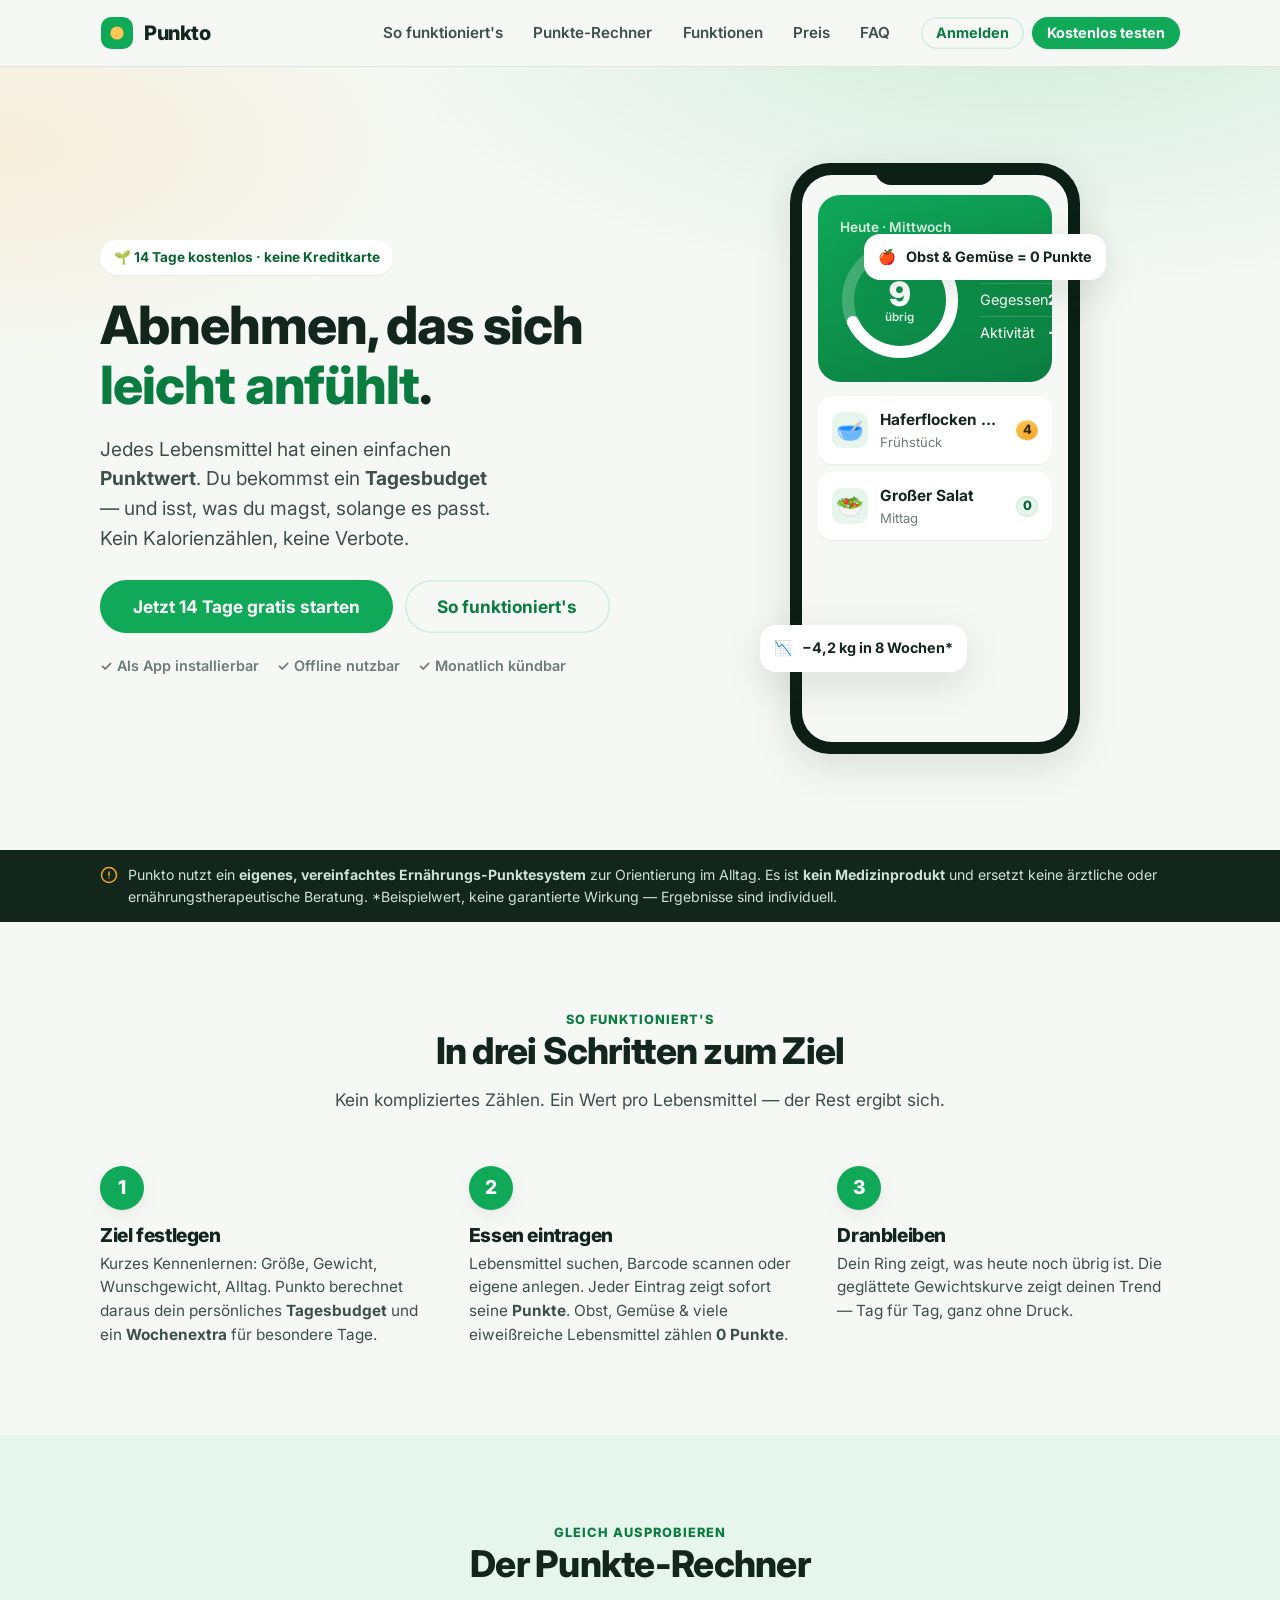
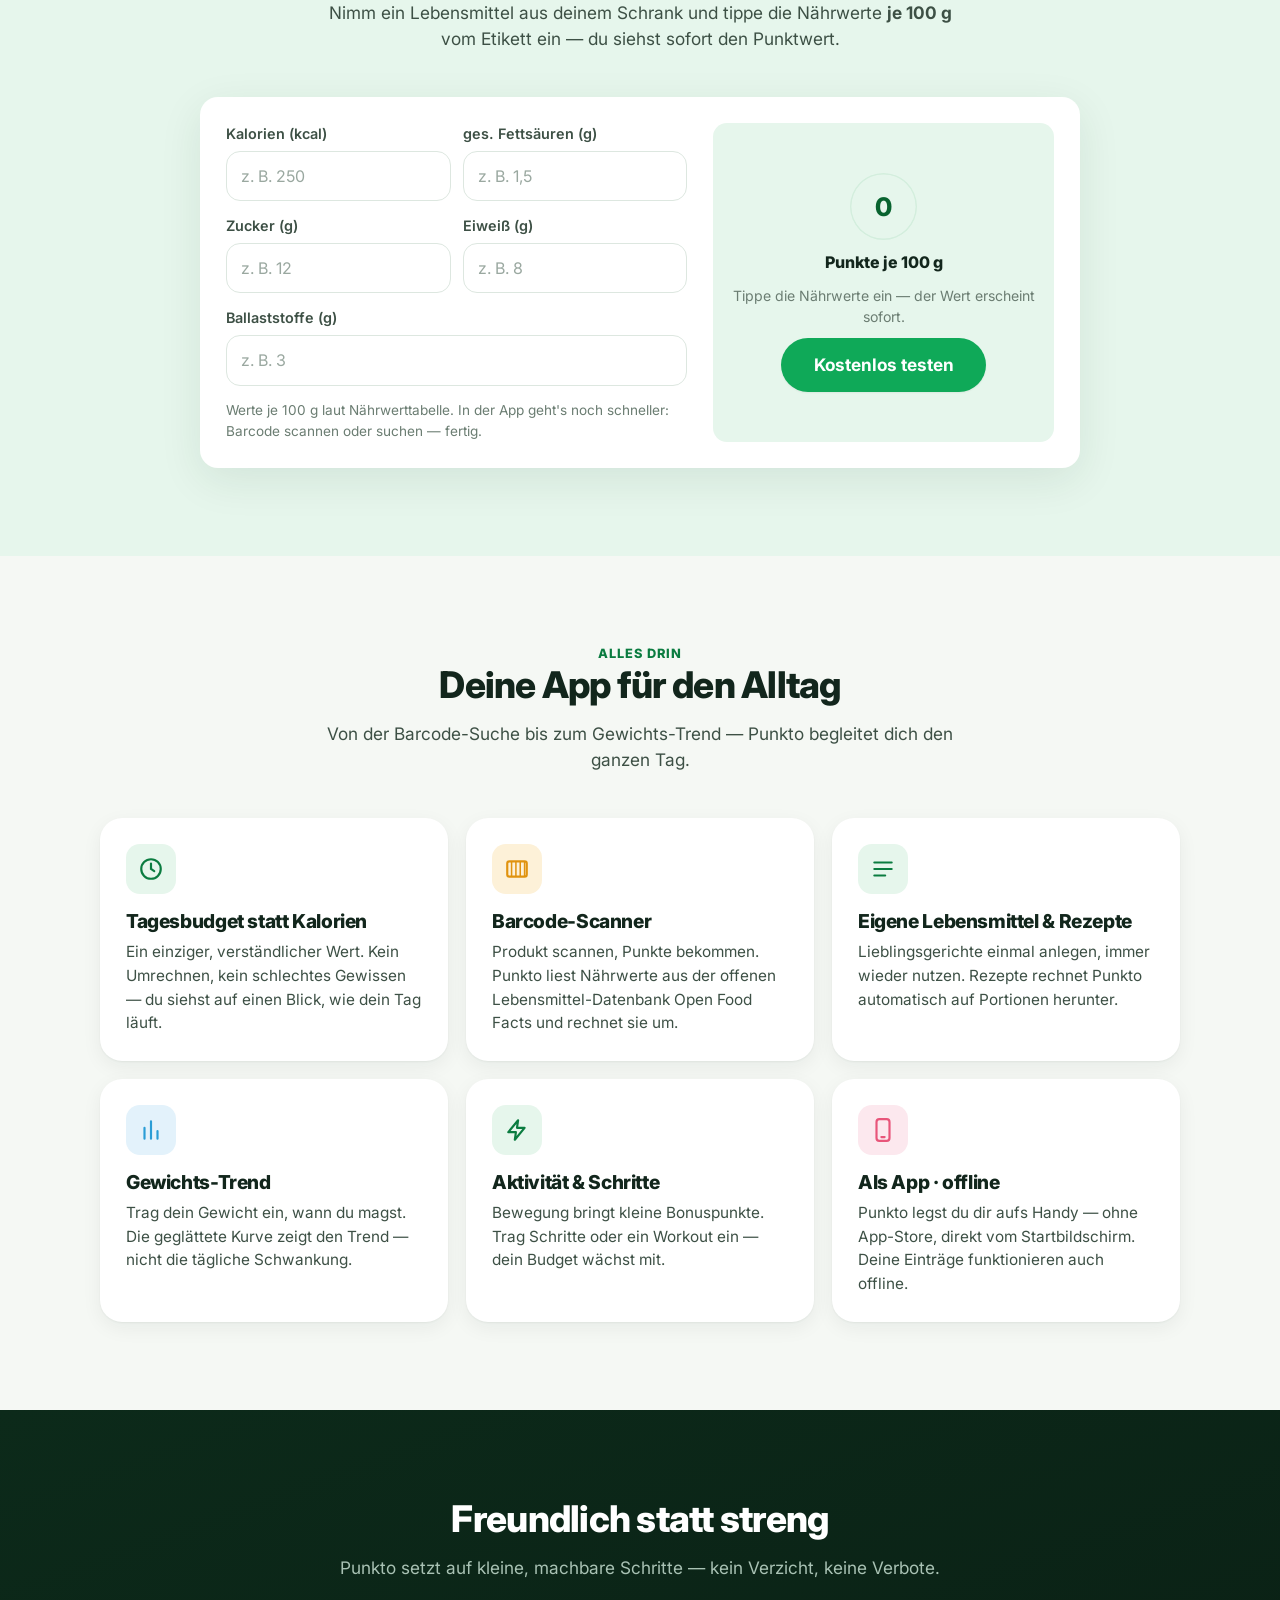
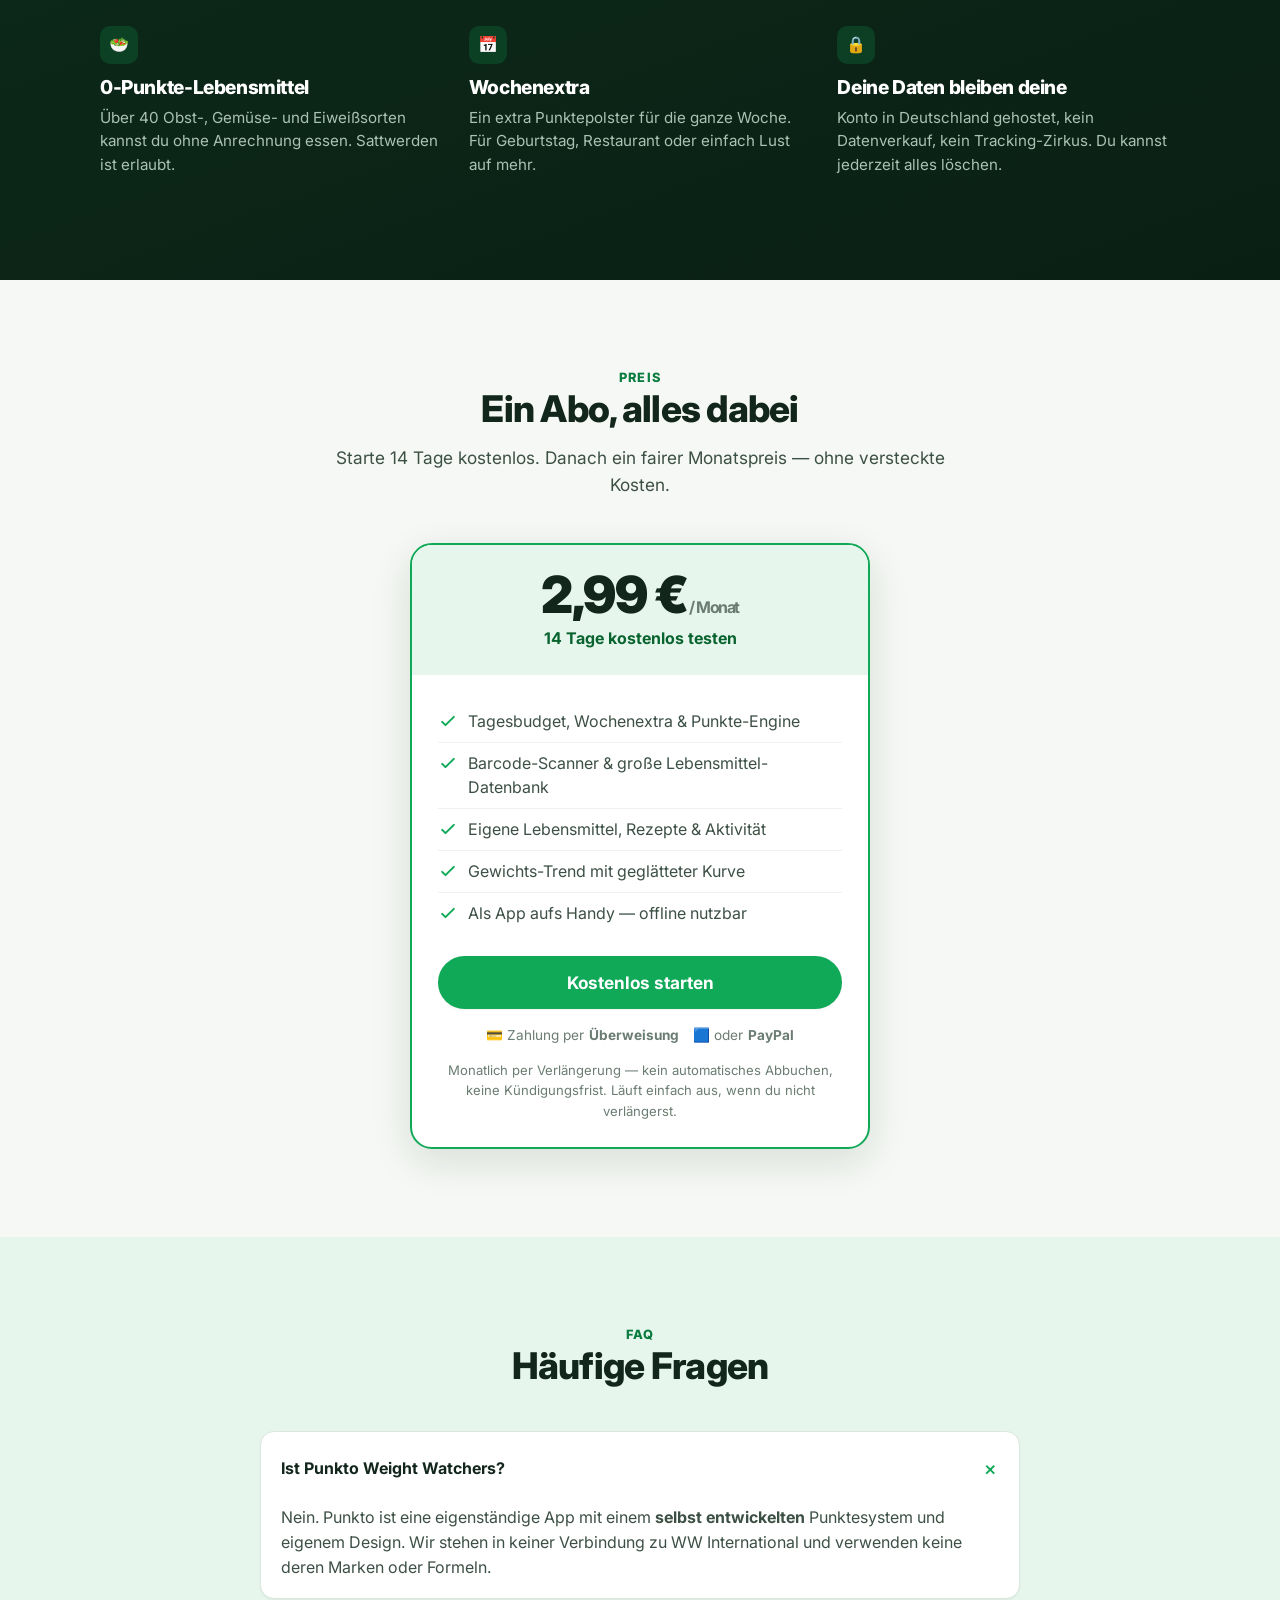
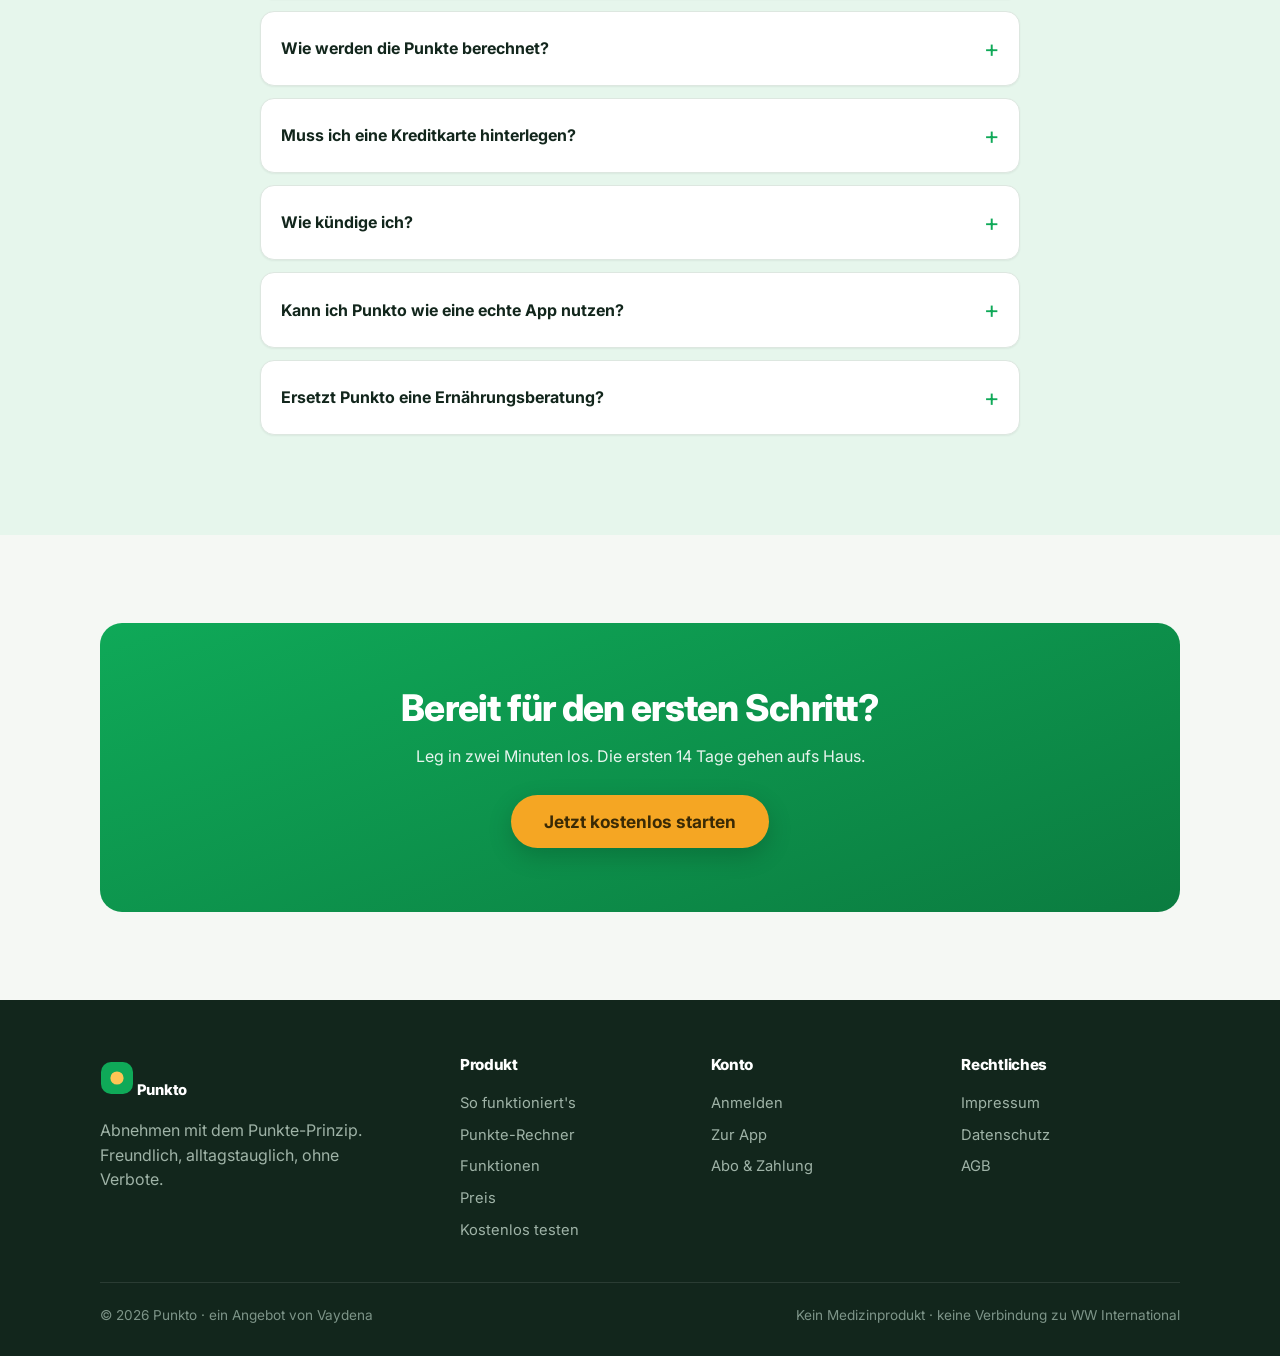
==== index.html @ 13a304ee "Punkte-Rechner (Taschenrechner) in App + Landingpage (v13) - app.html: sechste Schnellaktion "Punkte" ====
<!doctype html>
<html lang="de">
<head>
<meta charset="utf-8">
<meta name="viewport" content="width=device-width, initial-scale=1, viewport-fit=cover">
<title>Punkto — Abnehmen mit dem Punkte-Prinzip</title>
<meta name="description" content="Punkto ist die freundliche App fürs Abnehmen mit einem einfachen Punkte-System. Iss, was du magst — behalte den Überblick mit deinem Tagesbudget. 14 Tage kostenlos testen.">
<meta name="theme-color" content="#0fa958">
<link rel="canonical" href="https://punkto.vaydena.de/">
<meta property="og:type" content="website">
<meta property="og:title" content="Punkto — Abnehmen mit dem Punkte-Prinzip">
<meta property="og:description" content="Ein Punktwert pro Lebensmittel, ein Tagesbudget, dein Fortschritt. Freundlich, alltagstauglich, ohne Verbote.">
<meta property="og:url" content="https://punkto.vaydena.de/">
<meta property="og:image" content="https://punkto.vaydena.de/icon-512.png">
<link rel="icon" href="favicon.svg" type="image/svg+xml">
<link rel="apple-touch-icon" href="apple-touch-icon.png">
<link rel="preconnect" href="https://fonts.googleapis.com">
<link rel="preconnect" href="https://fonts.gstatic.com" crossorigin>
<link href="https://fonts.googleapis.com/css2?family=Inter:wght@400;500;600;700;800;900&display=swap" rel="stylesheet">
<link rel="stylesheet" href="assets/punkto.css">
<style>
  /* Punkte-Rechner (öffentliche Probier-Sektion) */
  .pcalc{display:grid;grid-template-columns:1.15fr .85fr;gap:26px;background:#fff;border-radius:18px;
    box-shadow:0 12px 44px rgba(8,60,30,.09);padding:26px;max-width:880px;margin:0 auto}
  .pcalc .pcalc-note{font-size:.85rem;color:var(--muted,#67746b);margin:6px 0 0}
  .pcalc .res{background:var(--green-tint,#e6f6ec);border-radius:14px;padding:22px 18px;display:flex;flex-direction:column;
    align-items:center;justify-content:center;text-align:center;gap:10px}
  .pcalc .res .coin{font-size:1.6rem;min-width:2.6em;height:2.6em}
  .pcalc .res .rlbl{font-weight:800}
  .pcalc .res p{font-size:.88rem;color:var(--muted,#67746b);margin:0;min-height:2.6em}
  @media (max-width:760px){.pcalc{grid-template-columns:1fr;padding:18px}}
</style>
</head>
<body>

<!-- ============================ HEADER ============================ -->
<header class="site-head">
  <div class="wrap">
    <a class="brand" href="/" aria-label="Punkto Startseite">
      <svg class="logo" viewBox="0 0 34 34" xmlns="http://www.w3.org/2000/svg" aria-hidden="true">
        <rect x="1" y="1" width="32" height="32" rx="10" fill="#0fa958"/>
        <circle cx="17" cy="17" r="6.6" fill="#ffc555"/>
      </svg>
      Punkto
    </a>
    <button class="menu-btn" id="menuBtn" aria-label="Menü" aria-expanded="false">
      <svg viewBox="0 0 24 24" fill="none" stroke="currentColor" stroke-width="2.2" stroke-linecap="round"><path d="M4 7h16M4 12h16M4 17h16"/></svg>
    </button>
    <nav class="nav-links" id="navLinks">
      <a href="#so">So funktioniert's</a>
      <a href="#rechner">Punkte-Rechner</a>
      <a href="#features">Funktionen</a>
      <a href="#preis">Preis</a>
      <a href="#faq">FAQ</a>
    </nav>
    <div class="nav-cta">
      <a class="btn ghost small" href="anmelden.html">Anmelden</a>
      <a class="btn primary small" href="anmelden.html?tab=register">Kostenlos testen</a>
    </div>
  </div>
</header>

<!-- ============================ HERO ============================ -->
<section class="hero">
  <div class="wrap">
    <div class="hero-copy">
      <span class="eyebrow">🌱 14 Tage kostenlos · keine Kreditkarte</span>
      <h1>Abnehmen, das sich <span class="hl">leicht anfühlt</span>.</h1>
      <p class="lead">Jedes Lebensmittel hat einen einfachen <b>Punktwert</b>. Du bekommst ein <b>Tagesbudget</b> — und isst, was du magst, solange es passt. Kein Kalorienzählen, keine Verbote.</p>
      <div class="cta-row">
        <a class="btn primary big" href="anmelden.html?tab=register">Jetzt 14 Tage gratis starten</a>
        <a class="btn ghost big" href="#so">So funktioniert's</a>
      </div>
      <div class="trustline">
        <span>✓ Als App installierbar</span>
        <span>✓ Offline nutzbar</span>
        <span>✓ Monatlich kündbar</span>
      </div>
    </div>

    <div class="hero-visual">
      <div class="phone" aria-hidden="true">
        <div class="notch"></div>
        <div class="screen">
          <div style="padding:20px 16px">
            <div class="budget-hero" style="box-shadow:none">
              <div class="date">Heute · Mittwoch</div>
              <div class="flex">
                <div class="ring">
                  <svg viewBox="0 0 120 120" width="120" height="120">
                    <circle cx="60" cy="60" r="52" fill="none" stroke="rgba(255,255,255,.22)" stroke-width="12"/>
                    <circle cx="60" cy="60" r="52" fill="none" stroke="#fff" stroke-width="12" stroke-linecap="round"
                      stroke-dasharray="327" stroke-dashoffset="105"/>
                  </svg>
                  <div class="center"><div class="big">9</div><div class="lbl">übrig</div></div>
                </div>
                <div class="budget-meta">
                  <div class="krow"><span>Budget</span><b>29</b></div>
                  <div class="krow"><span>Gegessen</span><b>20</b></div>
                  <div class="krow"><span>Aktivität</span><b>+2</b></div>
                </div>
              </div>
            </div>
            <div class="meal-group" style="margin-top:14px">
              <div class="entry" style="margin-bottom:8px">
                <div class="em">🥣</div>
                <div class="info"><div class="nm">Haferflocken mit Beeren</div><div class="qt">Frühstück</div></div>
                <span class="coin sm">4</span>
              </div>
              <div class="entry" style="margin-bottom:0">
                <div class="em">🥗</div>
                <div class="info"><div class="nm">Großer Salat</div><div class="qt">Mittag</div></div>
                <span class="coin sm zero">0</span>
              </div>
            </div>
          </div>
        </div>
      </div>
      <div class="float-badge a">🍎 <span>Obst &amp; Gemüse = 0 Punkte</span></div>
      <div class="float-badge b">📉 <span>−4,2 kg in 8 Wochen*</span></div>
    </div>
  </div>
</section>

<!-- Disclaimer-Band -->
<div class="disband">
  <div class="wrap">
    <svg viewBox="0 0 24 24" fill="none" stroke="currentColor" stroke-width="2"><circle cx="12" cy="12" r="10"/><path d="M12 8v5M12 16h.01" stroke-linecap="round"/></svg>
    <span>Punkto nutzt ein <b>eigenes, vereinfachtes Ernährungs-Punktesystem</b> zur Orientierung im Alltag. Es ist <b>kein Medizinprodukt</b> und ersetzt keine ärztliche oder ernährungstherapeutische Beratung. *Beispielwert, keine garantierte Wirkung — Ergebnisse sind individuell.</span>
  </div>
</div>

<!-- ============================ SO FUNKTIONIERT'S ============================ -->
<section class="section" id="so">
  <div class="wrap">
    <div class="section-head">
      <div class="eyebrow">So funktioniert's</div>
      <h2>In drei Schritten zum Ziel</h2>
      <p>Kein kompliziertes Zählen. Ein Wert pro Lebensmittel — der Rest ergibt sich.</p>
    </div>
    <div class="steps">
      <div class="step">
        <div class="num">1</div>
        <h3>Ziel festlegen</h3>
        <p>Kurzes Kennenlernen: Größe, Gewicht, Wunschgewicht, Alltag. Punkto berechnet daraus dein persönliches <b>Tagesbudget</b> und ein <b>Wochenextra</b> für besondere Tage.</p>
      </div>
      <div class="step">
        <div class="num">2</div>
        <h3>Essen eintragen</h3>
        <p>Lebensmittel suchen, Barcode scannen oder eigene anlegen. Jeder Eintrag zeigt sofort seine <b>Punkte</b>. Obst, Gemüse &amp; viele eiweißreiche Lebensmittel zählen <b>0 Punkte</b>.</p>
      </div>
      <div class="step">
        <div class="num">3</div>
        <h3>Dranbleiben</h3>
        <p>Dein Ring zeigt, was heute noch übrig ist. Die geglättete Gewichtskurve zeigt deinen Trend — Tag für Tag, ganz ohne Druck.</p>
      </div>
    </div>
  </div>
</section>

<!-- ============================ PUNKTE-RECHNER (öffentlich) ============================ -->
<section class="section tint" id="rechner">
  <div class="wrap">
    <div class="section-head">
      <div class="eyebrow">Gleich ausprobieren</div>
      <h2>Der Punkte-Rechner</h2>
      <p>Nimm ein Lebensmittel aus deinem Schrank und tippe die Nährwerte <b>je 100&nbsp;g</b> vom Etikett ein — du siehst sofort den Punktwert.</p>
    </div>
    <div class="pcalc">
      <div class="ins">
        <div class="row">
          <div class="field"><label for="lcKcal">Kalorien (kcal)</label><input type="text" id="lcKcal" inputmode="decimal" autocomplete="off" placeholder="z. B. 250"></div>
          <div class="field"><label for="lcSat">ges. Fettsäuren (g)</label><input type="text" id="lcSat" inputmode="decimal" autocomplete="off" placeholder="z. B. 1,5"></div>
        </div>
        <div class="row">
          <div class="field"><label for="lcSugar">Zucker (g)</label><input type="text" id="lcSugar" inputmode="decimal" autocomplete="off" placeholder="z. B. 12"></div>
          <div class="field"><label for="lcProt">Eiweiß (g)</label><input type="text" id="lcProt" inputmode="decimal" autocomplete="off" placeholder="z. B. 8"></div>
        </div>
        <div class="field"><label for="lcFiber">Ballaststoffe (g)</label><input type="text" id="lcFiber" inputmode="decimal" autocomplete="off" placeholder="z. B. 3"></div>
        <p class="pcalc-note">Werte je 100&nbsp;g laut Nährwerttabelle. In der App geht's noch schneller: Barcode scannen oder suchen — fertig.</p>
      </div>
      <div class="res">
        <span class="coin zero" id="lcPts">0</span>
        <div class="rlbl">Punkte je 100&nbsp;g</div>
        <p id="lcHint">Tippe die Nährwerte ein — der Wert erscheint sofort.</p>
        <a class="btn primary big" href="anmelden.html?tab=register">Kostenlos testen</a>
      </div>
    </div>
  </div>
</section>

<!-- ============================ FEATURES ============================ -->
<section class="section" id="features">
  <div class="wrap">
    <div class="section-head">
      <div class="eyebrow">Alles drin</div>
      <h2>Deine App für den Alltag</h2>
      <p>Von der Barcode-Suche bis zum Gewichts-Trend — Punkto begleitet dich den ganzen Tag.</p>
    </div>
    <div class="grid g3">
      <div class="feature">
        <div class="ic"><svg viewBox="0 0 24 24" fill="none" stroke="currentColor" stroke-width="2"><circle cx="12" cy="12" r="9"/><path d="M12 7v5l3 2" stroke-linecap="round"/></svg></div>
        <h3>Tagesbudget statt Kalorien</h3>
        <p>Ein einziger, verständlicher Wert. Kein Umrechnen, kein schlechtes Gewissen — du siehst auf einen Blick, wie dein Tag läuft.</p>
      </div>
      <div class="feature amber">
        <div class="ic"><svg viewBox="0 0 24 24" fill="none" stroke="currentColor" stroke-width="2"><rect x="3" y="5" width="18" height="14" rx="2"/><path d="M7 5v14M11 5v14M15 5v14M19 5v14" stroke-width="1.4"/></svg></div>
        <h3>Barcode-Scanner</h3>
        <p>Produkt scannen, Punkte bekommen. Punkto liest Nährwerte aus der offenen Lebensmittel-Datenbank Open Food Facts und rechnet sie um.</p>
      </div>
      <div class="feature">
        <div class="ic"><svg viewBox="0 0 24 24" fill="none" stroke="currentColor" stroke-width="2"><path d="M4 6h16M4 12h16M4 18h10" stroke-linecap="round"/></svg></div>
        <h3>Eigene Lebensmittel &amp; Rezepte</h3>
        <p>Lieblingsgerichte einmal anlegen, immer wieder nutzen. Rezepte rechnet Punkto automatisch auf Portionen herunter.</p>
      </div>
      <div class="feature sky">
        <div class="ic"><svg viewBox="0 0 24 24" fill="none" stroke="currentColor" stroke-width="2"><path d="M6 20V10M12 20V4M18 20v-7" stroke-linecap="round"/></svg></div>
        <h3>Gewichts-Trend</h3>
        <p>Trag dein Gewicht ein, wann du magst. Die geglättete Kurve zeigt den Trend — nicht die tägliche Schwankung.</p>
      </div>
      <div class="feature">
        <div class="ic"><svg viewBox="0 0 24 24" fill="none" stroke="currentColor" stroke-width="2"><path d="M13 3 4 14h7l-1 7 9-11h-7l1-7Z" stroke-linejoin="round"/></svg></div>
        <h3>Aktivität &amp; Schritte</h3>
        <p>Bewegung bringt kleine Bonuspunkte. Trag Schritte oder ein Workout ein — dein Budget wächst mit.</p>
      </div>
      <div class="feature berry">
        <div class="ic"><svg viewBox="0 0 24 24" fill="none" stroke="currentColor" stroke-width="2"><rect x="6" y="2" width="12" height="20" rx="2.6"/><path d="M10.5 18.5h3" stroke-linecap="round"/></svg></div>
        <h3>Als App · offline</h3>
        <p>Punkto legst du dir aufs Handy — ohne App-Store, direkt vom Startbildschirm. Deine Einträge funktionieren auch offline.</p>
      </div>
    </div>
  </div>
</section>

<!-- ============================ VERTRAUEN / DARK ============================ -->
<section class="section dark-sec">
  <div class="wrap">
    <div class="section-head">
      <h2>Freundlich statt streng</h2>
      <p>Punkto setzt auf kleine, machbare Schritte — kein Verzicht, keine Verbote.</p>
    </div>
    <div class="ofx">
      <div class="col">
        <div class="n">🥗</div>
        <h3>0-Punkte-Lebensmittel</h3>
        <p>Über 40 Obst-, Gemüse- und Eiweißsorten kannst du ohne Anrechnung essen. Sattwerden ist erlaubt.</p>
      </div>
      <div class="col">
        <div class="n">📅</div>
        <h3>Wochenextra</h3>
        <p>Ein extra Punktepolster für die ganze Woche. Für Geburtstag, Restaurant oder einfach Lust auf mehr.</p>
      </div>
      <div class="col">
        <div class="n">🔒</div>
        <h3>Deine Daten bleiben deine</h3>
        <p>Konto in Deutschland gehostet, kein Datenverkauf, kein Tracking-Zirkus. Du kannst jederzeit alles löschen.</p>
      </div>
    </div>
  </div>
</section>

<!-- ============================ PREIS ============================ -->
<section class="section" id="preis">
  <div class="wrap">
    <div class="section-head">
      <div class="eyebrow">Preis</div>
      <h2>Ein Abo, alles dabei</h2>
      <p>Starte 14 Tage kostenlos. Danach ein fairer Monatspreis — ohne versteckte Kosten.</p>
    </div>
    <div class="offer">
      <div class="top">
        <div class="price">2,99&nbsp;€<small> / Monat</small></div>
        <div style="color:var(--green-800);font-weight:700;margin-top:6px">14 Tage kostenlos testen</div>
      </div>
      <div class="body">
        <ul>
          <li><svg viewBox="0 0 24 24" fill="none" stroke="currentColor" stroke-width="2.4"><path d="m5 13 4 4L19 7" stroke-linecap="round" stroke-linejoin="round"/></svg> Tagesbudget, Wochenextra &amp; Punkte-Engine</li>
          <li><svg viewBox="0 0 24 24" fill="none" stroke="currentColor" stroke-width="2.4"><path d="m5 13 4 4L19 7" stroke-linecap="round" stroke-linejoin="round"/></svg> Barcode-Scanner &amp; große Lebensmittel-Datenbank</li>
          <li><svg viewBox="0 0 24 24" fill="none" stroke="currentColor" stroke-width="2.4"><path d="m5 13 4 4L19 7" stroke-linecap="round" stroke-linejoin="round"/></svg> Eigene Lebensmittel, Rezepte &amp; Aktivität</li>
          <li><svg viewBox="0 0 24 24" fill="none" stroke="currentColor" stroke-width="2.4"><path d="m5 13 4 4L19 7" stroke-linecap="round" stroke-linejoin="round"/></svg> Gewichts-Trend mit geglätteter Kurve</li>
          <li><svg viewBox="0 0 24 24" fill="none" stroke="currentColor" stroke-width="2.4"><path d="m5 13 4 4L19 7" stroke-linecap="round" stroke-linejoin="round"/></svg> Als App aufs Handy — offline nutzbar</li>
        </ul>
        <a class="btn primary block big" href="anmelden.html?tab=register">Kostenlos starten</a>
        <div class="pay-note">
          <span>💳 Zahlung per <b>Überweisung</b></span>
          <span>🟦 oder <b>PayPal</b></span>
        </div>
        <p style="font-size:.82rem;color:var(--muted);margin:14px 0 0">Monatlich per Verlängerung — kein automatisches Abbuchen, keine Kündigungsfrist. Läuft einfach aus, wenn du nicht verlängerst.</p>
      </div>
    </div>
  </div>
</section>

<!-- ============================ FAQ ============================ -->
<section class="section tint" id="faq">
  <div class="wrap">
    <div class="section-head">
      <div class="eyebrow">FAQ</div>
      <h2>Häufige Fragen</h2>
    </div>
    <div class="faq">
      <details open>
        <summary>Ist Punkto Weight Watchers?</summary>
        <p>Nein. Punkto ist eine eigenständige App mit einem <b>selbst entwickelten</b> Punktesystem und eigenem Design. Wir stehen in keiner Verbindung zu WW International und verwenden keine deren Marken oder Formeln.</p>
      </details>
      <details>
        <summary>Wie werden die Punkte berechnet?</summary>
        <p>Punkto errechnet aus den Nährwerten einer Portion einen ganzzahligen Wert: Kalorien bilden die Grundlast, gesättigte Fette und Zucker erhöhen den Wert, Eiweiß und Ballaststoffe senken ihn. Das belohnt sättigende, nährstoffreiche Lebensmittel — ganz ohne dass du selbst rechnen musst.</p>
      </details>
      <details>
        <summary>Muss ich eine Kreditkarte hinterlegen?</summary>
        <p>Nein. Die 14 Tage sind ohne Zahlungsdaten. Möchtest du danach weitermachen, zahlst du per Überweisung (mit QR-Code) oder PayPal, und wir schalten deinen Zugang frei. Es wird nie automatisch etwas abgebucht.</p>
      </details>
      <details>
        <summary>Wie kündige ich?</summary>
        <p>Gar nicht nötig — dein Zugang ist zeitlich begrenzt und läuft automatisch aus, wenn du nicht verlängerst. Du gehst also kein laufendes Abo ein.</p>
      </details>
      <details>
        <summary>Kann ich Punkto wie eine echte App nutzen?</summary>
        <p>Ja. Punkto ist eine installierbare Web-App (PWA). Du kannst sie auf dem Startbildschirm ablegen und offline nutzen — ohne App-Store.</p>
      </details>
      <details>
        <summary>Ersetzt Punkto eine Ernährungsberatung?</summary>
        <p>Nein. Punkto ist ein Alltags-Werkzeug zur Orientierung und <b>kein Medizinprodukt</b>. Bei Erkrankungen, in Schwangerschaft/Stillzeit oder bei Essstörungen sprich bitte mit Ärztin, Arzt oder einer Ernährungsfachkraft.</p>
      </details>
    </div>
  </div>
</section>

<!-- ============================ CTA-BAND ============================ -->
<section class="section">
  <div class="wrap">
    <div class="ctaband">
      <h2>Bereit für den ersten Schritt?</h2>
      <p>Leg in zwei Minuten los. Die ersten 14 Tage gehen aufs Haus.</p>
      <a class="btn amber big" href="anmelden.html?tab=register">Jetzt kostenlos starten</a>
    </div>
  </div>
</section>

<!-- ============================ FOOTER ============================ -->
<footer class="site-foot">
  <div class="wrap">
    <div class="cols">
      <div>
        <a class="brand" href="/">
          <svg class="logo" viewBox="0 0 34 34" xmlns="http://www.w3.org/2000/svg" aria-hidden="true">
            <rect x="1" y="1" width="32" height="32" rx="10" fill="#0fa958"/>
            <circle cx="17" cy="17" r="6.6" fill="#ffc555"/>
          </svg>
          Punkto
        </a>
        <p style="max-width:30ch">Abnehmen mit dem Punkte-Prinzip. Freundlich, alltagstauglich, ohne Verbote.</p>
      </div>
      <div>
        <h4>Produkt</h4>
        <a href="#so">So funktioniert's</a>
        <a href="#rechner">Punkte-Rechner</a>
        <a href="#features">Funktionen</a>
        <a href="#preis">Preis</a>
        <a href="anmelden.html?tab=register">Kostenlos testen</a>
      </div>
      <div>
        <h4>Konto</h4>
        <a href="anmelden.html">Anmelden</a>
        <a href="app.html">Zur App</a>
        <a href="konto.html">Abo &amp; Zahlung</a>
      </div>
      <div>
        <h4>Rechtliches</h4>
        <a href="impressum.html">Impressum</a>
        <a href="datenschutz.html">Datenschutz</a>
        <a href="agb.html">AGB</a>
      </div>
    </div>
    <div class="fbot">
      <span>© 2026 Punkto · ein Angebot von Vaydena</span>
      <span>Kein Medizinprodukt · keine Verbindung zu WW International</span>
    </div>
  </div>
</footer>

<script src="assets/pk-engine.js"></script>
<script>
  (function(){
    var mb = document.getElementById('menuBtn'), nl = document.getElementById('navLinks');
    if (mb && nl) {
      mb.addEventListener('click', function(){
        var open = nl.classList.toggle('open');
        mb.setAttribute('aria-expanded', open ? 'true' : 'false');
      });
      nl.addEventListener('click', function(e){ if (e.target.tagName === 'A') nl.classList.remove('open'); });
    }
    // Smooth-Scroll für Anker
    document.querySelectorAll('a[href^="#"]').forEach(function(a){
      a.addEventListener('click', function(e){
        var el = document.querySelector(a.getAttribute('href'));
        if (el){ e.preventDefault(); el.scrollIntoView({behavior:'smooth', block:'start'}); }
      });
    });

    // Öffentlicher Punkte-Rechner — nutzt dieselbe Engine wie die App (PK).
    var ids = ['lcKcal','lcSat','lcSugar','lcProt','lcFiber'];
    var out = document.getElementById('lcPts'), hint = document.getElementById('lcHint');
    if (out && window.PK) {
      var num = function(id){
        var n = parseFloat(String(document.getElementById(id).value).replace(',', '.'));
        return isFinite(n) && n >= 0 ? n : 0;
      };
      var recalc = function(){
        var p = PK.pointsFor({ kcal:num('lcKcal'), sat_fat_g:num('lcSat'), sugar_g:num('lcSugar'), protein_g:num('lcProt'), fiber_g:num('lcFiber') });
        var filled = ids.some(function(id){ return String(document.getElementById(id).value).trim() !== ''; });
        out.textContent = p;
        out.className = p === 0 ? 'coin zero' : 'coin';
        hint.textContent = !filled ? 'Tippe die Nährwerte ein — der Wert erscheint sofort.'
          : p === 0 ? '0 Punkte — davon kannst du satt werden.'
          : p <= 4 ? 'Alltagstauglich — passt locker in ein Tagesbudget von z. B. 29 Punkten.'
          : p <= 8 ? 'Bewusst genießen — dein Tagesbudget hilft beim Einordnen.'
          : 'Ein Genuss-Fall — gut, dass es das Wochenextra gibt.';
      };
      ids.forEach(function(id){ document.getElementById(id).addEventListener('input', recalc); });
    }
  })();
</script>
</body>
</html>
---- assets/punkto.css ----
/* ============================================================================
   Punkto — geteiltes Design-System (grün, freundlich, rund).
   Eigenständige Marke: NICHT die Farbwelt von Weight Watchers (navy/lila) und
   NICHT die von MediScan (petrol/gold/navy). Punkto = frisches Grün + warmes Amber.
   Von allen Seiten geladen und vom Service Worker vorab gecacht.
   ============================================================================ */

:root{
  /* Marke */
  --green:#0fa958;        /* Primär — frisches Blattgrün */
  --green-600:#0e9a50;
  --green-700:#0b7c40;    /* dunkler (Hover/Text auf hell) */
  --green-800:#08632f;
  --green-tint:#e6f6ec;   /* zarte Fläche */
  --green-tint-2:#d3eedd;
  --amber:#f5a623;        /* Punkte-„Münze", Akzent */
  --amber-600:#e0930f;
  --amber-tint:#fdf1d8;
  --berry:#e8557a;        /* sparsamer Zweitakzent (Herz/Like/Gewicht) */
  --sky:#2a9dd6;          /* Aktivität */

  /* Neutral */
  --ink:#12261c;          /* Haupttext — sehr dunkles Grün-Schwarz */
  --ink-2:#3d5045;        /* Sekundärtext */
  --muted:#6b7d72;        /* gedämpft */
  --line:#dde7e0;         /* Rahmen/Trenner */
  --line-2:#eef3ef;
  --bg:#f5f8f4;           /* Seitenhintergrund — Hauch Grün */
  --card:#ffffff;
  --card-2:#fbfdfb;
  --shadow:0 1px 2px rgba(18,38,28,.05), 0 6px 20px rgba(18,38,28,.06);
  --shadow-sm:0 1px 2px rgba(18,38,28,.06);
  --shadow-lg:0 12px 40px rgba(18,38,28,.12);

  /* Zustände */
  --ok:#0fa958; --warn:#e0930f; --danger:#d64545; --danger-tint:#fbe9e9;

  /* Form */
  --r:14px;               /* Standard-Radius */
  --r-sm:10px;
  --r-lg:22px;
  --r-pill:999px;
  --maxw:1120px;
  --font:'Inter',-apple-system,BlinkMacSystemFont,'Segoe UI',Roboto,Helvetica,Arial,sans-serif;

  --sat:env(safe-area-inset-top,0px);
  --sab:env(safe-area-inset-bottom,0px);
}

*{box-sizing:border-box}
html{-webkit-text-size-adjust:100%}
body{
  margin:0;font-family:var(--font);color:var(--ink);background:var(--bg);
  line-height:1.55;-webkit-font-smoothing:antialiased;text-rendering:optimizeLegibility;
}
h1,h2,h3,h4{line-height:1.15;margin:0 0 .4em;font-weight:800;letter-spacing:-.02em}
h1{font-size:clamp(2rem,5vw,3.3rem)}
h2{font-size:clamp(1.5rem,3.4vw,2.3rem)}
h3{font-size:1.2rem}
p{margin:0 0 1rem}
a{color:var(--green-700);text-decoration:none}
a:hover{text-decoration:underline}
img{max-width:100%;display:block}
small{font-size:.85rem}
b,strong{font-weight:700}
:focus-visible{outline:3px solid rgba(15,169,88,.4);outline-offset:2px;border-radius:6px}
.wrap{max-width:var(--maxw);margin:0 auto;padding:0 20px}
.hide{display:none!important}
.center{text-align:center}
.nowrap{white-space:nowrap}

/* ---------- Buttons ---------- */
.btn{
  --bg:var(--green);--fg:#fff;
  display:inline-flex;align-items:center;justify-content:center;gap:.5em;
  background:var(--bg);color:var(--fg);border:0;border-radius:var(--r-pill);
  font:inherit;font-weight:700;font-size:1rem;line-height:1;
  padding:.85em 1.5em;cursor:pointer;transition:transform .08s ease, filter .15s ease, background .15s ease;
  text-decoration:none;white-space:nowrap;box-shadow:var(--shadow-sm);
}
.btn:hover{filter:brightness(1.04);text-decoration:none}
.btn:active{transform:translateY(1px)}
.btn:disabled{opacity:.55;cursor:not-allowed;filter:none}
.btn.primary{--bg:var(--green);--fg:#fff}
.btn.amber{--bg:var(--amber);--fg:#3a2a05}
.btn.dark{--bg:var(--ink);--fg:#fff}
.btn.ghost{--bg:transparent;--fg:var(--green-700);box-shadow:inset 0 0 0 1.6px var(--green-tint-2)}
.btn.ghost:hover{--bg:var(--green-tint)}
.btn.outline{--bg:#fff;--fg:var(--ink);box-shadow:inset 0 0 0 1.6px var(--line)}
.btn.outline:hover{--bg:var(--card-2)}
.btn.danger{--bg:var(--danger);--fg:#fff}
.btn.block{display:flex;width:100%}
.btn.small{padding:.6em 1.05em;font-size:.9rem}
.btn.big{padding:1.05em 1.9em;font-size:1.08rem}
.btn svg{width:1.1em;height:1.1em}

/* ---------- Pills / Chips / Badges ---------- */
.pill{display:inline-flex;align-items:center;gap:.45em;background:var(--green-tint);color:var(--green-800);
  border-radius:var(--r-pill);padding:.4em .85em;font-size:.82rem;font-weight:700}
.pill.amber{background:var(--amber-tint);color:#8a5c05}
.pill.line{background:#fff;box-shadow:inset 0 0 0 1.4px var(--line);color:var(--ink-2)}
.chip{display:inline-flex;align-items:center;gap:.4em;background:#fff;box-shadow:inset 0 0 0 1.4px var(--line);
  border-radius:var(--r-pill);padding:.5em 1em;font-size:.9rem;font-weight:600;color:var(--ink-2);cursor:pointer;
  transition:all .12s ease}
.chip:hover{box-shadow:inset 0 0 0 1.4px var(--green-tint-2);background:var(--green-tint)}
.chip.on{background:var(--green);color:#fff;box-shadow:none}
.tag{display:inline-block;font-size:.72rem;font-weight:800;text-transform:uppercase;letter-spacing:.04em;
  padding:.28em .6em;border-radius:6px;background:var(--green-tint);color:var(--green-800)}
.tag.amber{background:var(--amber-tint);color:#8a5c05}
.tag.gray{background:var(--line-2);color:var(--muted)}
.tag.red{background:var(--danger-tint);color:var(--danger)}
.tag.sky{background:#e3f2fb;color:#1c6f9c}

/* Punkte-„Münze": das Erkennungszeichen der Marke */
.coin{display:inline-flex;align-items:center;justify-content:center;gap:.12em;
  min-width:1.9em;height:1.9em;padding:0 .5em;border-radius:var(--r-pill);
  background:linear-gradient(160deg,#ffc555,#f5a623);color:#3a2a05;
  font-weight:800;font-size:.95rem;box-shadow:0 1px 0 rgba(0,0,0,.08), inset 0 1px 1px rgba(255,255,255,.5)}
.coin.sm{font-size:.8rem;min-width:1.6em;height:1.6em}
.coin.zero{background:var(--green-tint);color:var(--green-800);box-shadow:inset 0 0 0 1.4px var(--green-tint-2)}

/* ---------- Cards ---------- */
.card{background:var(--card);border-radius:var(--r-lg);box-shadow:var(--shadow);padding:22px}
.card.flat{box-shadow:none;border:1px solid var(--line)}
.card.tint{background:var(--green-tint)}
.card-h{display:flex;align-items:center;justify-content:space-between;gap:12px;margin-bottom:14px}
.card-h h3{margin:0}

/* ---------- Forms ---------- */
label{display:block;font-weight:600;font-size:.9rem;margin:0 0 .35em;color:var(--ink-2)}
input,select,textarea{
  width:100%;font:inherit;color:var(--ink);background:#fff;
  border:1.6px solid var(--line);border-radius:var(--r);padding:.75em .9em;transition:border .12s ease, box-shadow .12s ease;
}
input:focus,select:focus,textarea:focus{outline:none;border-color:var(--green);box-shadow:0 0 0 4px rgba(15,169,88,.12)}
input::placeholder,textarea::placeholder{color:#9aa8a0}
input[type=number]{-moz-appearance:textfield}
.field{margin-bottom:14px}
.field .hint{font-size:.8rem;color:var(--muted);margin-top:.35em}
.row{display:flex;gap:12px}
.row>*{flex:1}
.seg{display:flex;background:var(--line-2);border-radius:var(--r-pill);padding:4px;gap:4px}
.seg button{flex:1;border:0;background:transparent;border-radius:var(--r-pill);padding:.6em;font:inherit;font-weight:700;
  color:var(--ink-2);cursor:pointer;transition:all .12s ease}
.seg button.on{background:#fff;color:var(--green-700);box-shadow:var(--shadow-sm)}

/* ---------- Alerts ---------- */
.alert{border-radius:var(--r);padding:.85em 1em;font-size:.92rem;margin:0 0 14px;display:flex;gap:.6em;align-items:flex-start}
.alert.ok{background:var(--green-tint);color:var(--green-800)}
.alert.warn{background:var(--amber-tint);color:#8a5c05}
.alert.err{background:var(--danger-tint);color:var(--danger)}
.alert.info{background:#eaf4fb;color:#1c6f9c}

/* ---------- Layout helpers ---------- */
.grid{display:grid;gap:18px}
.g2{grid-template-columns:repeat(2,1fr)}
.g3{grid-template-columns:repeat(3,1fr)}
.g4{grid-template-columns:repeat(4,1fr)}
@media(max-width:860px){.g3,.g4{grid-template-columns:repeat(2,1fr)}}
@media(max-width:560px){.g2,.g3,.g4{grid-template-columns:1fr}.row{flex-direction:column}}

/* ============================================================================
   MARKETING (index.html + Rechtsseiten)
   ============================================================================ */
.site-head{position:sticky;top:0;z-index:40;background:rgba(245,248,244,.85);backdrop-filter:saturate(1.2) blur(10px);
  border-bottom:1px solid var(--line);padding-top:var(--sat)}
.site-head .wrap{display:flex;align-items:center;gap:18px;height:66px}
.brand{display:flex;align-items:center;gap:10px;font-weight:800;font-size:1.25rem;letter-spacing:-.02em;color:var(--ink)}
.brand:hover{text-decoration:none}
.brand .logo{width:34px;height:34px;flex:0 0 auto}
.nav-links{display:flex;gap:6px;margin-left:auto}
.nav-links a{color:var(--ink-2);font-weight:600;font-size:.95rem;padding:.5em .8em;border-radius:var(--r-pill)}
.nav-links a:hover{background:var(--green-tint);color:var(--green-800);text-decoration:none}
.nav-cta{display:flex;gap:8px;align-items:center}
.menu-btn{display:none;margin-left:auto;background:none;border:0;padding:8px;cursor:pointer;color:var(--ink)}
.menu-btn svg{width:26px;height:26px}
@media(max-width:820px){
  .nav-links{display:none;position:absolute;top:100%;left:0;right:0;flex-direction:column;background:var(--card);
    border-bottom:1px solid var(--line);padding:10px;gap:2px;box-shadow:var(--shadow)}
  .nav-links.open{display:flex}
  .nav-links a{padding:.8em 1em}
  .menu-btn{display:block}
  .nav-cta .btn:not(.primary){display:none}
}

.hero{position:relative;overflow:hidden;background:
  radial-gradient(1100px 500px at 80% -10%, rgba(15,169,88,.16), transparent 60%),
  radial-gradient(800px 400px at 0% 10%, rgba(245,166,35,.12), transparent 55%);
  padding:clamp(48px,8vw,96px) 0}
.hero .wrap{display:grid;grid-template-columns:1.05fr .95fr;gap:48px;align-items:center}
.hero .eyebrow{display:inline-flex;align-items:center;gap:.5em;background:#fff;box-shadow:var(--shadow-sm);
  border-radius:var(--r-pill);padding:.5em 1em;font-size:.85rem;font-weight:700;color:var(--green-800);margin-bottom:20px}
.hero h1{margin-bottom:.35em}
.hero h1 .hl{color:var(--green-700);position:relative;white-space:nowrap}
.hero .lead{font-size:1.2rem;color:var(--ink-2);max-width:34ch;margin-bottom:26px}
.cta-row{display:flex;gap:12px;flex-wrap:wrap;align-items:center}
.trustline{display:flex;gap:18px;flex-wrap:wrap;margin-top:22px;color:var(--muted);font-size:.9rem;font-weight:600}
.trustline span{display:inline-flex;align-items:center;gap:.4em}
@media(max-width:820px){.hero .wrap{grid-template-columns:1fr;gap:34px}.hero .lead{max-width:none}}

/* Telefon-Mockup */
.hero-visual{justify-self:center;position:relative}
.phone{width:290px;max-width:78vw;background:#0c1f16;border-radius:40px;padding:12px;box-shadow:var(--shadow-lg);position:relative}
.phone .screen{background:var(--bg);border-radius:30px;overflow:hidden;aspect-ratio:9/19.2;position:relative}
.phone .notch{position:absolute;top:0;left:50%;transform:translateX(-50%);width:120px;height:22px;background:#0c1f16;
  border-radius:0 0 16px 16px;z-index:3}
.float-badge{position:absolute;background:#fff;border-radius:16px;box-shadow:var(--shadow-lg);padding:12px 14px;
  display:flex;align-items:center;gap:10px;font-weight:700;font-size:.9rem}
.float-badge.a{top:12%;right:-26px}
.float-badge.b{bottom:14%;left:-30px}
@media(max-width:560px){.float-badge{display:none}}

.disband{background:var(--ink);color:#cfe0d6;font-size:.88rem}
.disband .wrap{padding:14px 20px;display:flex;gap:10px;align-items:flex-start}
.disband svg{flex:0 0 auto;width:18px;height:18px;margin-top:2px;color:var(--amber)}

.section{padding:clamp(48px,7vw,88px) 0}
.section.tint{background:var(--green-tint)}
.section-head{max-width:640px;margin:0 auto 44px;text-align:center}
.section-head .eyebrow{color:var(--green-700);font-weight:800;text-transform:uppercase;letter-spacing:.08em;font-size:.8rem}
.section-head p{color:var(--ink-2);font-size:1.08rem}

.feature{background:var(--card);border-radius:var(--r-lg);padding:26px;box-shadow:var(--shadow);height:100%}
.feature .ic{width:50px;height:50px;border-radius:14px;background:var(--green-tint);color:var(--green-700);
  display:grid;place-items:center;margin-bottom:16px}
.feature .ic svg{width:26px;height:26px}
.feature.amber .ic{background:var(--amber-tint);color:var(--amber-600)}
.feature.berry .ic{background:#fce8ee;color:var(--berry)}
.feature.sky .ic{background:#e3f2fb;color:var(--sky)}
.feature h3{margin-bottom:.4em}
.feature p{color:var(--ink-2);margin:0;font-size:.96rem}

.audience{display:flex;flex-wrap:wrap;gap:10px;justify-content:center}

/* dunkles Vertrauens-Band */
.dark-sec{background:linear-gradient(160deg,#0c2a1a,#0a1f14);color:#dbe9e0}
.dark-sec h2{color:#fff}
.dark-sec .section-head p{color:#a9c2b4}
.ofx{display:grid;grid-template-columns:repeat(3,1fr);gap:26px;margin-top:20px}
.ofx .col h3{color:#fff;display:flex;align-items:center;gap:.5em}
.ofx .col p{color:#a9c2b4;font-size:.95rem}
.ofx .col .n{width:38px;height:38px;border-radius:10px;background:rgba(15,169,88,.2);color:#5fd694;
  display:grid;place-items:center;font-weight:800;margin-bottom:12px}
@media(max-width:820px){.ofx{grid-template-columns:1fr}}

/* Schritte */
.steps{display:grid;grid-template-columns:repeat(3,1fr);gap:26px;counter-reset:step}
.steps .step{position:relative;padding-top:8px}
.steps .step .num{width:44px;height:44px;border-radius:var(--r-pill);background:var(--green);color:#fff;
  display:grid;place-items:center;font-weight:800;font-size:1.2rem;margin-bottom:14px;box-shadow:var(--shadow)}
.steps .step h3{margin-bottom:.3em}
.steps .step p{color:var(--ink-2);font-size:.96rem;margin:0}
@media(max-width:820px){.steps{grid-template-columns:1fr}}

/* Preis */
.offer{max-width:460px;margin:0 auto;background:var(--card);border-radius:var(--r-lg);box-shadow:var(--shadow-lg);
  overflow:hidden;text-align:center;border:2px solid var(--green)}
.offer .top{background:var(--green-tint);padding:24px}
.offer .price{font-size:3.2rem;font-weight:900;color:var(--ink);letter-spacing:-.03em;line-height:1}
.offer .price small{font-size:1rem;font-weight:700;color:var(--muted)}
.offer .body{padding:26px}
.offer ul{list-style:none;padding:0;margin:0 0 22px;text-align:left}
.offer li{display:flex;gap:.6em;align-items:flex-start;padding:.5em 0;border-bottom:1px solid var(--line-2);color:var(--ink-2)}
.offer li:last-child{border-bottom:0}
.offer li svg{flex:0 0 auto;width:20px;height:20px;color:var(--green);margin-top:2px}
.pay-note{font-size:.85rem;color:var(--muted);margin-top:16px;display:flex;gap:14px;justify-content:center;flex-wrap:wrap}
.pay-note span{display:inline-flex;align-items:center;gap:.4em}

/* FAQ */
.faq{max-width:760px;margin:0 auto}
.faq details{background:var(--card);border-radius:var(--r);box-shadow:var(--shadow-sm);margin-bottom:12px;overflow:hidden;border:1px solid var(--line)}
.faq summary{padding:18px 20px;font-weight:700;cursor:pointer;list-style:none;display:flex;justify-content:space-between;align-items:center;gap:12px}
.faq summary::-webkit-details-marker{display:none}
.faq summary::after{content:"+";font-size:1.5rem;color:var(--green);font-weight:400;transition:transform .2s}
.faq details[open] summary::after{transform:rotate(45deg)}
.faq details p{padding:0 20px 18px;margin:0;color:var(--ink-2)}

.ctaband{background:linear-gradient(160deg,var(--green),var(--green-700));color:#fff;text-align:center;border-radius:var(--r-lg);
  padding:clamp(36px,6vw,64px);margin:0 auto}
.ctaband h2{color:#fff}.ctaband p{color:rgba(255,255,255,.9);max-width:46ch;margin:0 auto 26px}
.ctaband .btn.amber{box-shadow:0 8px 24px rgba(0,0,0,.18)}

/* Footer */
.site-foot{background:var(--ink);color:#9fb3a7;padding:56px 0 30px;margin-top:0}
.site-foot .cols{display:grid;grid-template-columns:1.5fr 1fr 1fr 1fr;gap:32px;margin-bottom:36px}
.site-foot h4{color:#fff;font-size:.95rem;margin-bottom:14px}
.site-foot a{color:#9fb3a7;display:block;padding:.3em 0;font-size:.92rem}
.site-foot a:hover{color:#fff}
.site-foot .brand{color:#fff;margin-bottom:12px}
.fbot{border-top:1px solid rgba(255,255,255,.1);padding-top:22px;display:flex;justify-content:space-between;gap:16px;
  flex-wrap:wrap;font-size:.85rem;color:#7d9488}
@media(max-width:820px){.site-foot .cols{grid-template-columns:1fr 1fr}}
@media(max-width:520px){.site-foot .cols{grid-template-columns:1fr}}

/* Rechtstext-Seiten */
.legal{max-width:800px;margin:0 auto;padding:clamp(32px,6vw,64px) 20px}
.legal h1{font-size:2rem}
.legal h2{font-size:1.3rem;margin-top:2em}
.legal p,.legal li{color:var(--ink-2)}
.legal .back{margin-bottom:24px;display:inline-block}

/* ============================================================================
   AUTH (anmelden.html)
   ============================================================================ */
.auth-wrap{min-height:100dvh;display:grid;place-items:center;padding:24px 16px calc(24px + var(--sab));
  background:radial-gradient(900px 500px at 50% -10%, rgba(15,169,88,.14), transparent 60%)}
.auth-card{width:100%;max-width:410px;background:var(--card);border-radius:var(--r-lg);box-shadow:var(--shadow-lg);padding:30px}
.auth-card .brand{justify-content:center;margin-bottom:20px;font-size:1.4rem}
.auth-card h1{font-size:1.5rem;text-align:center;margin-bottom:.2em}
.auth-card .sub{text-align:center;color:var(--muted);margin-bottom:22px;font-size:.95rem}
.auth-switch{text-align:center;margin-top:18px;font-size:.92rem;color:var(--muted)}
.linkbtn{background:none;border:0;color:var(--green-700);font:inherit;font-weight:600;cursor:pointer;text-decoration:underline;padding:0}
.linkbtn:hover{color:var(--green-800)}

/* ============================================================================
   APP (app.html) — Mobile-First mit Tab-Leiste
   ============================================================================ */
body.app{background:var(--bg);padding-bottom:calc(76px + var(--sab))}
.app-head{position:sticky;top:0;z-index:30;background:rgba(245,248,244,.9);backdrop-filter:blur(10px);
  border-bottom:1px solid var(--line);padding-top:var(--sat)}
.app-head .bar{max-width:640px;margin:0 auto;display:flex;align-items:center;gap:12px;height:58px;padding:0 16px}
.app-head .brand{font-size:1.15rem}
.app-head .sp{margin-left:auto}
.icon-btn{background:none;border:0;width:40px;height:40px;border-radius:var(--r-pill);display:grid;place-items:center;
  cursor:pointer;color:var(--ink-2);transition:background .12s}
.icon-btn:hover{background:var(--green-tint);color:var(--green-800)}
.icon-btn svg{width:22px;height:22px}

.app-main{max-width:640px;margin:0 auto;padding:18px 16px 24px}
.view{display:none;animation:fade .22s ease}
.view.on{display:block}
@keyframes fade{from{opacity:0;transform:translateY(6px)}to{opacity:1;transform:none}}

/* Tab-Leiste unten */
.tabbar{position:fixed;bottom:0;left:0;right:0;z-index:35;background:rgba(255,255,255,.94);backdrop-filter:blur(12px);
  border-top:1px solid var(--line);padding-bottom:var(--sab);display:flex;justify-content:center}
.tabbar .inner{display:flex;width:100%;max-width:640px}
.tabbar button{flex:1;background:none;border:0;padding:10px 4px;cursor:pointer;color:var(--muted);
  display:flex;flex-direction:column;align-items:center;gap:3px;font:inherit;font-size:.68rem;font-weight:700;transition:color .12s}
.tabbar button svg{width:24px;height:24px}
.tabbar button.on{color:var(--green-700)}
.tabbar button.fab{position:relative}
.tabbar .fab .plus{width:46px;height:46px;border-radius:var(--r-pill);background:var(--green);color:#fff;
  display:grid;place-items:center;box-shadow:0 6px 16px rgba(15,169,88,.4);margin-top:-18px}
.tabbar .fab .plus svg{width:26px;height:26px}
.tabbar .tab-sp{flex:1}          /* leerer Ausgleichsslot: hält den FAB mittig */

/* Tages-Budget-Ring */
.budget-hero{background:linear-gradient(160deg,var(--green),var(--green-700));border-radius:var(--r-lg);
  padding:22px;color:#fff;box-shadow:var(--shadow);position:relative;overflow:hidden}
.budget-hero .date{font-size:.85rem;opacity:.85;font-weight:600;margin-bottom:2px}
.budget-hero .flex{display:flex;align-items:center;gap:20px}
.ring{position:relative;width:120px;height:120px;flex:0 0 auto}
.ring svg{transform:rotate(-90deg)}
.ring .center{position:absolute;inset:0;display:flex;flex-direction:column;align-items:center;justify-content:center;line-height:1}
.ring .center .big{font-size:2.1rem;font-weight:900;letter-spacing:-.02em}
.ring .center .lbl{font-size:.72rem;opacity:.85;font-weight:600;margin-top:2px}
.budget-meta{flex:1}
.budget-meta .krow{display:flex;justify-content:space-between;font-size:.9rem;padding:.35em 0;border-bottom:1px solid rgba(255,255,255,.16)}
.budget-meta .krow:last-child{border-bottom:0}
.budget-meta .krow b{font-weight:800}
.weekly-bar{margin-top:14px}
.weekly-bar .track{height:8px;background:rgba(255,255,255,.22);border-radius:var(--r-pill);overflow:hidden;margin-top:6px}
.weekly-bar .fill{height:100%;background:var(--amber);border-radius:var(--r-pill);transition:width .4s ease}

/* Tagebuch-Einträge */
.meal-group{margin-top:18px}
.meal-group .mh{display:flex;align-items:center;justify-content:space-between;margin-bottom:8px;padding:0 4px}
.meal-group .mh .t{font-weight:800;font-size:1.02rem;display:flex;align-items:center;gap:.5em}
.meal-group .mh .sum{font-size:.85rem;color:var(--muted);font-weight:700}
.entry{display:flex;align-items:center;gap:12px;background:var(--card);border-radius:var(--r);padding:12px 14px;
  box-shadow:var(--shadow-sm);margin-bottom:8px}
.entry .em{font-size:1.4rem;flex:0 0 auto;width:36px;height:36px;display:grid;place-items:center;background:var(--green-tint);border-radius:10px}
.entry .info{flex:1;min-width:0}
.entry .info .nm{font-weight:700;font-size:.96rem;white-space:nowrap;overflow:hidden;text-overflow:ellipsis}
.entry .info .qt{font-size:.82rem;color:var(--muted)}
.entry .del{background:none;border:0;color:var(--muted);cursor:pointer;padding:6px;border-radius:8px;flex:0 0 auto}
.entry .del:hover{background:var(--danger-tint);color:var(--danger)}
.empty{text-align:center;padding:36px 20px;color:var(--muted)}
.empty .em{font-size:2.6rem;margin-bottom:8px}

/* Suche/Food-Liste */
.searchbar{position:relative;margin-bottom:14px}
.searchbar input{padding-left:2.6em}
.searchbar .si{position:absolute;left:.9em;top:50%;transform:translateY(-50%);color:var(--muted);width:20px;height:20px}
.food-item{display:flex;align-items:center;gap:12px;background:var(--card);border-radius:var(--r);padding:12px 14px;
  box-shadow:var(--shadow-sm);margin-bottom:8px;cursor:pointer;transition:transform .08s, box-shadow .12s}
.food-item:hover{box-shadow:var(--shadow)}
.food-item:active{transform:scale(.99)}
.food-item .info{flex:1;min-width:0}
.food-item .info .nm{font-weight:700;font-size:.96rem}
.food-item .info .meta{font-size:.8rem;color:var(--muted)}

/* Fortschritt / Chart */
.stat-grid{display:grid;grid-template-columns:repeat(3,1fr);gap:12px}
.stat{background:var(--card);border-radius:var(--r);padding:16px;box-shadow:var(--shadow-sm);text-align:center}
.stat .v{font-size:1.6rem;font-weight:900;letter-spacing:-.02em;line-height:1}
.stat .l{font-size:.76rem;color:var(--muted);font-weight:700;margin-top:4px}
.chart-card{background:var(--card);border-radius:var(--r-lg);padding:20px;box-shadow:var(--shadow);margin-top:16px}
.chart-wrap{position:relative;width:100%;height:210px}
.chart-wrap svg{width:100%;height:100%;overflow:visible}

/* Sheet / Modal (bottom-sheet mobil) */
.sheet-back{position:fixed;inset:0;background:rgba(12,31,22,.5);z-index:50;display:none;align-items:flex-end;justify-content:center}
.sheet-back.on{display:flex;animation:fade .2s ease}
.sheet{background:var(--card);width:100%;max-width:560px;border-radius:var(--r-lg) var(--r-lg) 0 0;max-height:92dvh;overflow-y:auto;
  padding:8px 20px calc(24px + var(--sab));box-shadow:var(--shadow-lg);animation:slideup .26s cubic-bezier(.2,.9,.3,1)}
@keyframes slideup{from{transform:translateY(100%)}to{transform:none}}
.sheet .grab{width:40px;height:4px;background:var(--line);border-radius:var(--r-pill);margin:8px auto 14px}
.sheet .sh{display:flex;align-items:center;justify-content:space-between;margin-bottom:14px}
.sheet .sh h3{margin:0}
@media(min-width:600px){
  .sheet-back{align-items:center}
  .sheet{border-radius:var(--r-lg);animation:fade .2s ease}
}

/* Onboarding */
.onb{max-width:480px;margin:0 auto}
.onb-step{display:none}.onb-step.on{display:block;animation:fade .25s ease}
.onb .prog{display:flex;gap:6px;margin-bottom:24px}
.onb .prog i{flex:1;height:5px;border-radius:var(--r-pill);background:var(--line)}
.onb .prog i.on{background:var(--green)}
.opt-cards{display:grid;gap:10px}
.opt-card{display:flex;align-items:center;gap:14px;background:var(--card);border:2px solid var(--line);border-radius:var(--r);
  padding:16px;cursor:pointer;transition:all .12s;text-align:left;font:inherit;width:100%}
.opt-card:hover{border-color:var(--green-tint-2)}
.opt-card.on{border-color:var(--green);background:var(--green-tint)}
.opt-card .em{font-size:1.8rem}
.opt-card .tx{flex:1}
.opt-card .tx .t{font-weight:800}
.opt-card .tx .d{font-size:.85rem;color:var(--muted)}

/* ============================================================================
   BETREIBER (betreiber.html)
   ============================================================================ */
body.admin{background:var(--bg)}
.admin-head{background:var(--ink);color:#fff;padding:14px 0;position:sticky;top:0;z-index:20}
.admin-head .wrap{display:flex;align-items:center;gap:14px}
.admin-head .brand{color:#fff}
.admin-head .brand .logo{filter:none}
.admin-head .sp{margin-left:auto}
.admin-head .btn.ghost{--fg:#cfe0d6;box-shadow:inset 0 0 0 1.6px rgba(255,255,255,.2)}
.admin-head .btn.ghost:hover{--bg:rgba(255,255,255,.1);--fg:#fff}
.admin-main{max-width:1080px;margin:0 auto;padding:24px 20px}
.kpi-grid{display:grid;grid-template-columns:repeat(4,1fr);gap:14px;margin-bottom:24px}
.kpi{background:var(--card);border-radius:var(--r);padding:18px;box-shadow:var(--shadow-sm)}
.kpi .v{font-size:1.9rem;font-weight:900;letter-spacing:-.02em;line-height:1}
.kpi .l{font-size:.8rem;color:var(--muted);font-weight:700;margin-top:6px}
.kpi.g .v{color:var(--green-700)}.kpi.a .v{color:var(--amber-600)}
@media(max-width:820px){.kpi-grid{grid-template-columns:repeat(2,1fr)}}

.table-card{background:var(--card);border-radius:var(--r-lg);box-shadow:var(--shadow);overflow:hidden}
.table-card .th{display:flex;align-items:center;gap:12px;padding:16px 20px;border-bottom:1px solid var(--line)}
.table-card .th h3{margin:0}
.table-wrap{overflow-x:auto}
table.data{width:100%;border-collapse:collapse;font-size:.9rem}
table.data th{text-align:left;padding:11px 16px;font-size:.75rem;text-transform:uppercase;letter-spacing:.04em;
  color:var(--muted);border-bottom:1px solid var(--line);background:var(--card-2);white-space:nowrap}
table.data td{padding:11px 16px;border-bottom:1px solid var(--line-2);white-space:nowrap}
table.data tr:last-child td{border-bottom:0}
table.data tr.clk{cursor:pointer}
table.data tr.clk:hover{background:var(--green-tint)}
.st-dot{display:inline-flex;align-items:center;gap:.4em;font-weight:700;font-size:.82rem}
.st-dot::before{content:"";width:8px;height:8px;border-radius:50%;background:var(--muted)}
.st-dot.active::before{background:var(--ok)}
.st-dot.trial::before{background:var(--amber)}
.st-dot.expired::before,.st-dot.canceled::before,.st-dot.blocked::before{background:var(--danger)}

.admin-login{min-height:100dvh;display:grid;place-items:center;padding:24px}
.admin-login .auth-card{border-top:4px solid var(--amber)}

@media(max-width:560px){
  .app-main,.admin-main{padding-left:12px;padding-right:12px}
  .budget-hero .flex{flex-direction:column;text-align:center}
  .stat-grid{grid-template-columns:1fr 1fr}
}
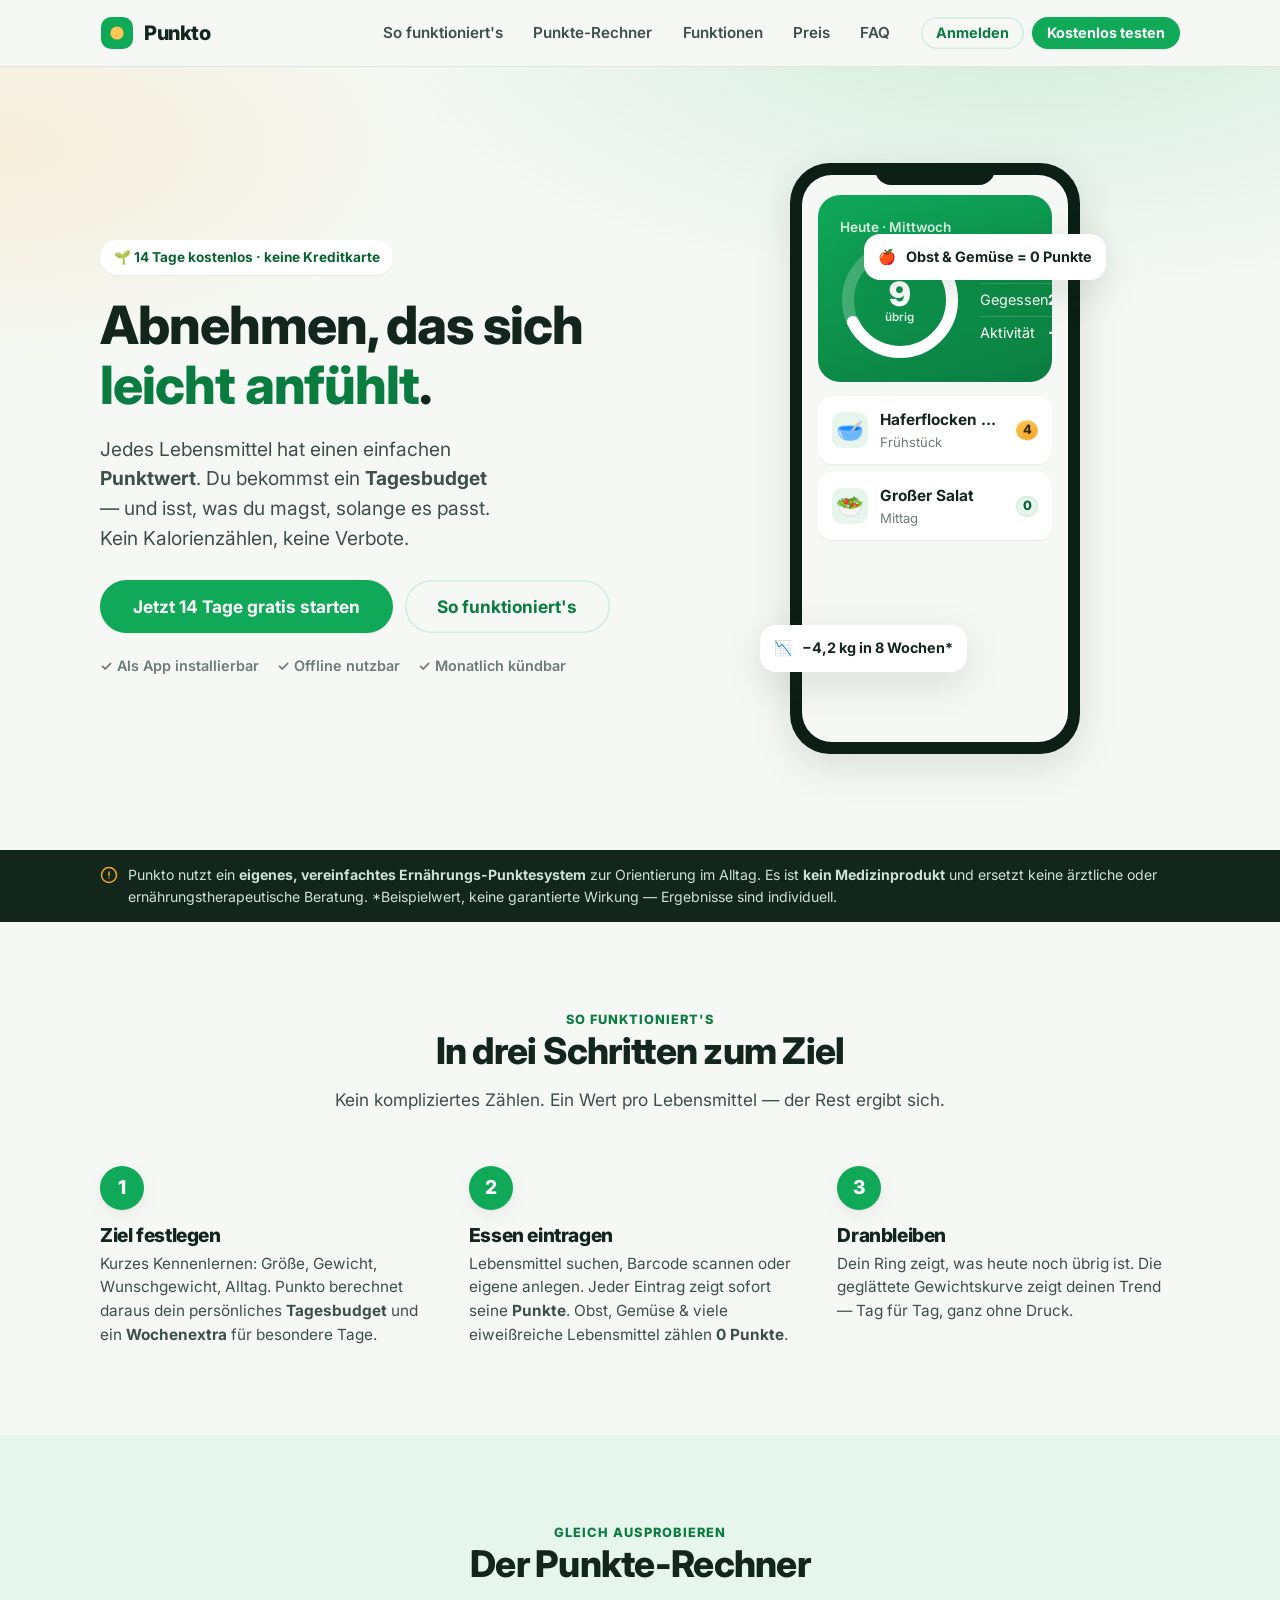
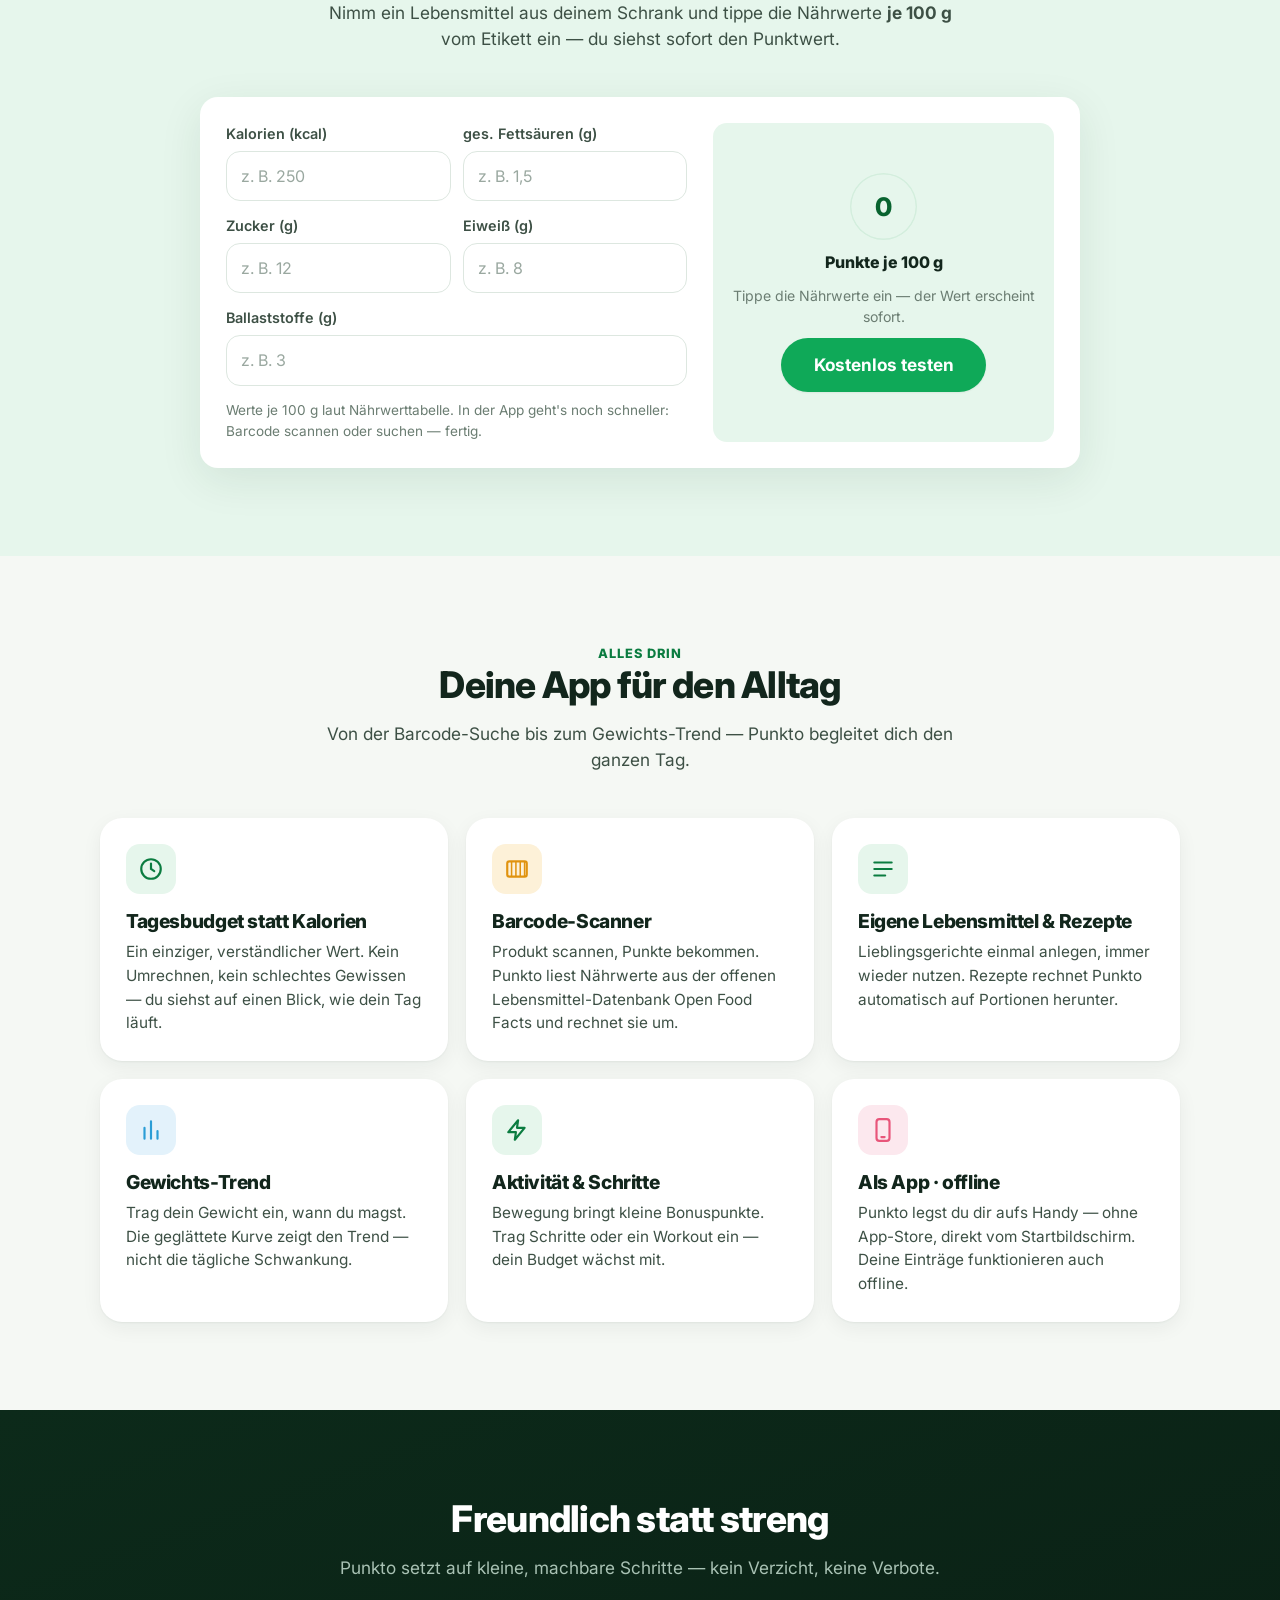
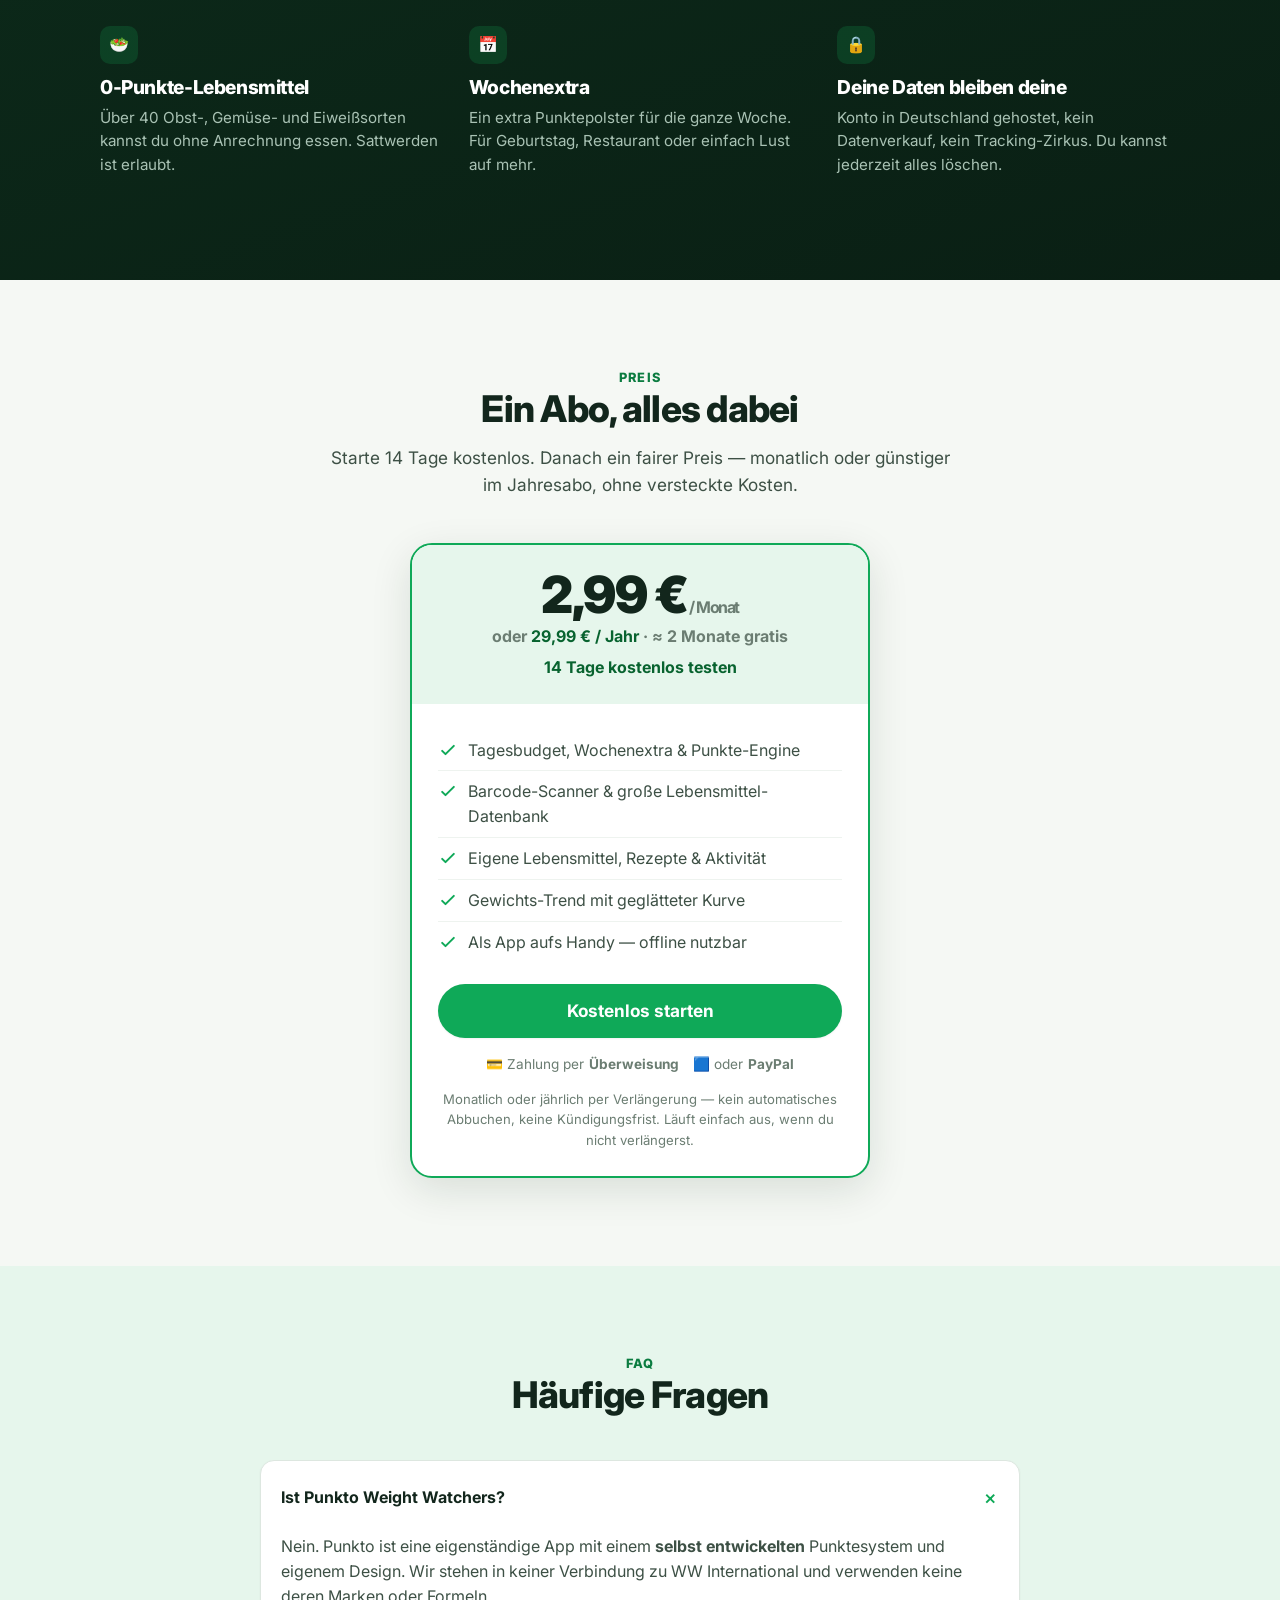
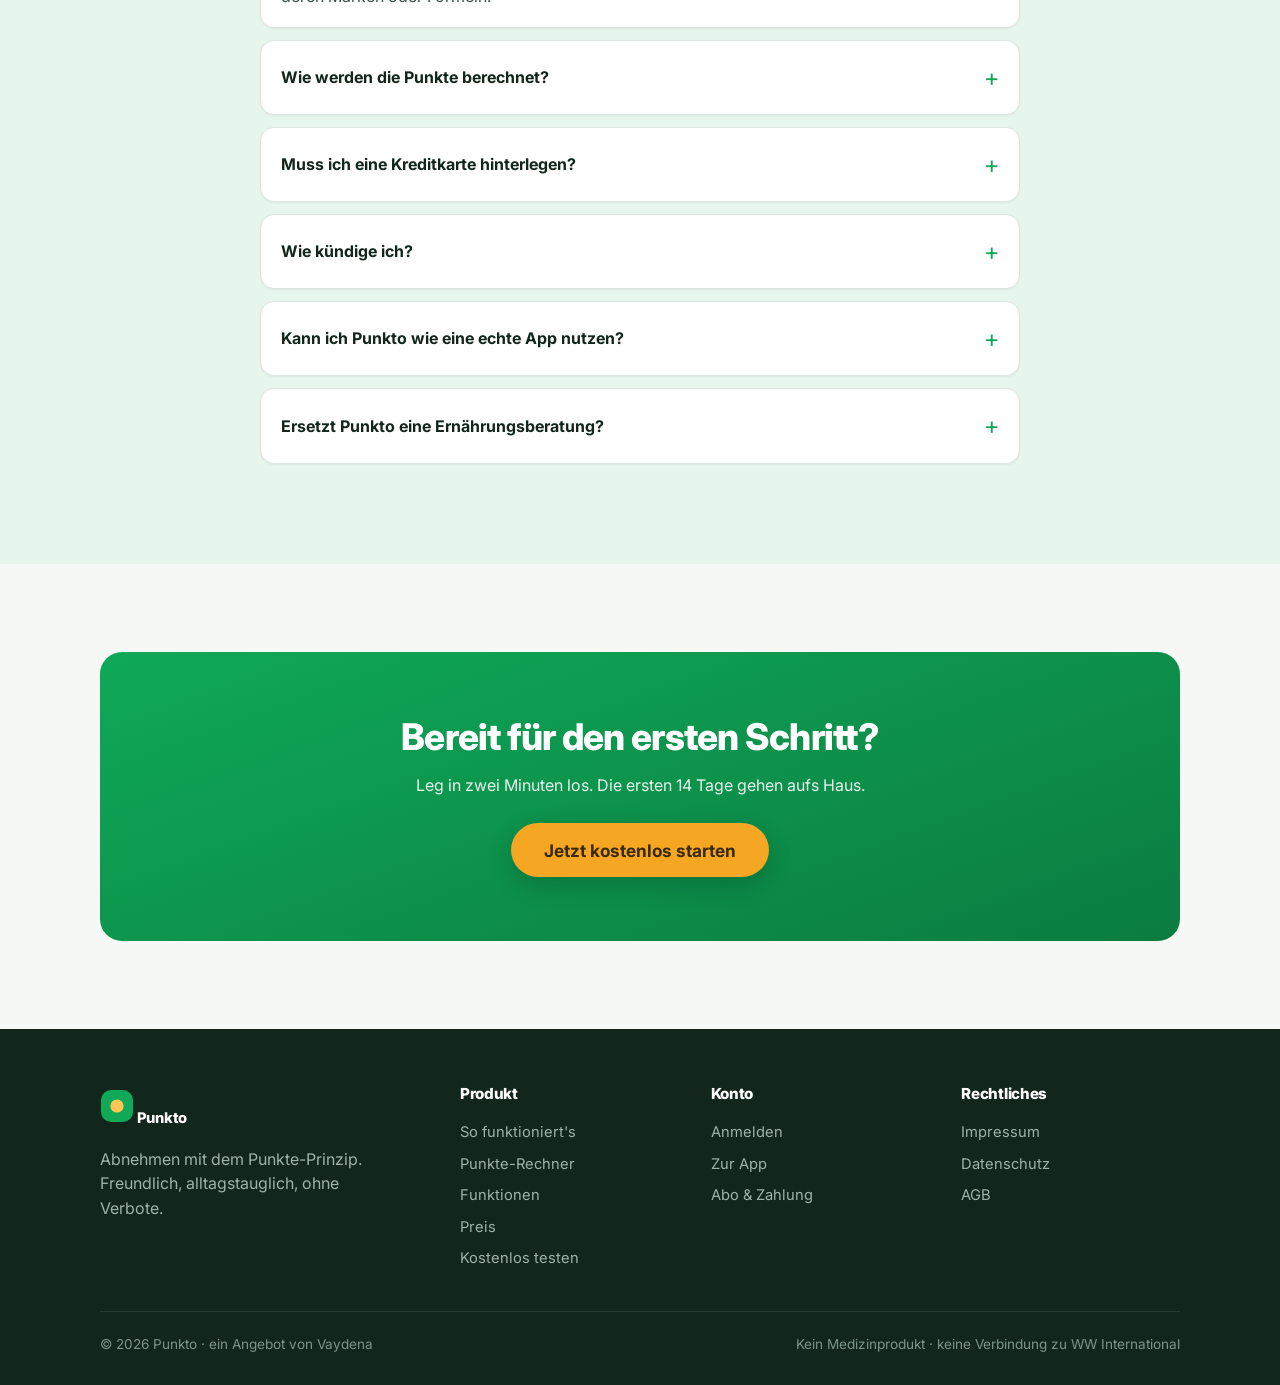
==== commit c15957b8: "Punkto v24: Jahres-Abo, Schrittzähler, größere Food-DB, zentrale Produkt-DB (admin-kuratiert) - Jahr" ====
--- a/index.html
+++ b/index.html
@@ -265,11 +265,12 @@
     <div class="section-head">
       <div class="eyebrow">Preis</div>
       <h2>Ein Abo, alles dabei</h2>
-      <p>Starte 14 Tage kostenlos. Danach ein fairer Monatspreis — ohne versteckte Kosten.</p>
+      <p>Starte 14 Tage kostenlos. Danach ein fairer Preis — monatlich oder günstiger im Jahresabo, ohne versteckte Kosten.</p>
     </div>
     <div class="offer">
       <div class="top">
         <div class="price">2,99&nbsp;€<small> / Monat</small></div>
+        <div style="font-weight:700;color:var(--muted);margin-top:4px">oder <b style="color:var(--green-800)">29,99&nbsp;€ / Jahr</b> · ≈&nbsp;2&nbsp;Monate gratis</div>
         <div style="color:var(--green-800);font-weight:700;margin-top:6px">14 Tage kostenlos testen</div>
       </div>
       <div class="body">
@@ -285,7 +286,7 @@
           <span>💳 Zahlung per <b>Überweisung</b></span>
           <span>🟦 oder <b>PayPal</b></span>
         </div>
-        <p style="font-size:.82rem;color:var(--muted);margin:14px 0 0">Monatlich per Verlängerung — kein automatisches Abbuchen, keine Kündigungsfrist. Läuft einfach aus, wenn du nicht verlängerst.</p>
+        <p style="font-size:.82rem;color:var(--muted);margin:14px 0 0">Monatlich oder jährlich per Verlängerung — kein automatisches Abbuchen, keine Kündigungsfrist. Läuft einfach aus, wenn du nicht verlängerst.</p>
       </div>
     </div>
   </div>
--- a/assets/punkto.css
+++ b/assets/punkto.css
@@ -374,6 +374,8 @@
 .entry .info{flex:1;min-width:0}
 .entry .info .nm{font-weight:700;font-size:.96rem;white-space:nowrap;overflow:hidden;text-overflow:ellipsis}
 .entry .info .qt{font-size:.82rem;color:var(--muted)}
+.entry .edit{background:none;border:0;color:var(--muted);cursor:pointer;padding:6px;border-radius:8px;flex:0 0 auto}
+.entry .edit:hover{background:var(--green-tint);color:var(--green-700)}
 .entry .del{background:none;border:0;color:var(--muted);cursor:pointer;padding:6px;border-radius:8px;flex:0 0 auto}
 .entry .del:hover{background:var(--danger-tint);color:var(--danger)}
 .empty{text-align:center;padding:36px 20px;color:var(--muted)}
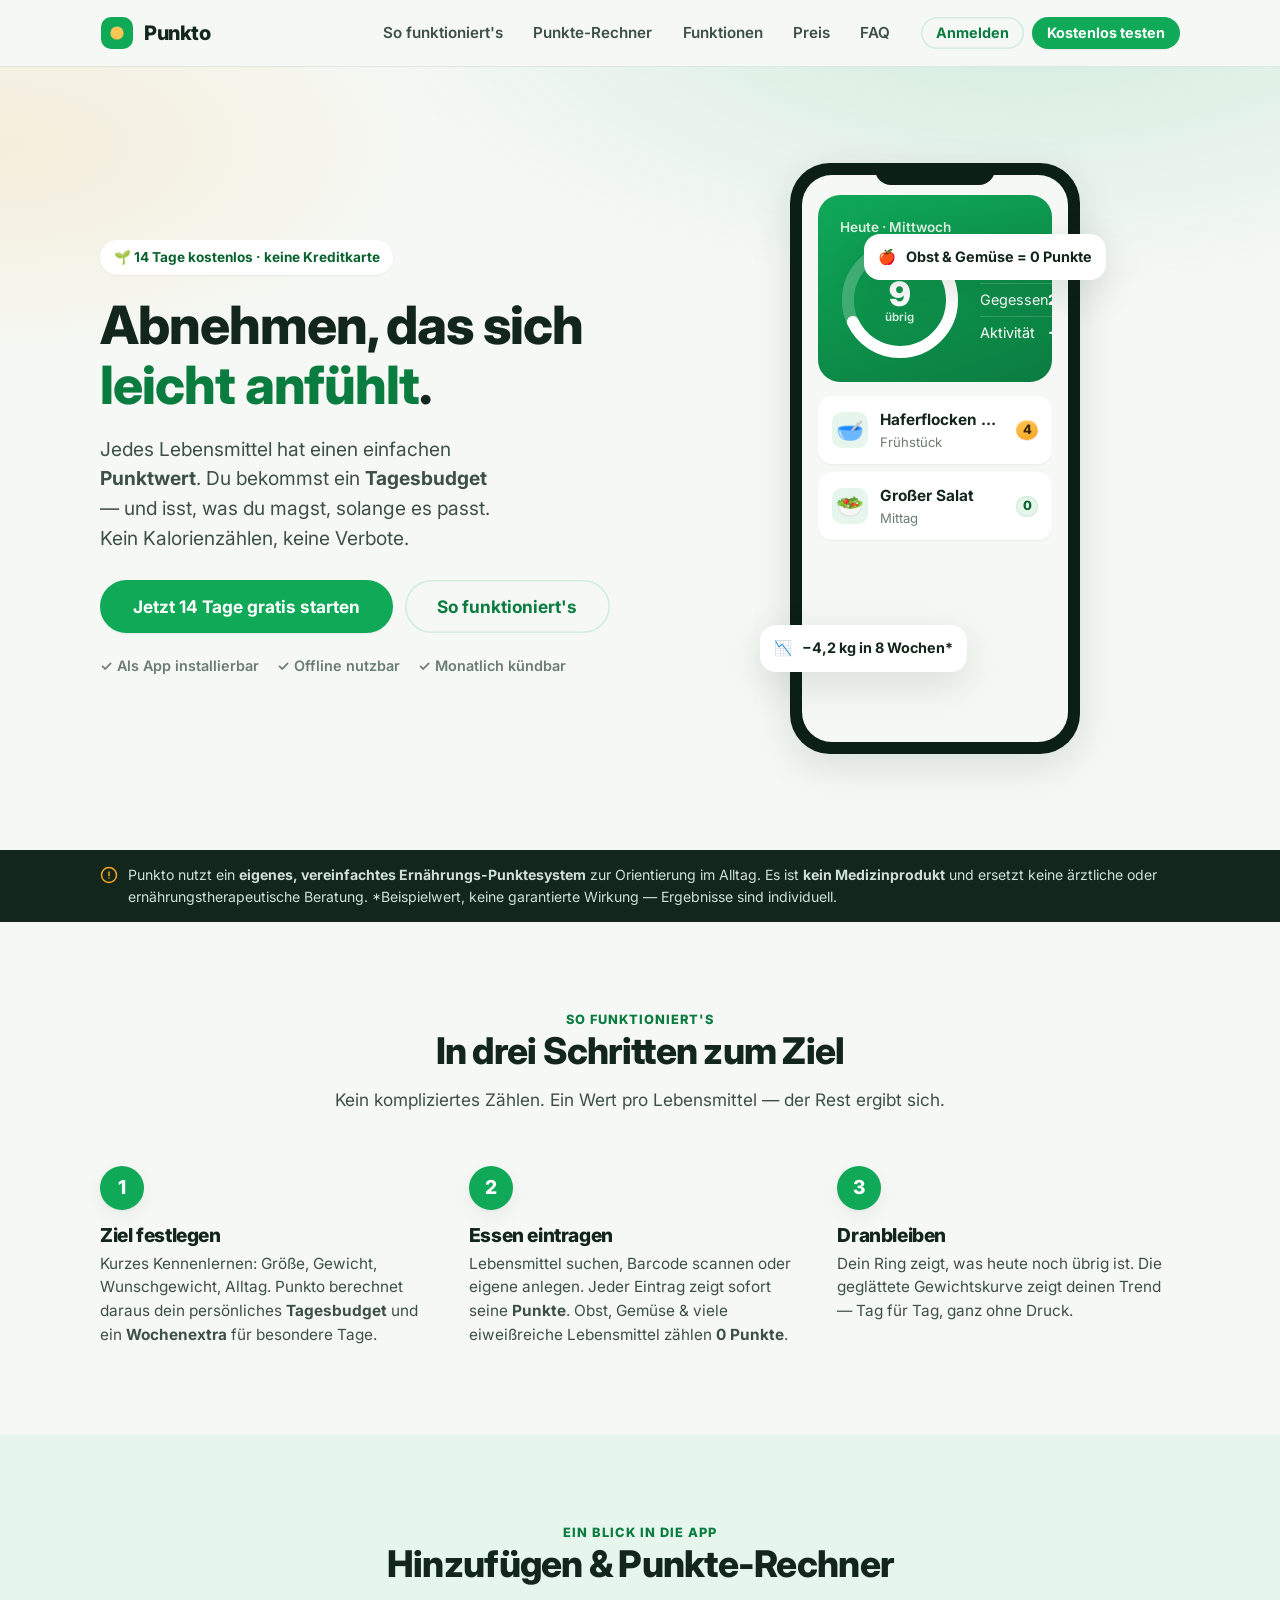
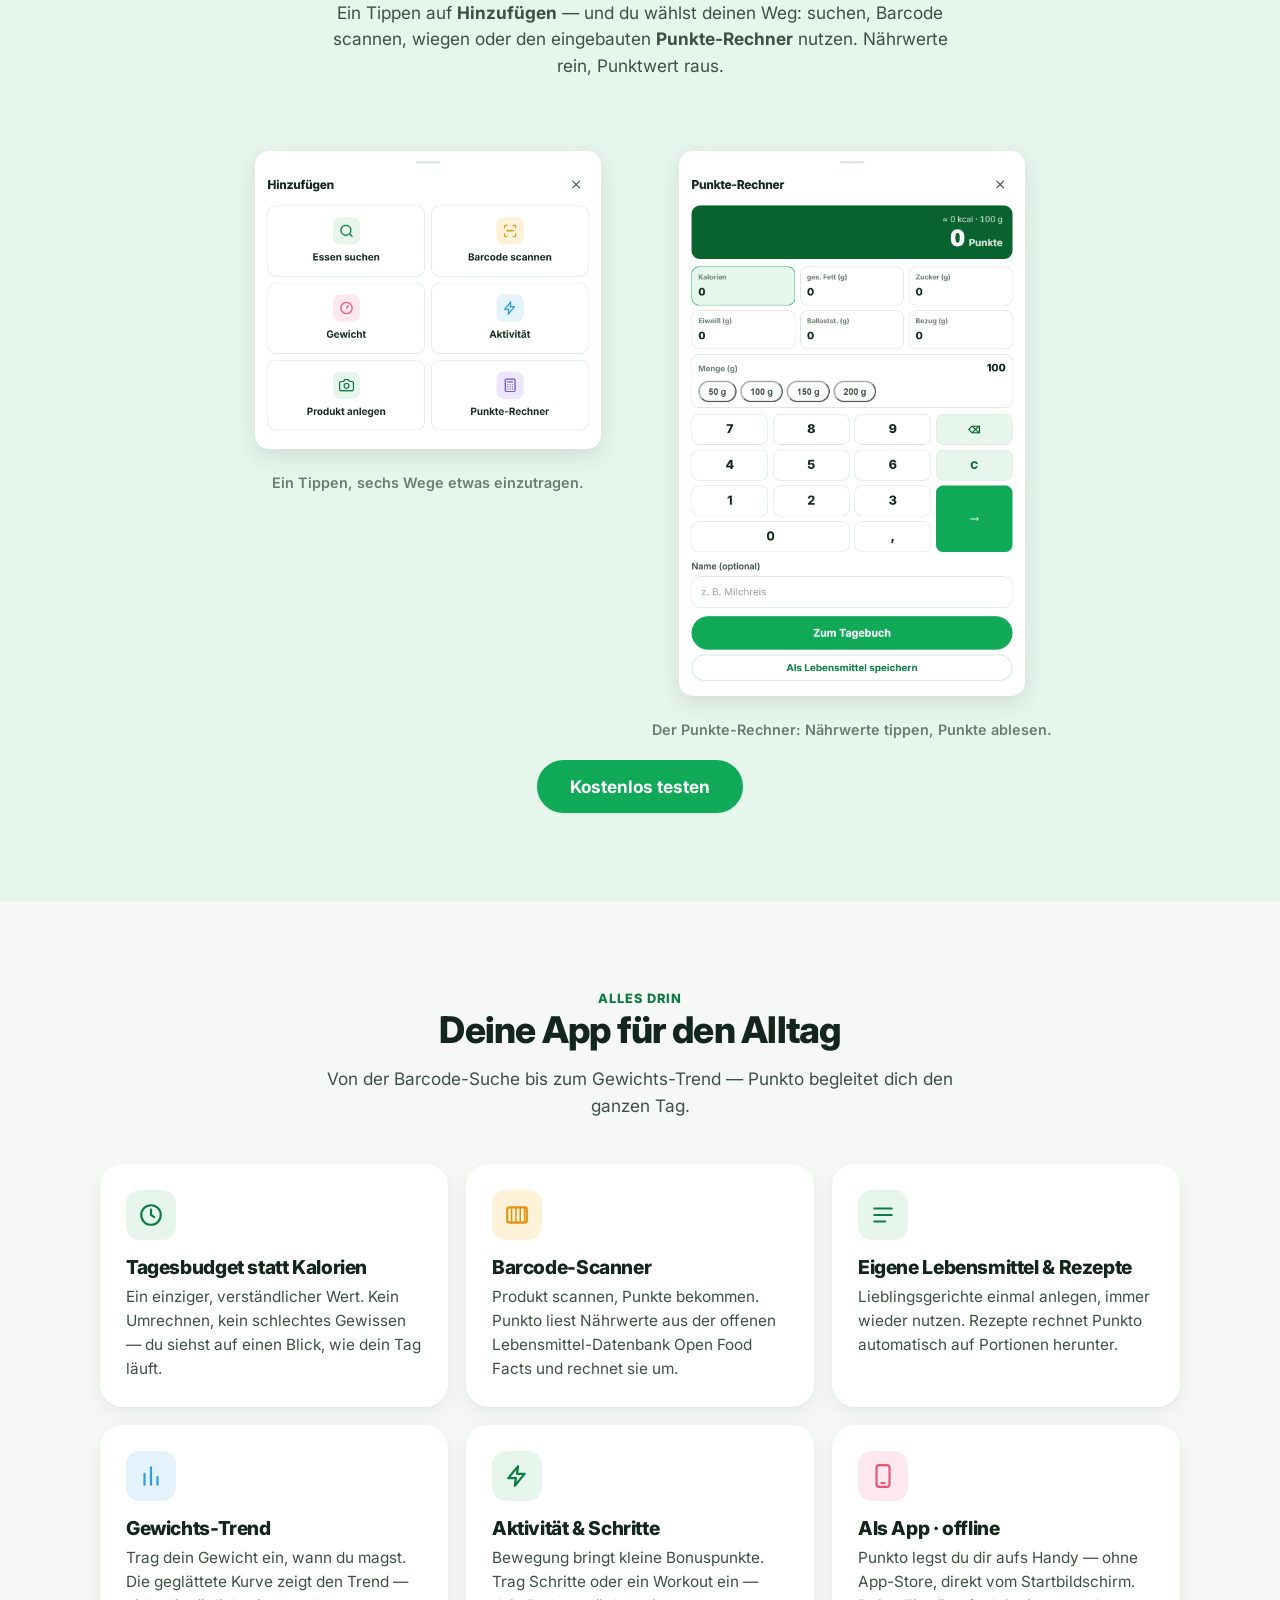
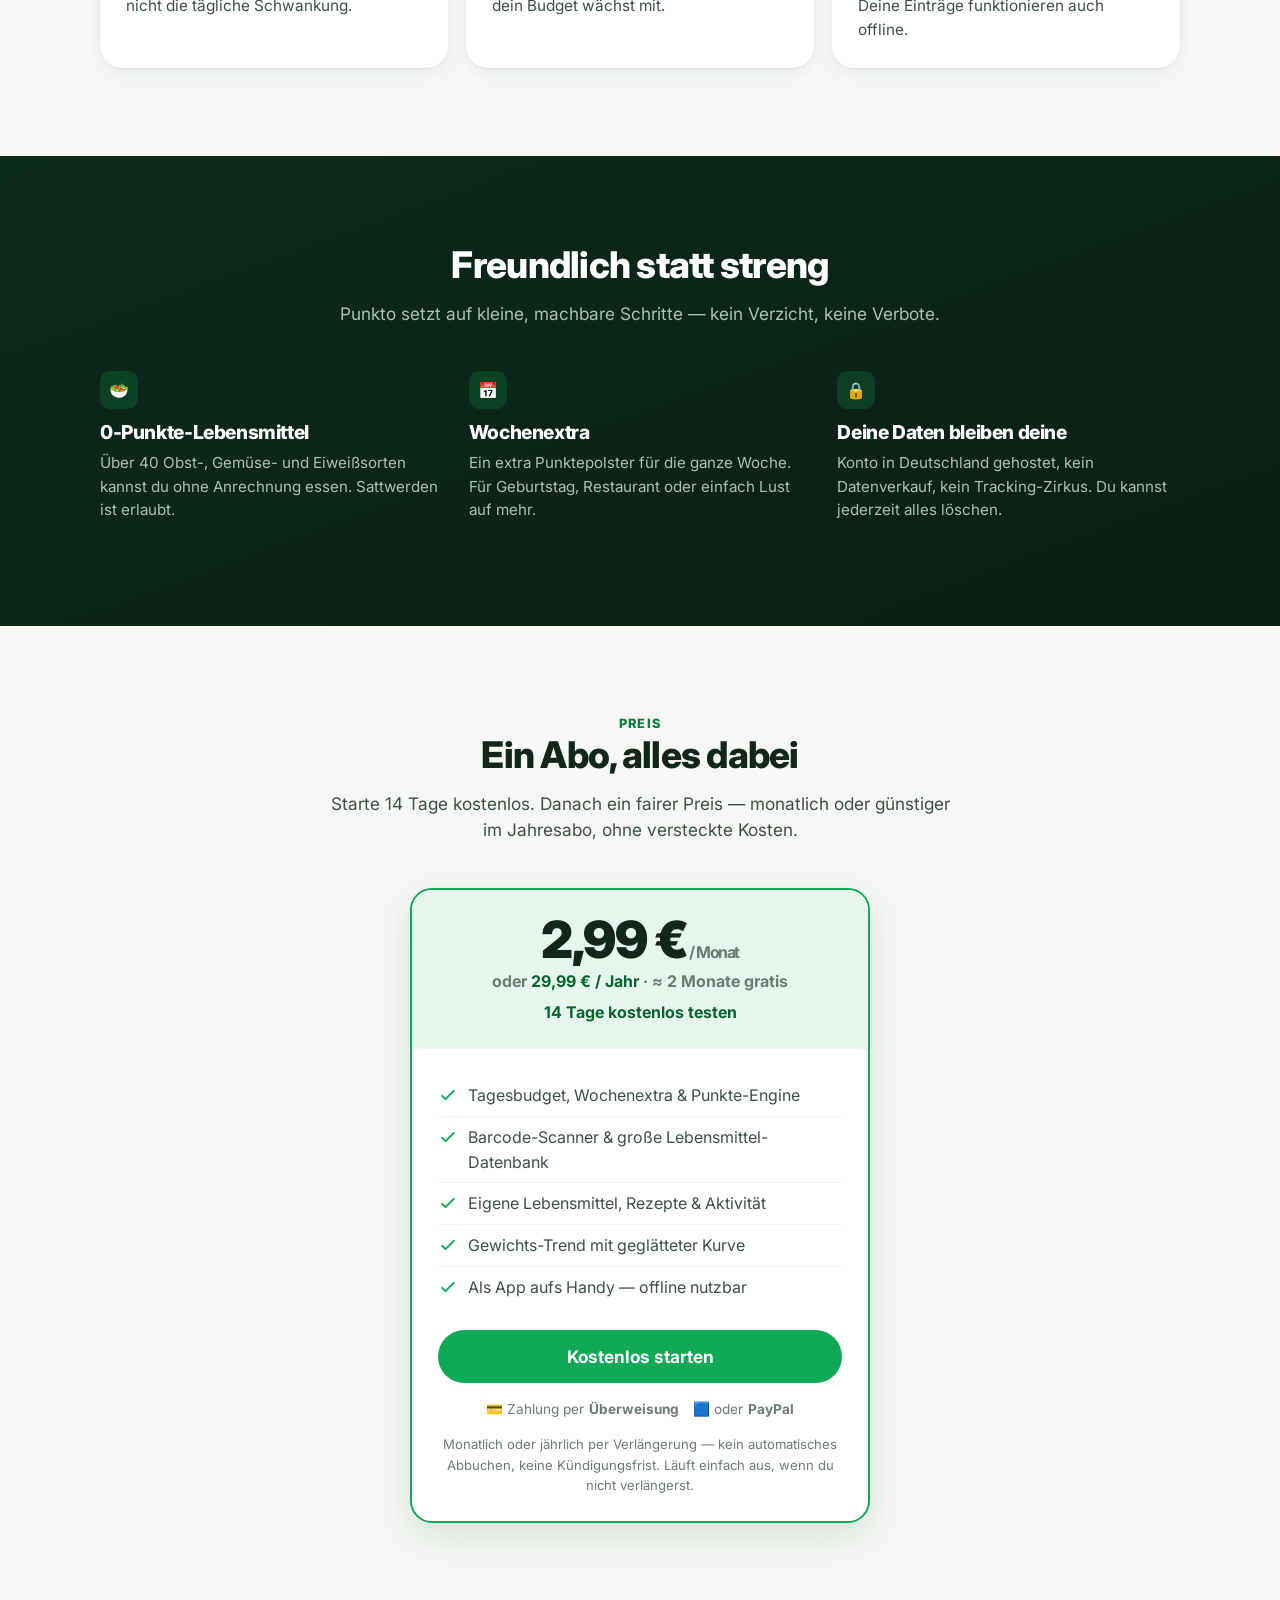
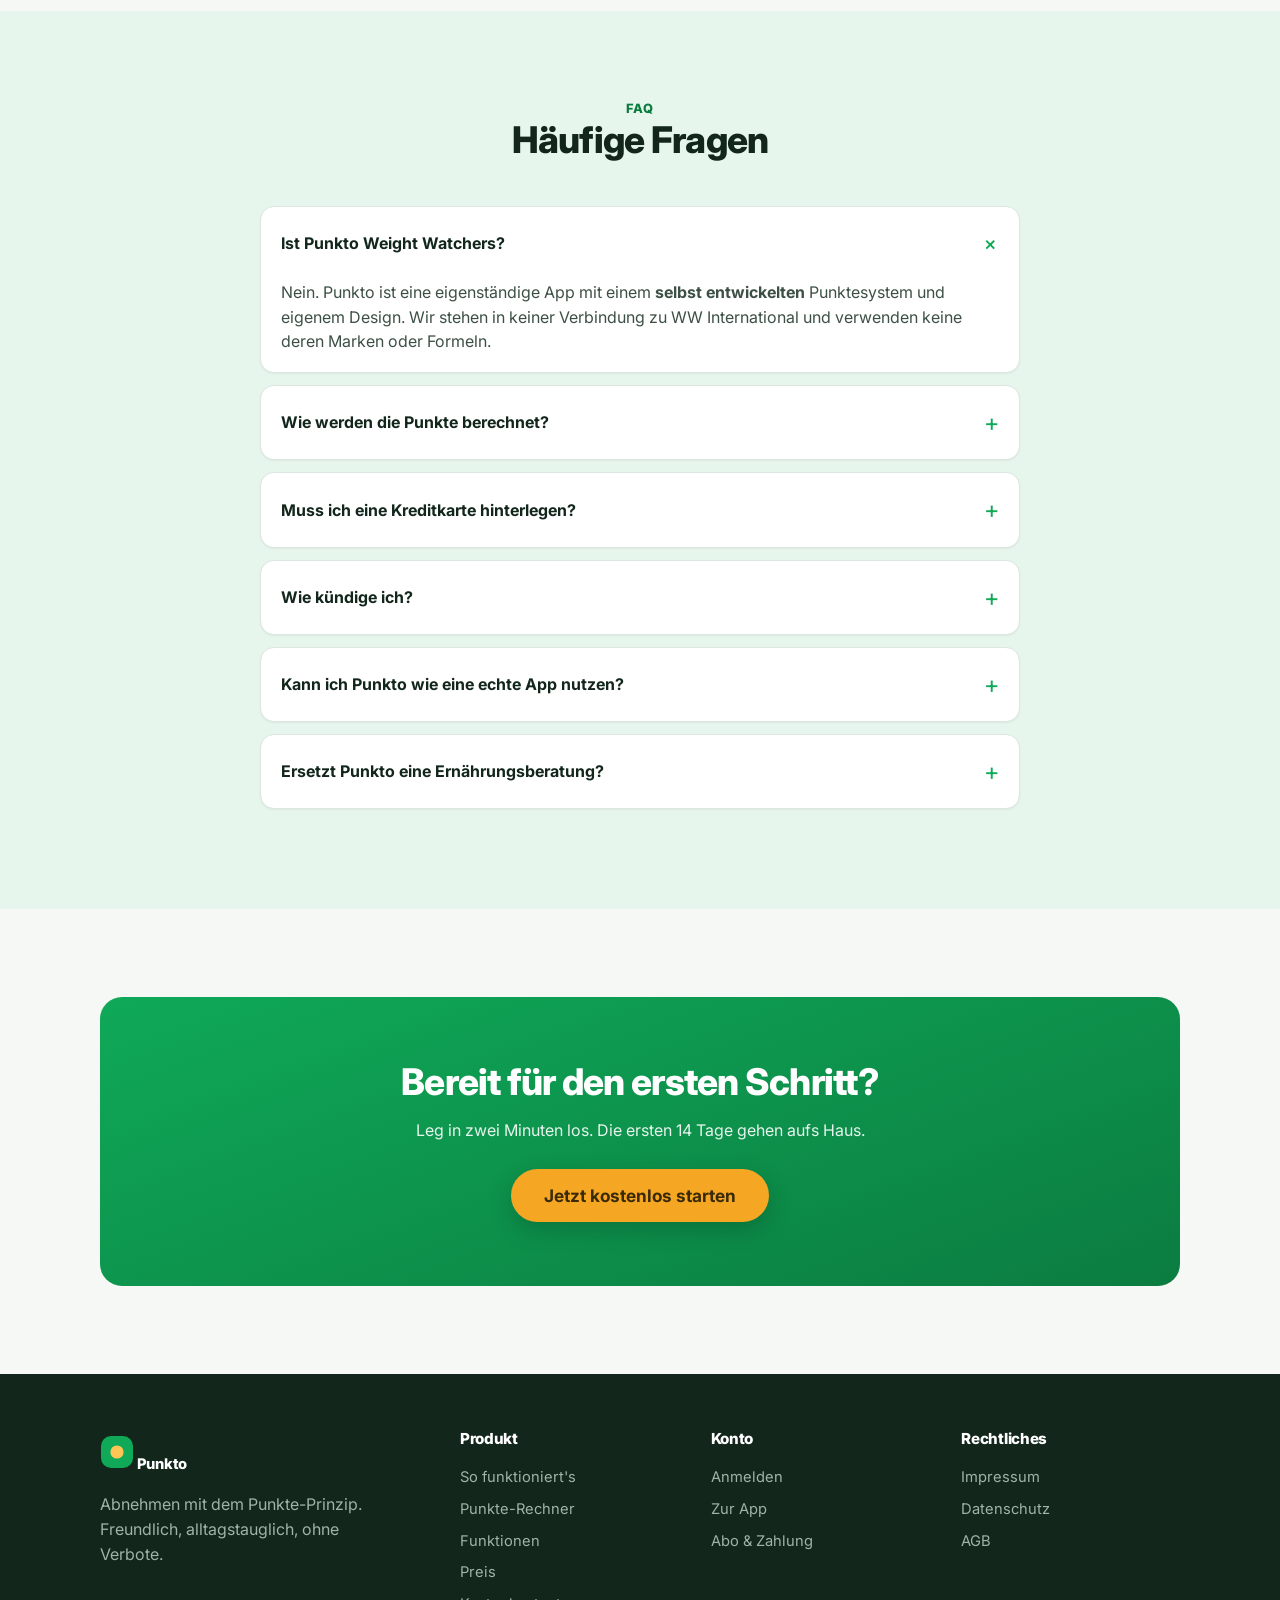
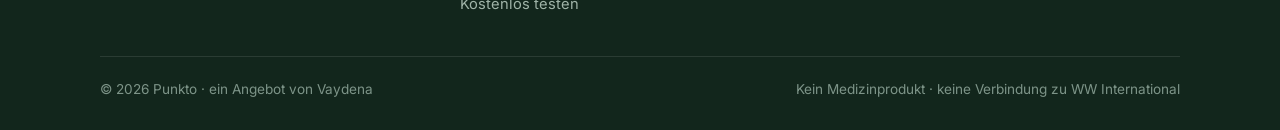
==== commit e4180baf: "Startseite: interaktiven Punkte-Rechner durch App-Grafiken ersetzen Der öffentliche Punkte-Rechner a" ====
--- a/index.html
+++ b/index.html
@@ -19,16 +19,12 @@
 <link href="https://fonts.googleapis.com/css2?family=Inter:wght@400;500;600;700;800;900&display=swap" rel="stylesheet">
 <link rel="stylesheet" href="assets/punkto.css">
 <style>
-  /* Punkte-Rechner (öffentliche Probier-Sektion) */
-  .pcalc{display:grid;grid-template-columns:1.15fr .85fr;gap:26px;background:#fff;border-radius:18px;
-    box-shadow:0 12px 44px rgba(8,60,30,.09);padding:26px;max-width:880px;margin:0 auto}
-  .pcalc .pcalc-note{font-size:.85rem;color:var(--muted,#67746b);margin:6px 0 0}
-  .pcalc .res{background:var(--green-tint,#e6f6ec);border-radius:14px;padding:22px 18px;display:flex;flex-direction:column;
-    align-items:center;justify-content:center;text-align:center;gap:10px}
-  .pcalc .res .coin{font-size:1.6rem;min-width:2.6em;height:2.6em}
-  .pcalc .res .rlbl{font-weight:800}
-  .pcalc .res p{font-size:.88rem;color:var(--muted,#67746b);margin:0;min-height:2.6em}
-  @media (max-width:760px){.pcalc{grid-template-columns:1fr;padding:18px}}
+  /* App-Screenshots (Hinzufügen + Punkte-Rechner) */
+  .shots{display:flex;flex-wrap:wrap;gap:4px 24px;align-items:flex-start;justify-content:center;max-width:920px;margin:0 auto}
+  .shots .shot{margin:0;flex:0 1 400px;max-width:420px;text-align:center}
+  .shots .shot img{display:block;width:100%;height:auto}
+  .shots .shot figcaption{font-size:.9rem;color:var(--muted,#67746b);font-weight:600;margin-top:-4px}
+  @media (max-width:760px){.shots{gap:0}.shots .shot{flex:1 1 100%;max-width:340px}}
 </style>
 </head>
 <body>
@@ -158,33 +154,28 @@
   </div>
 </section>
 
-<!-- ============================ PUNKTE-RECHNER (öffentlich) ============================ -->
+<!-- ============================ HINZUFÜGEN & PUNKTE-RECHNER (App-Blick) ============================ -->
 <section class="section tint" id="rechner">
   <div class="wrap">
     <div class="section-head">
-      <div class="eyebrow">Gleich ausprobieren</div>
-      <h2>Der Punkte-Rechner</h2>
-      <p>Nimm ein Lebensmittel aus deinem Schrank und tippe die Nährwerte <b>je 100&nbsp;g</b> vom Etikett ein — du siehst sofort den Punktwert.</p>
-    </div>
-    <div class="pcalc">
-      <div class="ins">
-        <div class="row">
-          <div class="field"><label for="lcKcal">Kalorien (kcal)</label><input type="text" id="lcKcal" inputmode="decimal" autocomplete="off" placeholder="z. B. 250"></div>
-          <div class="field"><label for="lcSat">ges. Fettsäuren (g)</label><input type="text" id="lcSat" inputmode="decimal" autocomplete="off" placeholder="z. B. 1,5"></div>
-        </div>
-        <div class="row">
-          <div class="field"><label for="lcSugar">Zucker (g)</label><input type="text" id="lcSugar" inputmode="decimal" autocomplete="off" placeholder="z. B. 12"></div>
-          <div class="field"><label for="lcProt">Eiweiß (g)</label><input type="text" id="lcProt" inputmode="decimal" autocomplete="off" placeholder="z. B. 8"></div>
-        </div>
-        <div class="field"><label for="lcFiber">Ballaststoffe (g)</label><input type="text" id="lcFiber" inputmode="decimal" autocomplete="off" placeholder="z. B. 3"></div>
-        <p class="pcalc-note">Werte je 100&nbsp;g laut Nährwerttabelle. In der App geht's noch schneller: Barcode scannen oder suchen — fertig.</p>
-      </div>
-      <div class="res">
-        <span class="coin zero" id="lcPts">0</span>
-        <div class="rlbl">Punkte je 100&nbsp;g</div>
-        <p id="lcHint">Tippe die Nährwerte ein — der Wert erscheint sofort.</p>
-        <a class="btn primary big" href="anmelden.html?tab=register">Kostenlos testen</a>
-      </div>
+      <div class="eyebrow">Ein Blick in die App</div>
+      <h2>Hinzufügen &amp; Punkte-Rechner</h2>
+      <p>Ein Tippen auf <b>Hinzufügen</b> — und du wählst deinen Weg: suchen, Barcode scannen, wiegen oder den eingebauten <b>Punkte-Rechner</b> nutzen. Nährwerte rein, Punktwert raus.</p>
+    </div>
+    <div class="shots">
+      <figure class="shot">
+        <img src="assets/shot-hinzufuegen.png" width="648" height="570" loading="lazy" decoding="async"
+             alt="Screenshot des Hinzufügen-Menüs der Punkto-App mit sechs Kacheln: Essen suchen, Barcode scannen, Gewicht, Aktivität, Produkt anlegen und Punkte-Rechner.">
+        <figcaption>Ein Tippen, sechs Wege etwas einzutragen.</figcaption>
+      </figure>
+      <figure class="shot">
+        <img src="assets/shot-rechner.png" width="648" height="971" loading="lazy" decoding="async"
+             alt="Screenshot des Punkte-Rechners der Punkto-App: Nährwertfelder, Mengen-Auswahl und Zifferntastatur berechnen den Punktwert.">
+        <figcaption>Der Punkte-Rechner: Nährwerte tippen, Punkte ablesen.</figcaption>
+      </figure>
+    </div>
+    <div style="text-align:center;margin-top:18px">
+      <a class="btn primary big" href="anmelden.html?tab=register">Kostenlos testen</a>
     </div>
   </div>
 </section>
@@ -381,7 +372,6 @@
   </div>
 </footer>
 
-<script src="assets/pk-engine.js"></script>
 <script>
   (function(){
     var mb = document.getElementById('menuBtn'), nl = document.getElementById('navLinks');
@@ -399,28 +389,6 @@
         if (el){ e.preventDefault(); el.scrollIntoView({behavior:'smooth', block:'start'}); }
       });
     });
-
-    // Öffentlicher Punkte-Rechner — nutzt dieselbe Engine wie die App (PK).
-    var ids = ['lcKcal','lcSat','lcSugar','lcProt','lcFiber'];
-    var out = document.getElementById('lcPts'), hint = document.getElementById('lcHint');
-    if (out && window.PK) {
-      var num = function(id){
-        var n = parseFloat(String(document.getElementById(id).value).replace(',', '.'));
-        return isFinite(n) && n >= 0 ? n : 0;
-      };
-      var recalc = function(){
-        var p = PK.pointsFor({ kcal:num('lcKcal'), sat_fat_g:num('lcSat'), sugar_g:num('lcSugar'), protein_g:num('lcProt'), fiber_g:num('lcFiber') });
-        var filled = ids.some(function(id){ return String(document.getElementById(id).value).trim() !== ''; });
-        out.textContent = p;
-        out.className = p === 0 ? 'coin zero' : 'coin';
-        hint.textContent = !filled ? 'Tippe die Nährwerte ein — der Wert erscheint sofort.'
-          : p === 0 ? '0 Punkte — davon kannst du satt werden.'
-          : p <= 4 ? 'Alltagstauglich — passt locker in ein Tagesbudget von z. B. 29 Punkten.'
-          : p <= 8 ? 'Bewusst genießen — dein Tagesbudget hilft beim Einordnen.'
-          : 'Ein Genuss-Fall — gut, dass es das Wochenextra gibt.';
-      };
-      ids.forEach(function(id){ document.getElementById(id).addEventListener('input', recalc); });
-    }
   })();
 </script>
 </body>
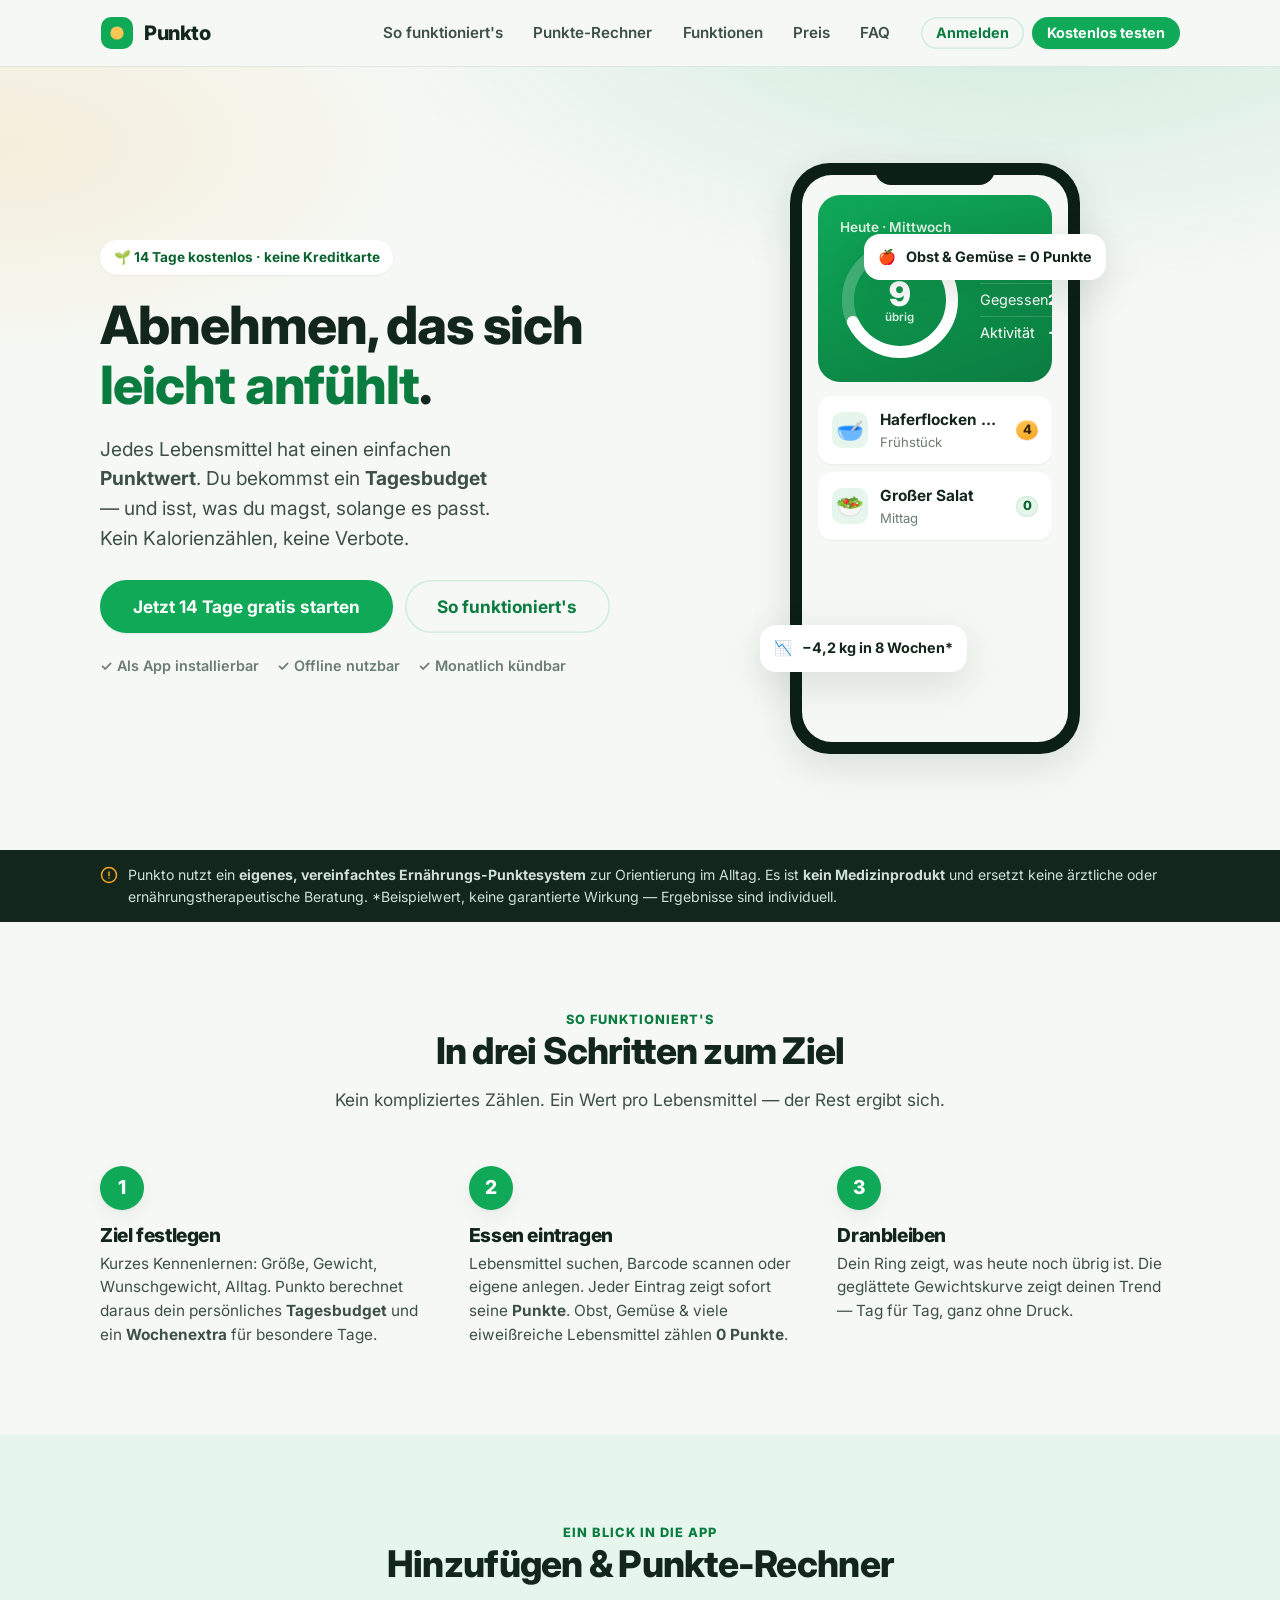
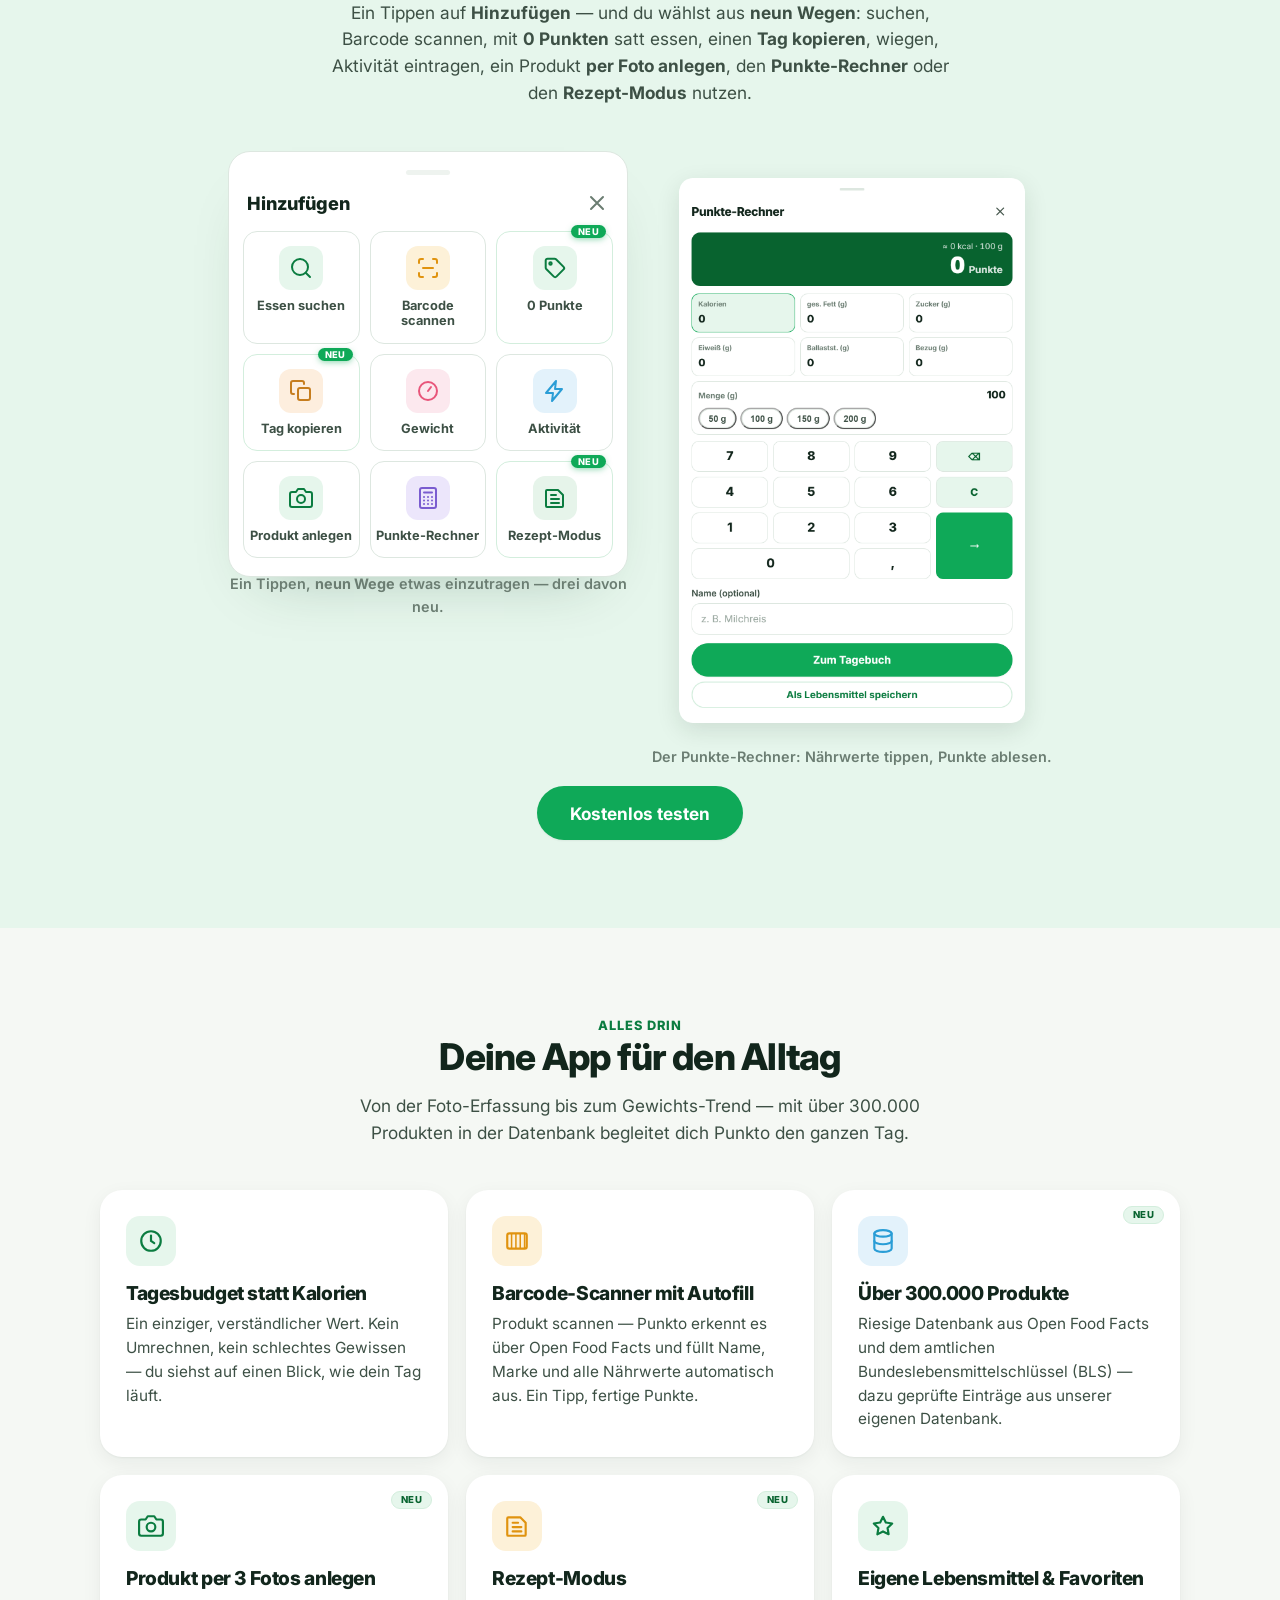
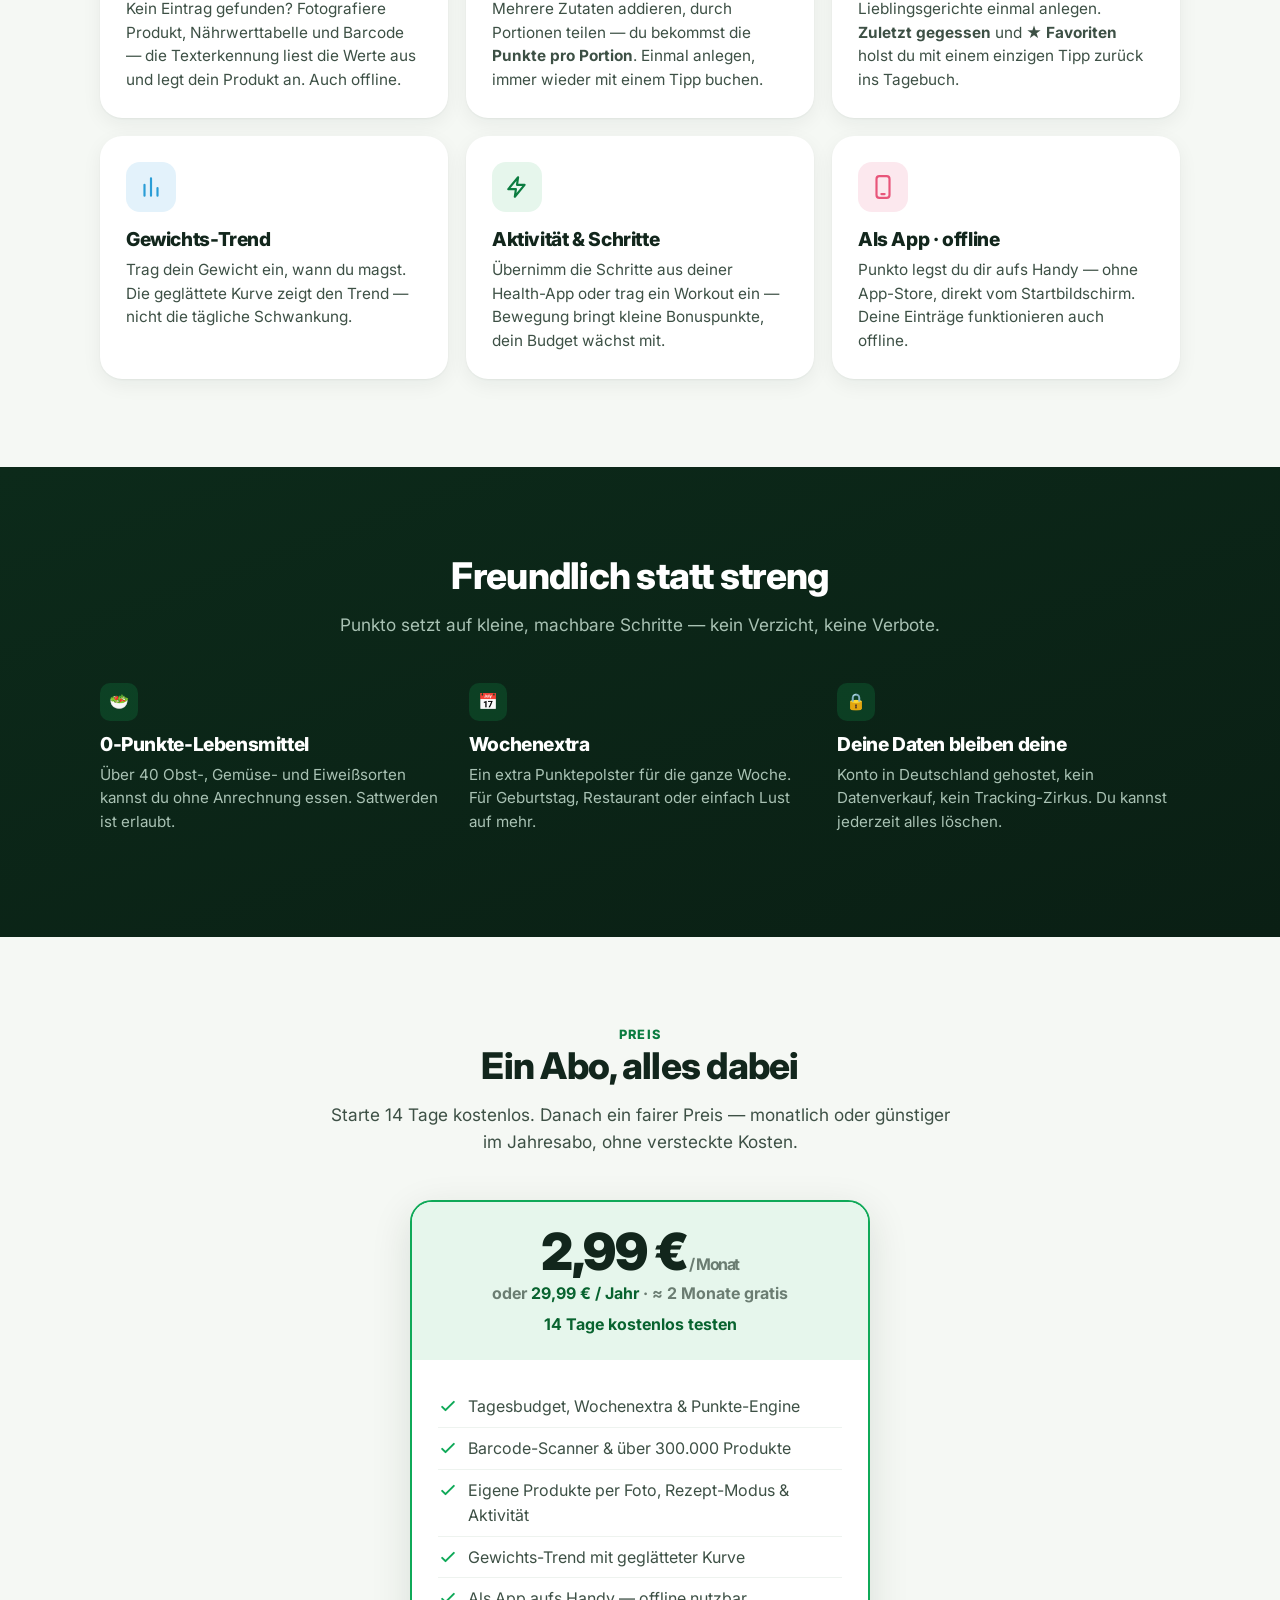
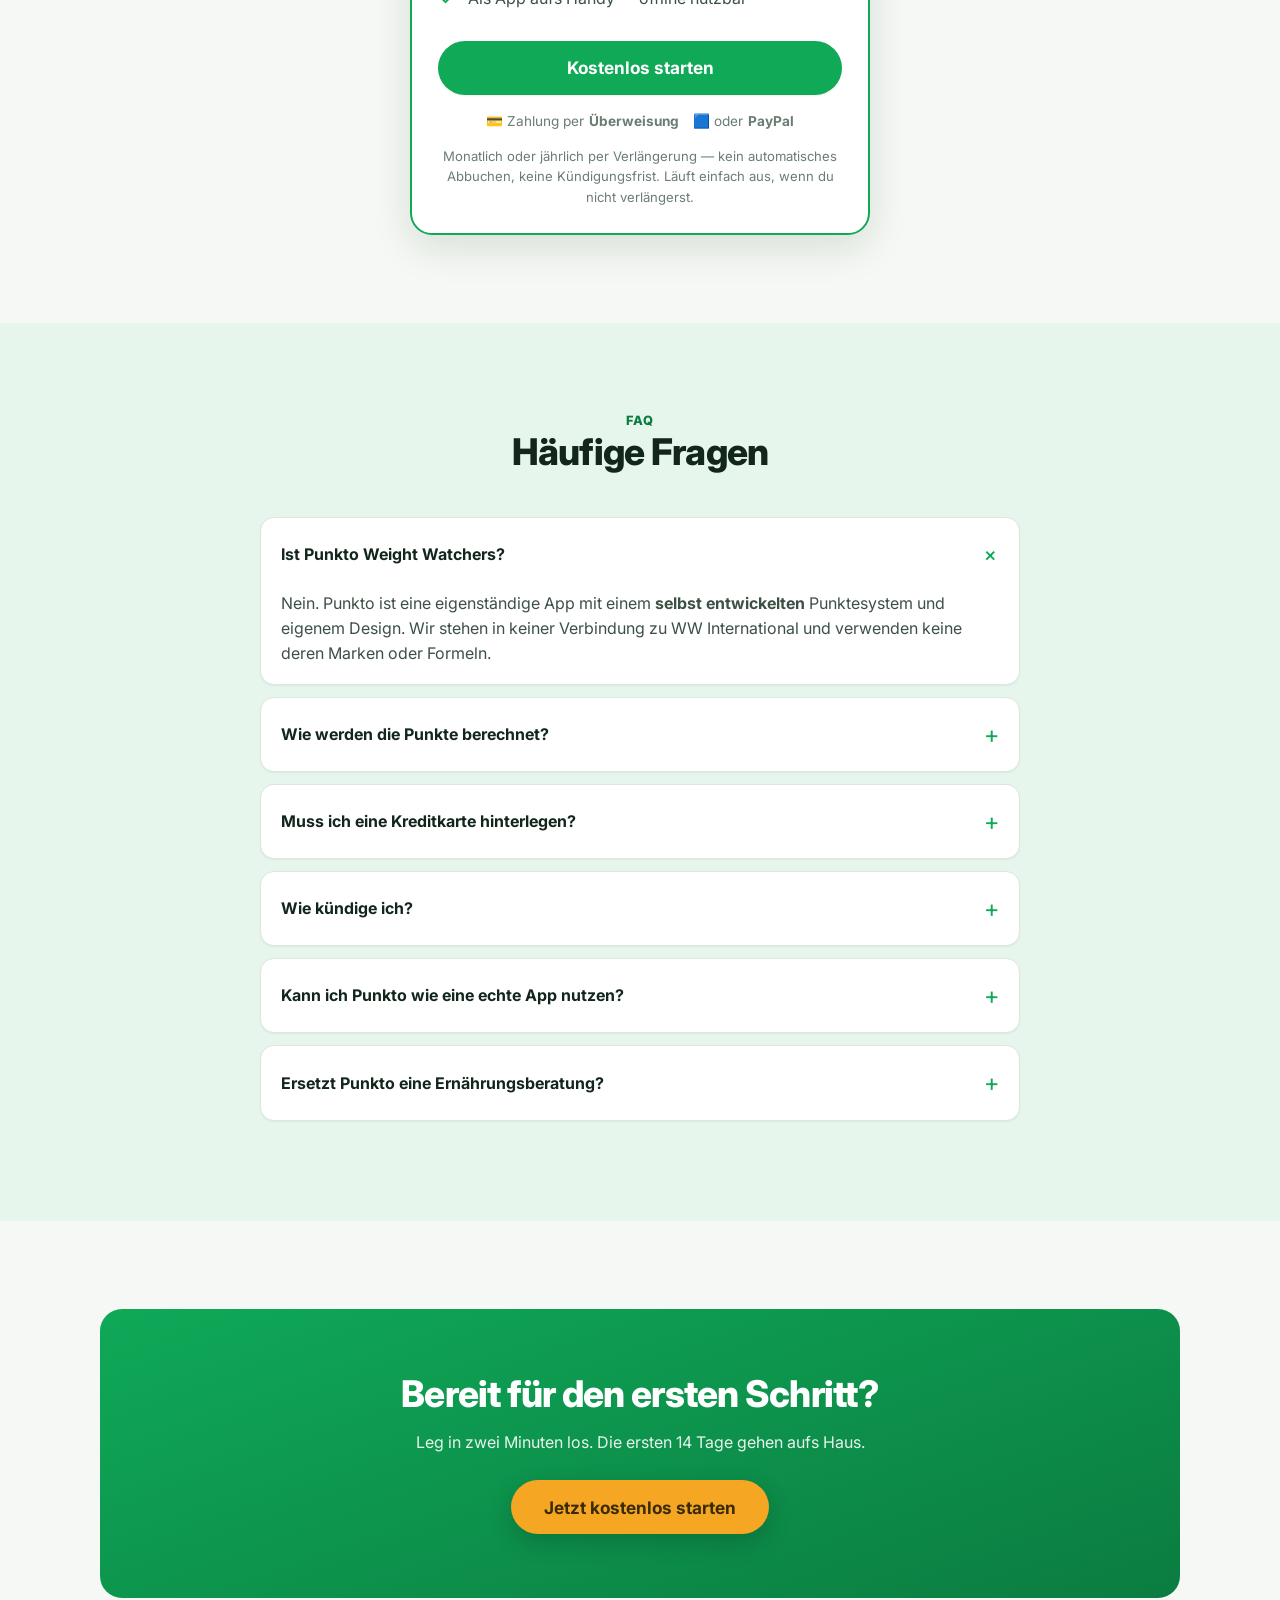
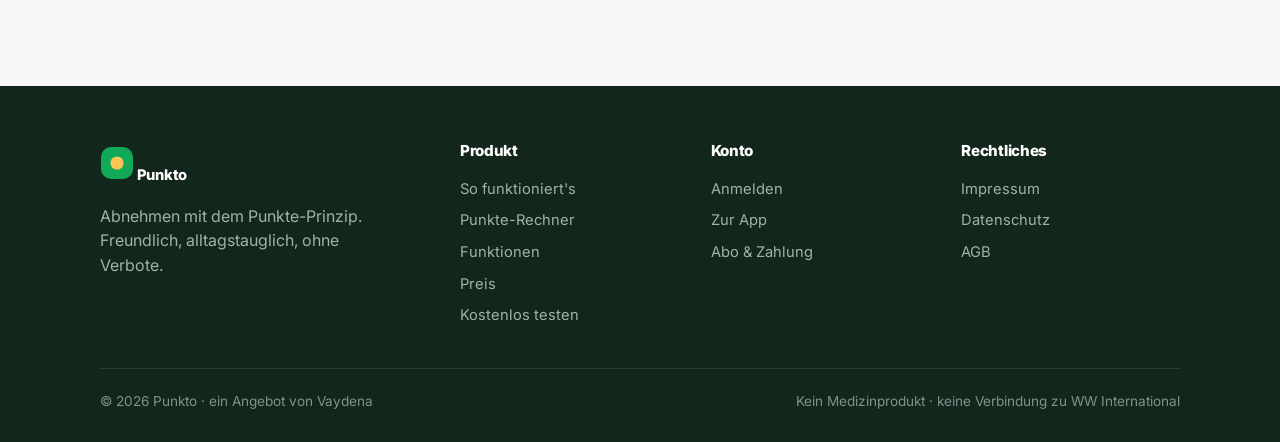
==== commit 0f3ad22b: "Landingpage an v37-Funktionsstand angleichen (neun Wege, neue Karten + Grafik) Die oeffentliche Seit" ====
--- a/index.html
+++ b/index.html
@@ -25,6 +25,30 @@
   .shots .shot img{display:block;width:100%;height:auto}
   .shots .shot figcaption{font-size:.9rem;color:var(--muted,#67746b);font-weight:600;margin-top:-4px}
   @media (max-width:760px){.shots{gap:0}.shots .shot{flex:1 1 100%;max-width:340px}}
+
+  /* „Hinzufügen"-Sheet-Mockup (neun Wege) — bleibt immer aktuell, offline & im App-Look */
+  .addmock{background:var(--card);border:1px solid var(--line);border-radius:22px;padding:16px 14px 18px;box-shadow:0 30px 60px -34px rgba(9,60,33,.28)}
+  .addmock .grab{width:44px;height:5px;border-radius:999px;background:var(--line-2);margin:2px auto 14px}
+  .addmock .amhead{display:flex;align-items:center;justify-content:space-between;margin:0 4px 14px}
+  .addmock .amhead b{font-size:1.14rem;font-weight:800;color:var(--ink)}
+  .addmock .amhead .x{width:24px;height:24px;color:var(--muted);flex:none}
+  .addmock .amgrid{display:grid;grid-template-columns:repeat(3,1fr);gap:10px}
+  .addmock .am{position:relative;display:flex;flex-direction:column;align-items:center;gap:8px;background:var(--card);border:1px solid var(--line);border-radius:14px;padding:14px 4px}
+  .addmock .am .qi{width:44px;height:44px;border-radius:12px;background:var(--green-tint);color:var(--green-700);display:flex;align-items:center;justify-content:center}
+  .addmock .am .qi svg{width:24px;height:24px}
+  .addmock .am .lbl{font-size:.8rem;font-weight:700;color:var(--ink-2);line-height:1.2;text-align:center}
+  .addmock .am.a .qi{background:var(--amber-tint);color:var(--amber-600)}
+  .addmock .am.s .qi{background:#e3f2fb;color:var(--sky)}
+  .addmock .am.b .qi{background:#fce8ee;color:var(--berry)}
+  .addmock .am.v .qi{background:#ece6fb;color:#7a5cd0}
+  .addmock .am.z .qi{background:#fdeede;color:#c67d1e}
+  .addmock .am.r .qi{background:#e6f4ea;color:var(--green-700)}
+  .addmock .am.is-new{border-color:var(--green-tint-2)}
+  .addmock .am .nb{position:absolute;top:-7px;right:6px;font-size:.58rem;font-weight:800;letter-spacing:.04em;text-transform:uppercase;color:#fff;background:var(--green);border-radius:999px;padding:2px 7px;line-height:1;box-shadow:0 2px 6px -1px rgba(15,169,88,.5)}
+
+  /* „neu"-Badge auf neu hinzugekommenen Feature-Karten */
+  .feature{position:relative}
+  .feature .fnew{position:absolute;top:16px;right:16px;font-size:.6rem;font-weight:800;letter-spacing:.05em;text-transform:uppercase;color:var(--green-800);background:var(--green-tint);border:1px solid var(--green-tint-2);border-radius:999px;padding:3px 9px;line-height:1}
 </style>
 </head>
 <body>
@@ -160,13 +184,29 @@
     <div class="section-head">
       <div class="eyebrow">Ein Blick in die App</div>
       <h2>Hinzufügen &amp; Punkte-Rechner</h2>
-      <p>Ein Tippen auf <b>Hinzufügen</b> — und du wählst deinen Weg: suchen, Barcode scannen, wiegen oder den eingebauten <b>Punkte-Rechner</b> nutzen. Nährwerte rein, Punktwert raus.</p>
+      <p>Ein Tippen auf <b>Hinzufügen</b> — und du wählst aus <b>neun Wegen</b>: suchen, Barcode scannen, mit <b>0&nbsp;Punkten</b> satt essen, einen <b>Tag kopieren</b>, wiegen, Aktivität eintragen, ein Produkt <b>per Foto anlegen</b>, den <b>Punkte-Rechner</b> oder den <b>Rezept-Modus</b> nutzen.</p>
     </div>
     <div class="shots">
       <figure class="shot">
-        <img src="assets/shot-hinzufuegen.png" width="648" height="570" loading="lazy" decoding="async"
-             alt="Screenshot des Hinzufügen-Menüs der Punkto-App mit sechs Kacheln: Essen suchen, Barcode scannen, Gewicht, Aktivität, Produkt anlegen und Punkte-Rechner.">
-        <figcaption>Ein Tippen, sechs Wege etwas einzutragen.</figcaption>
+        <div class="addmock" role="img" aria-label="Das Hinzufügen-Menü der Punkto-App mit neun Kacheln: Essen suchen, Barcode scannen, 0 Punkte, Tag kopieren, Gewicht, Aktivität, Produkt anlegen, Punkte-Rechner und Rezept-Modus.">
+          <div class="grab"></div>
+          <div class="amhead">
+            <b>Hinzufügen</b>
+            <svg class="x" viewBox="0 0 24 24" fill="none" stroke="currentColor" stroke-width="2" stroke-linecap="round" aria-hidden="true"><path d="M6 6l12 12M18 6L6 18"/></svg>
+          </div>
+          <div class="amgrid">
+            <div class="am"><span class="qi"><svg viewBox="0 0 24 24" fill="none" stroke="currentColor" stroke-width="2" stroke-linecap="round" stroke-linejoin="round"><circle cx="11" cy="11" r="8"/><path d="M21 21l-4.3-4.3"/></svg></span><span class="lbl">Essen suchen</span></div>
+            <div class="am a"><span class="qi"><svg viewBox="0 0 24 24" fill="none" stroke="currentColor" stroke-width="2" stroke-linecap="round" stroke-linejoin="round"><path d="M3 7V5a2 2 0 0 1 2-2h2M17 3h2a2 2 0 0 1 2 2v2M21 17v2a2 2 0 0 1-2 2h-2M7 21H5a2 2 0 0 1-2-2v-2"/><path d="M7 12h10"/></svg></span><span class="lbl">Barcode scannen</span></div>
+            <div class="am is-new"><span class="nb">neu</span><span class="qi"><svg viewBox="0 0 24 24" fill="none" stroke="currentColor" stroke-width="2" stroke-linecap="round" stroke-linejoin="round"><path d="M20.6 13.4l-7.2 7.2a1.8 1.8 0 0 1-2.55 0l-7.6-7.6A2 2 0 0 1 2.7 11.6V4.5a1.8 1.8 0 0 1 1.8-1.8h7.1a2 2 0 0 1 1.4.6l7.6 7.6a1.8 1.8 0 0 1 0 2.5z"/><circle cx="7.5" cy="7.5" r="1.2"/></svg></span><span class="lbl">0 Punkte</span></div>
+            <div class="am z is-new"><span class="nb">neu</span><span class="qi"><svg viewBox="0 0 24 24" fill="none" stroke="currentColor" stroke-width="2" stroke-linecap="round" stroke-linejoin="round"><rect x="9" y="9" width="12" height="12" rx="2"/><path d="M5 15H4a2 2 0 0 1-2-2V4a2 2 0 0 1 2-2h9a2 2 0 0 1 2 2v1"/></svg></span><span class="lbl">Tag kopieren</span></div>
+            <div class="am b"><span class="qi"><svg viewBox="0 0 24 24" fill="none" stroke="currentColor" stroke-width="2" stroke-linecap="round" stroke-linejoin="round"><circle cx="12" cy="12" r="9"/><path d="M12 12l3-4"/></svg></span><span class="lbl">Gewicht</span></div>
+            <div class="am s"><span class="qi"><svg viewBox="0 0 24 24" fill="none" stroke="currentColor" stroke-width="2" stroke-linecap="round" stroke-linejoin="round"><path d="M13 2L3 14h7l-1 8 10-12h-7z"/></svg></span><span class="lbl">Aktivität</span></div>
+            <div class="am c"><span class="qi"><svg viewBox="0 0 24 24" fill="none" stroke="currentColor" stroke-width="2" stroke-linecap="round" stroke-linejoin="round"><path d="M23 19a2 2 0 0 1-2 2H3a2 2 0 0 1-2-2V8a2 2 0 0 1 2-2h4l2-3h6l2 3h4a2 2 0 0 1 2 2z"/><circle cx="12" cy="13" r="4"/></svg></span><span class="lbl">Produkt anlegen</span></div>
+            <div class="am v"><span class="qi"><svg viewBox="0 0 24 24" fill="none" stroke="currentColor" stroke-width="2" stroke-linecap="round" stroke-linejoin="round"><rect x="4" y="2" width="16" height="20" rx="2"/><path d="M8 6.5h8M8 11h.01M12 11h.01M16 11h.01M8 14.5h.01M12 14.5h.01M16 14.5h.01M8 18h.01M12 18h.01M16 18h.01"/></svg></span><span class="lbl">Punkte-Rechner</span></div>
+            <div class="am r is-new"><span class="nb">neu</span><span class="qi"><svg viewBox="0 0 24 24" fill="none" stroke="currentColor" stroke-width="2" stroke-linecap="round" stroke-linejoin="round"><path d="M4 4h11l5 5v11a1 1 0 0 1-1 1H4a1 1 0 0 1-1-1V5a1 1 0 0 1 1-1z"/><path d="M8 9h5M8 13h8M8 17h8"/></svg></span><span class="lbl">Rezept-Modus</span></div>
+          </div>
+        </div>
+        <figcaption>Ein Tippen, <b>neun Wege</b> etwas einzutragen — drei davon neu.</figcaption>
       </figure>
       <figure class="shot">
         <img src="assets/shot-rechner.png" width="648" height="971" loading="lazy" decoding="async"
@@ -186,7 +226,7 @@
     <div class="section-head">
       <div class="eyebrow">Alles drin</div>
       <h2>Deine App für den Alltag</h2>
-      <p>Von der Barcode-Suche bis zum Gewichts-Trend — Punkto begleitet dich den ganzen Tag.</p>
+      <p>Von der Foto-Erfassung bis zum Gewichts-Trend — mit über 300.000 Produkten in der Datenbank begleitet dich Punkto den ganzen Tag.</p>
     </div>
     <div class="grid g3">
       <div class="feature">
@@ -196,13 +236,31 @@
       </div>
       <div class="feature amber">
         <div class="ic"><svg viewBox="0 0 24 24" fill="none" stroke="currentColor" stroke-width="2"><rect x="3" y="5" width="18" height="14" rx="2"/><path d="M7 5v14M11 5v14M15 5v14M19 5v14" stroke-width="1.4"/></svg></div>
-        <h3>Barcode-Scanner</h3>
-        <p>Produkt scannen, Punkte bekommen. Punkto liest Nährwerte aus der offenen Lebensmittel-Datenbank Open Food Facts und rechnet sie um.</p>
+        <h3>Barcode-Scanner mit Autofill</h3>
+        <p>Produkt scannen — Punkto erkennt es über Open Food Facts und füllt Name, Marke und alle Nährwerte automatisch aus. Ein Tipp, fertige Punkte.</p>
+      </div>
+      <div class="feature sky">
+        <div class="fnew">neu</div>
+        <div class="ic"><svg viewBox="0 0 24 24" fill="none" stroke="currentColor" stroke-width="2" stroke-linecap="round" stroke-linejoin="round"><ellipse cx="12" cy="5" rx="8" ry="3"/><path d="M20 5v14c0 1.7-3.6 3-8 3s-8-1.3-8-3V5"/><path d="M20 12c0 1.7-3.6 3-8 3s-8-1.3-8-3"/></svg></div>
+        <h3>Über 300.000 Produkte</h3>
+        <p>Riesige Datenbank aus Open Food Facts und dem amtlichen Bundeslebensmittelschlüssel (BLS) — dazu geprüfte Einträge aus unserer eigenen Datenbank.</p>
       </div>
       <div class="feature">
-        <div class="ic"><svg viewBox="0 0 24 24" fill="none" stroke="currentColor" stroke-width="2"><path d="M4 6h16M4 12h16M4 18h10" stroke-linecap="round"/></svg></div>
-        <h3>Eigene Lebensmittel &amp; Rezepte</h3>
-        <p>Lieblingsgerichte einmal anlegen, immer wieder nutzen. Rezepte rechnet Punkto automatisch auf Portionen herunter.</p>
+        <div class="fnew">neu</div>
+        <div class="ic"><svg viewBox="0 0 24 24" fill="none" stroke="currentColor" stroke-width="2" stroke-linecap="round" stroke-linejoin="round"><path d="M23 19a2 2 0 0 1-2 2H3a2 2 0 0 1-2-2V8a2 2 0 0 1 2-2h4l2-3h6l2 3h4a2 2 0 0 1 2 2z"/><circle cx="12" cy="13" r="4"/></svg></div>
+        <h3>Produkt per 3 Fotos anlegen</h3>
+        <p>Kein Eintrag gefunden? Fotografiere Produkt, Nährwerttabelle und Barcode — die Texterkennung liest die Werte aus und legt dein Produkt an. Auch offline.</p>
+      </div>
+      <div class="feature amber">
+        <div class="fnew">neu</div>
+        <div class="ic"><svg viewBox="0 0 24 24" fill="none" stroke="currentColor" stroke-width="2" stroke-linecap="round" stroke-linejoin="round"><path d="M4 4h11l5 5v11a1 1 0 0 1-1 1H4a1 1 0 0 1-1-1V5a1 1 0 0 1 1-1z"/><path d="M8 9h5M8 13h8M8 17h8"/></svg></div>
+        <h3>Rezept-Modus</h3>
+        <p>Mehrere Zutaten addieren, durch Portionen teilen — du bekommst die <b>Punkte pro Portion</b>. Einmal anlegen, immer wieder mit einem Tipp buchen.</p>
+      </div>
+      <div class="feature">
+        <div class="ic"><svg viewBox="0 0 24 24" fill="none" stroke="currentColor" stroke-width="2" stroke-linecap="round" stroke-linejoin="round"><path d="M12 3.5l2.6 5.3 5.9.9-4.3 4.1 1 5.8L12 17l-5.2 2.7 1-5.8L3.5 9.7l5.9-.9z"/></svg></div>
+        <h3>Eigene Lebensmittel &amp; Favoriten</h3>
+        <p>Lieblingsgerichte einmal anlegen. <b>Zuletzt gegessen</b> und ★ <b>Favoriten</b> holst du mit einem einzigen Tipp zurück ins Tagebuch.</p>
       </div>
       <div class="feature sky">
         <div class="ic"><svg viewBox="0 0 24 24" fill="none" stroke="currentColor" stroke-width="2"><path d="M6 20V10M12 20V4M18 20v-7" stroke-linecap="round"/></svg></div>
@@ -212,7 +270,7 @@
       <div class="feature">
         <div class="ic"><svg viewBox="0 0 24 24" fill="none" stroke="currentColor" stroke-width="2"><path d="M13 3 4 14h7l-1 7 9-11h-7l1-7Z" stroke-linejoin="round"/></svg></div>
         <h3>Aktivität &amp; Schritte</h3>
-        <p>Bewegung bringt kleine Bonuspunkte. Trag Schritte oder ein Workout ein — dein Budget wächst mit.</p>
+        <p>Übernimm die Schritte aus deiner Health-App oder trag ein Workout ein — Bewegung bringt kleine Bonuspunkte, dein Budget wächst mit.</p>
       </div>
       <div class="feature berry">
         <div class="ic"><svg viewBox="0 0 24 24" fill="none" stroke="currentColor" stroke-width="2"><rect x="6" y="2" width="12" height="20" rx="2.6"/><path d="M10.5 18.5h3" stroke-linecap="round"/></svg></div>
@@ -267,8 +325,8 @@
       <div class="body">
         <ul>
           <li><svg viewBox="0 0 24 24" fill="none" stroke="currentColor" stroke-width="2.4"><path d="m5 13 4 4L19 7" stroke-linecap="round" stroke-linejoin="round"/></svg> Tagesbudget, Wochenextra &amp; Punkte-Engine</li>
-          <li><svg viewBox="0 0 24 24" fill="none" stroke="currentColor" stroke-width="2.4"><path d="m5 13 4 4L19 7" stroke-linecap="round" stroke-linejoin="round"/></svg> Barcode-Scanner &amp; große Lebensmittel-Datenbank</li>
-          <li><svg viewBox="0 0 24 24" fill="none" stroke="currentColor" stroke-width="2.4"><path d="m5 13 4 4L19 7" stroke-linecap="round" stroke-linejoin="round"/></svg> Eigene Lebensmittel, Rezepte &amp; Aktivität</li>
+          <li><svg viewBox="0 0 24 24" fill="none" stroke="currentColor" stroke-width="2.4"><path d="m5 13 4 4L19 7" stroke-linecap="round" stroke-linejoin="round"/></svg> Barcode-Scanner &amp; über 300.000 Produkte</li>
+          <li><svg viewBox="0 0 24 24" fill="none" stroke="currentColor" stroke-width="2.4"><path d="m5 13 4 4L19 7" stroke-linecap="round" stroke-linejoin="round"/></svg> Eigene Produkte per Foto, Rezept-Modus &amp; Aktivität</li>
           <li><svg viewBox="0 0 24 24" fill="none" stroke="currentColor" stroke-width="2.4"><path d="m5 13 4 4L19 7" stroke-linecap="round" stroke-linejoin="round"/></svg> Gewichts-Trend mit geglätteter Kurve</li>
           <li><svg viewBox="0 0 24 24" fill="none" stroke="currentColor" stroke-width="2.4"><path d="m5 13 4 4L19 7" stroke-linecap="round" stroke-linejoin="round"/></svg> Als App aufs Handy — offline nutzbar</li>
         </ul>
--- a/assets/punkto.css
+++ b/assets/punkto.css
@@ -385,7 +385,7 @@
 .searchbar{position:relative;margin-bottom:14px}
 .searchbar input{padding-left:2.6em}
 .searchbar .si{position:absolute;left:.9em;top:50%;transform:translateY(-50%);color:var(--muted);width:20px;height:20px}
-.food-item{display:flex;align-items:center;gap:12px;background:var(--card);border-radius:var(--r);padding:12px 14px;
+.food-item{display:flex;align-items:center;gap:12px;width:100%;text-align:left;background:var(--card);border-radius:var(--r);padding:12px 14px;
   box-shadow:var(--shadow-sm);margin-bottom:8px;cursor:pointer;transition:transform .08s, box-shadow .12s}
 .food-item:hover{box-shadow:var(--shadow)}
 .food-item:active{transform:scale(.99)}
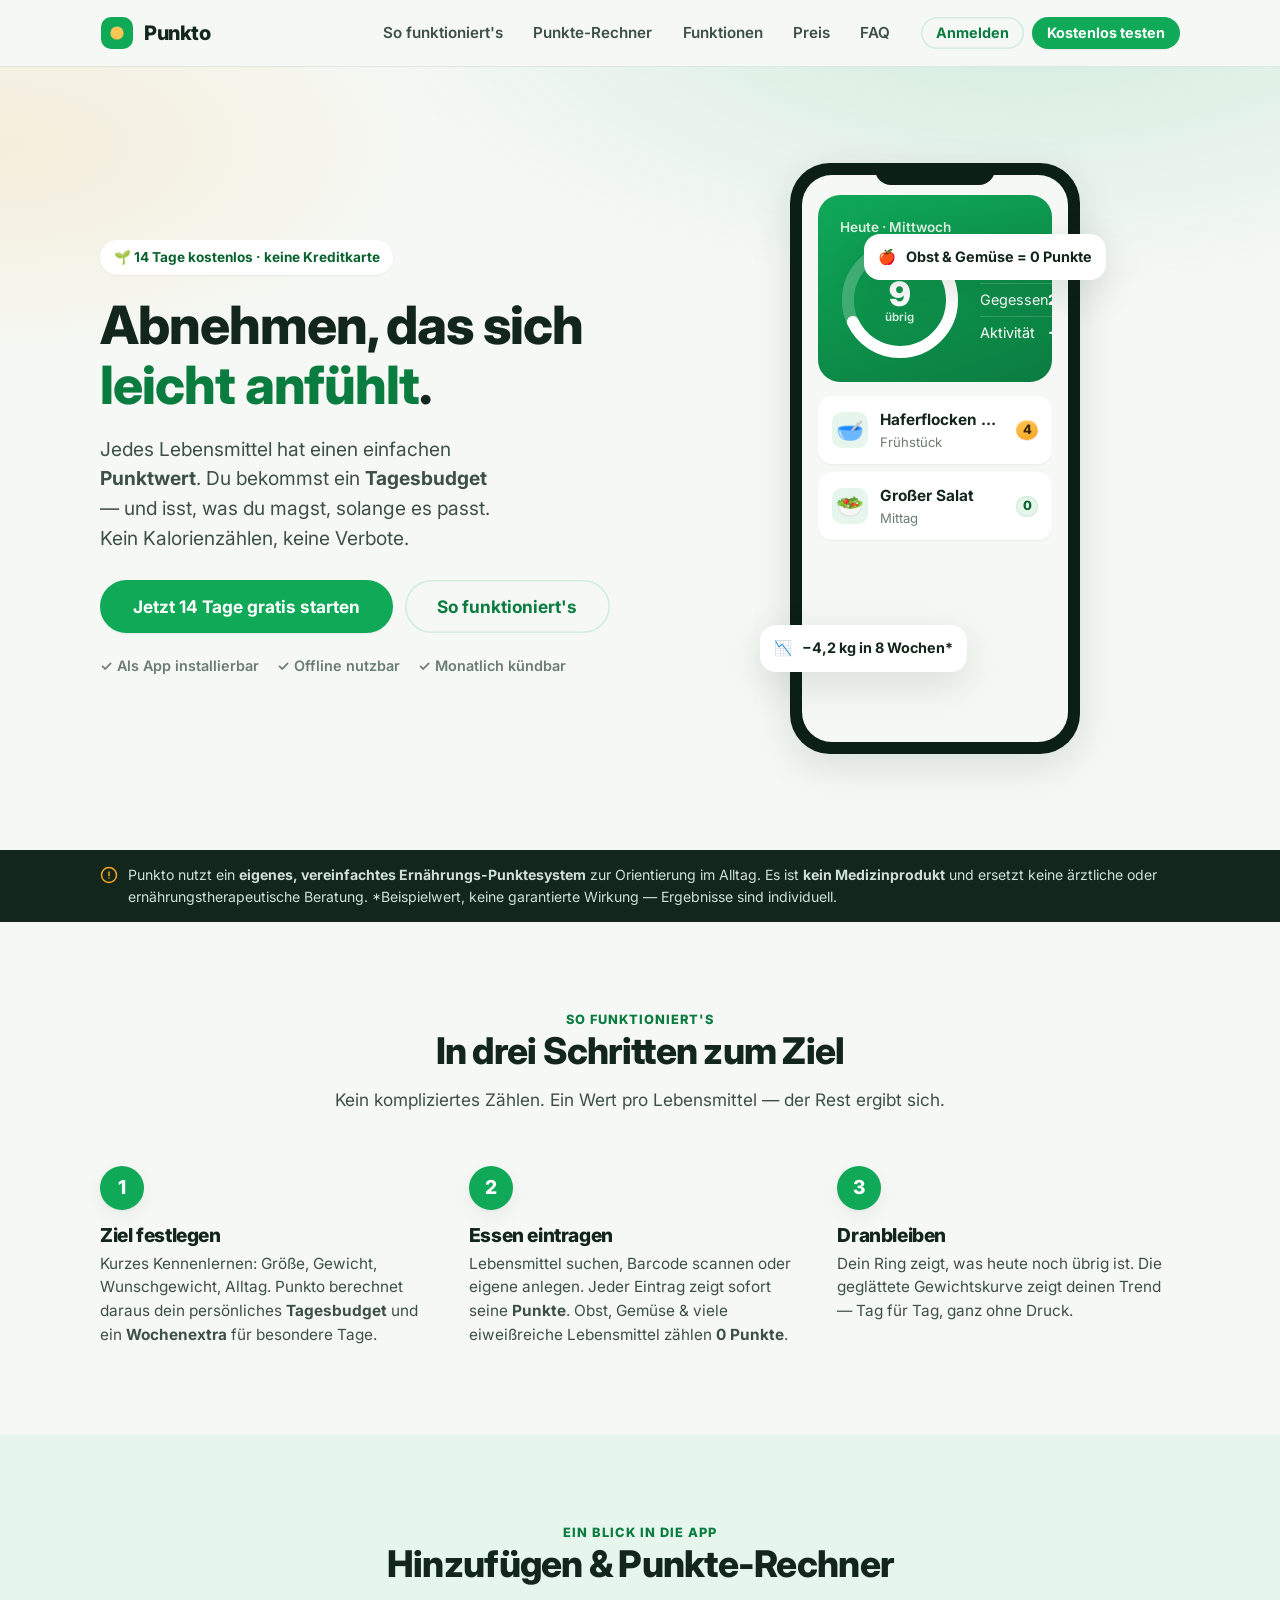
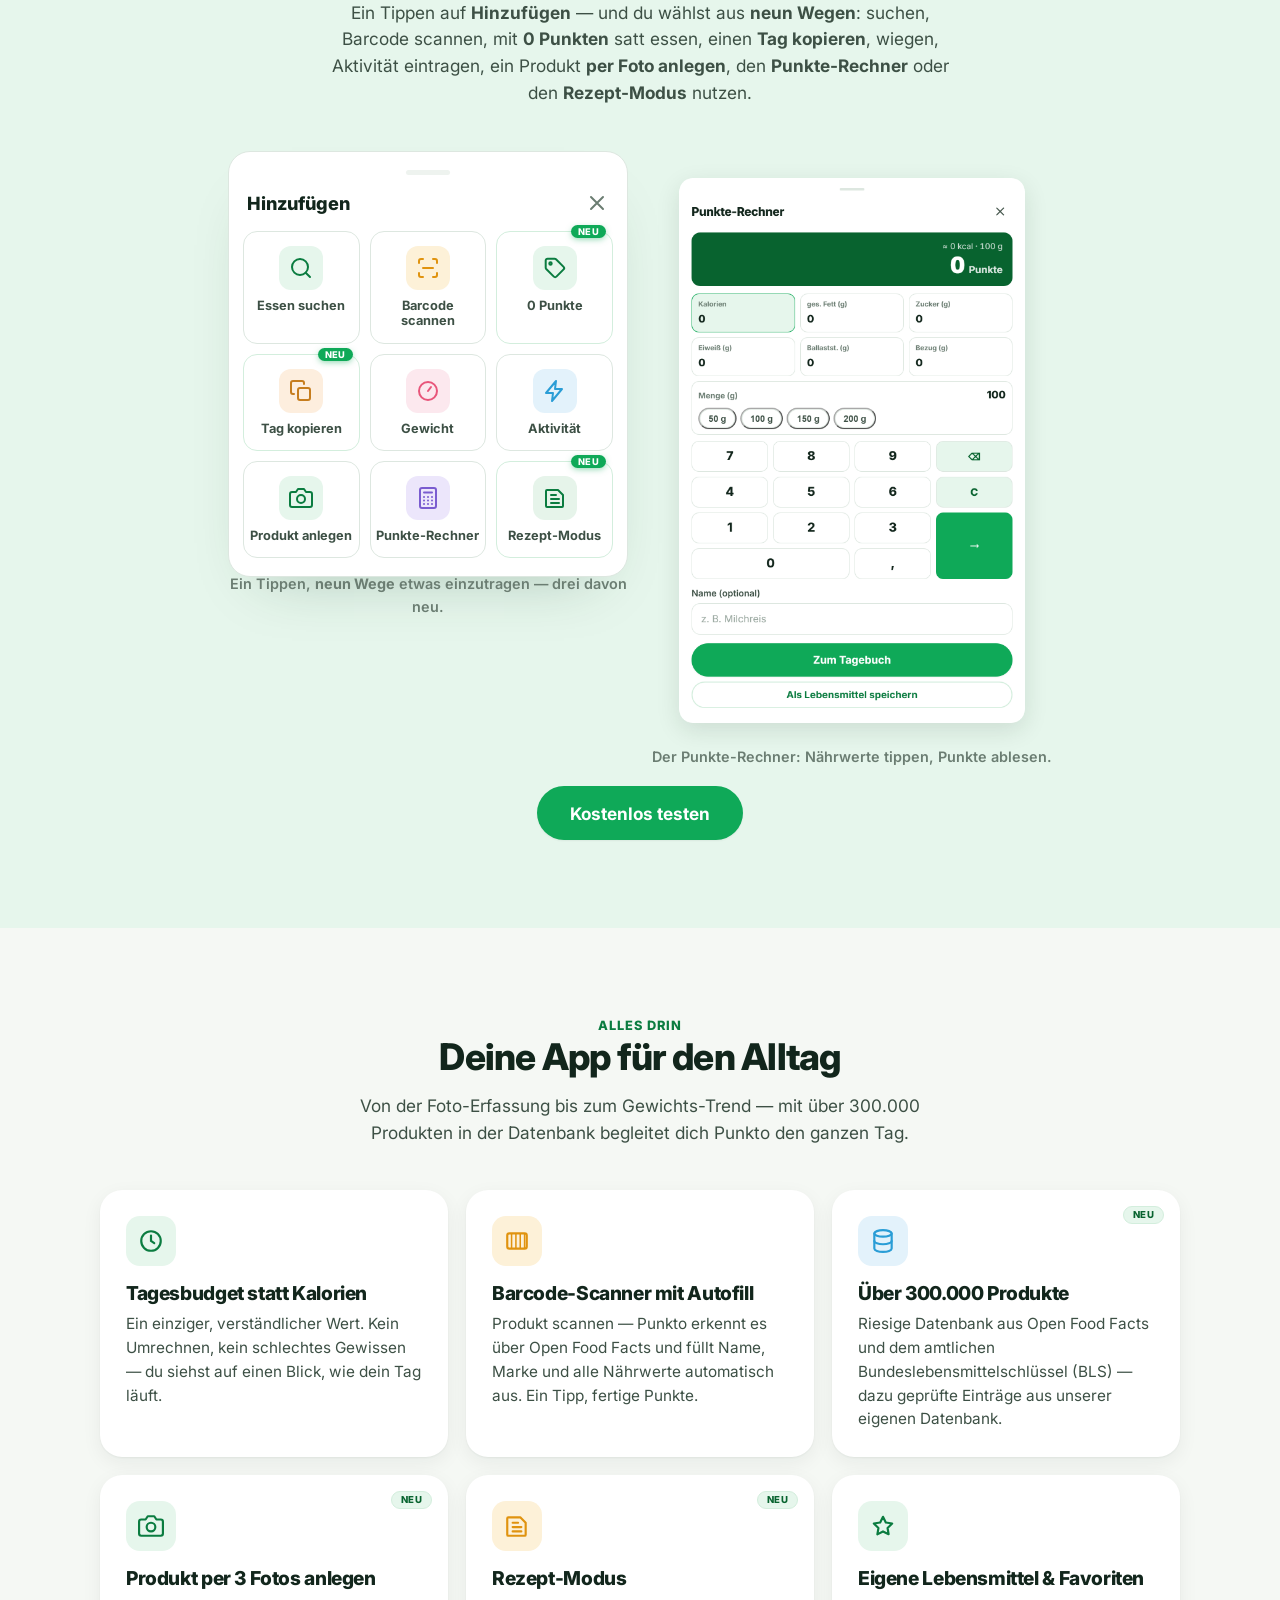
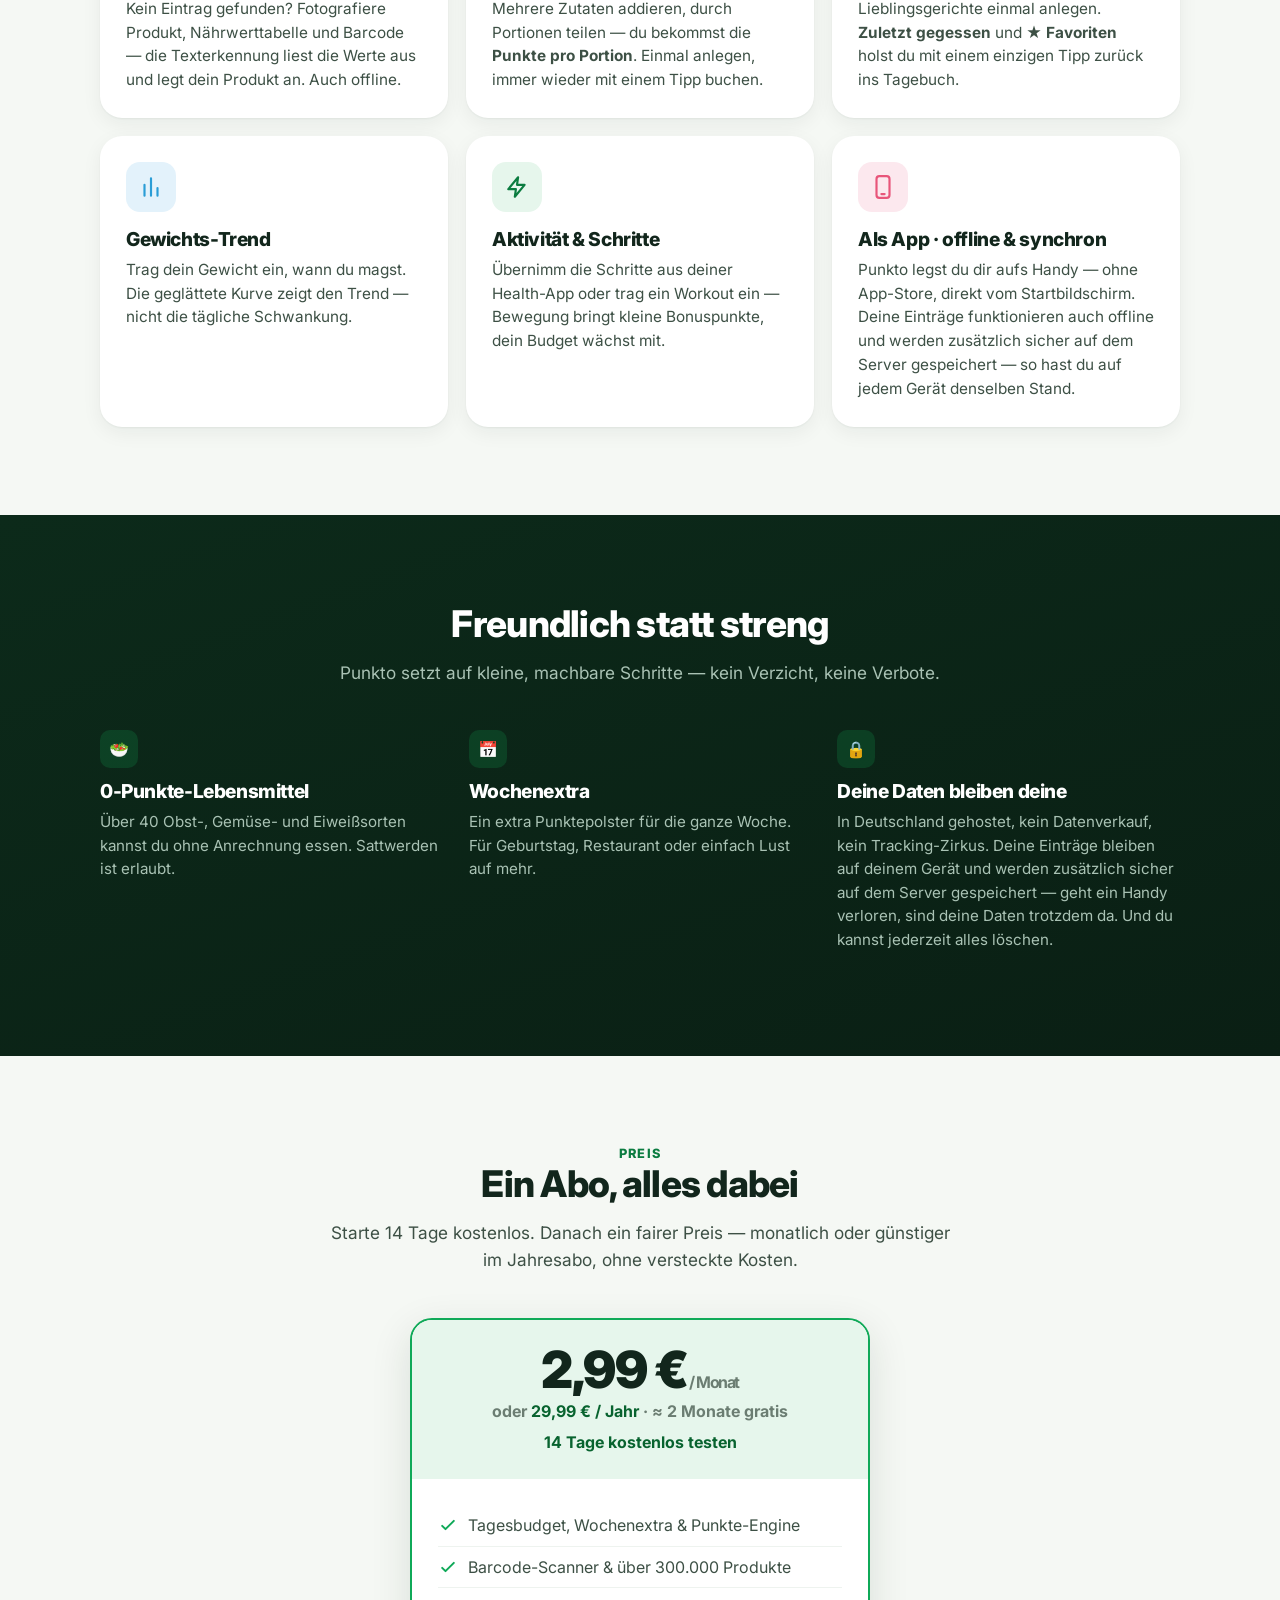
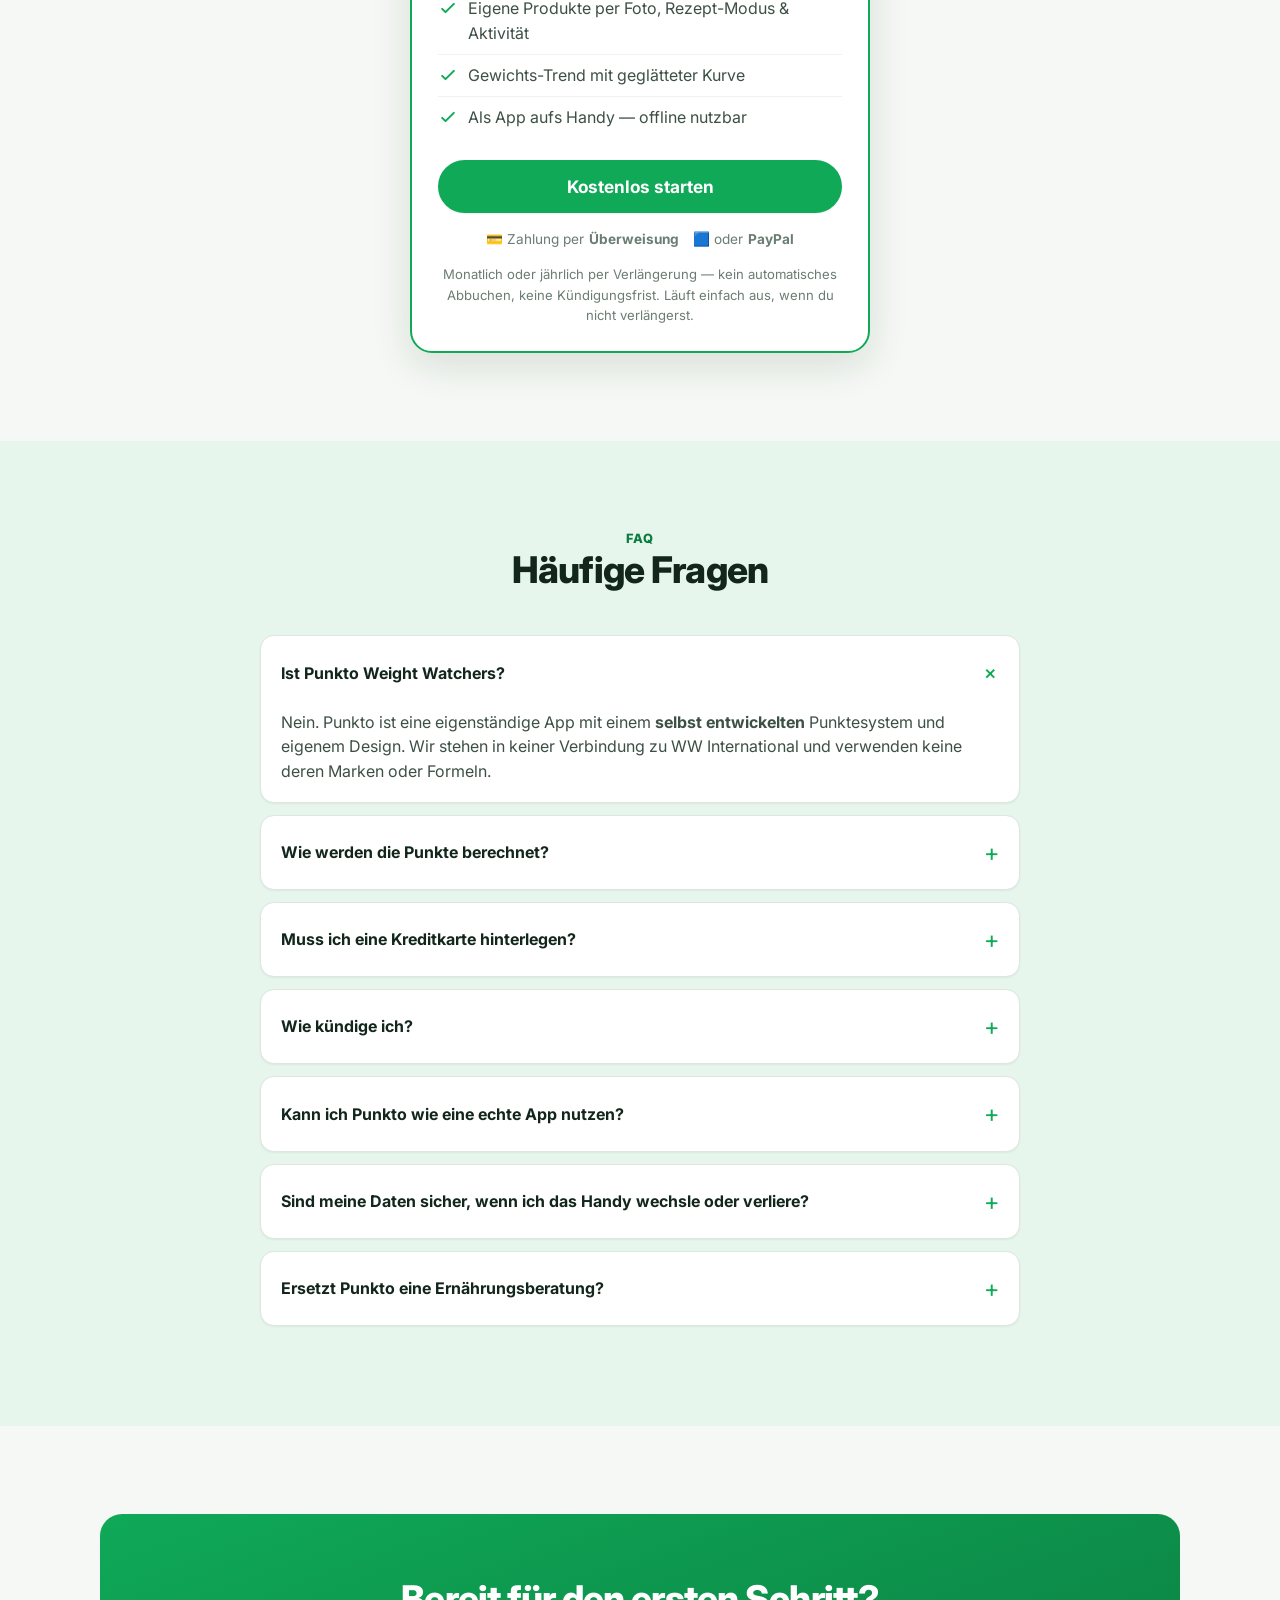
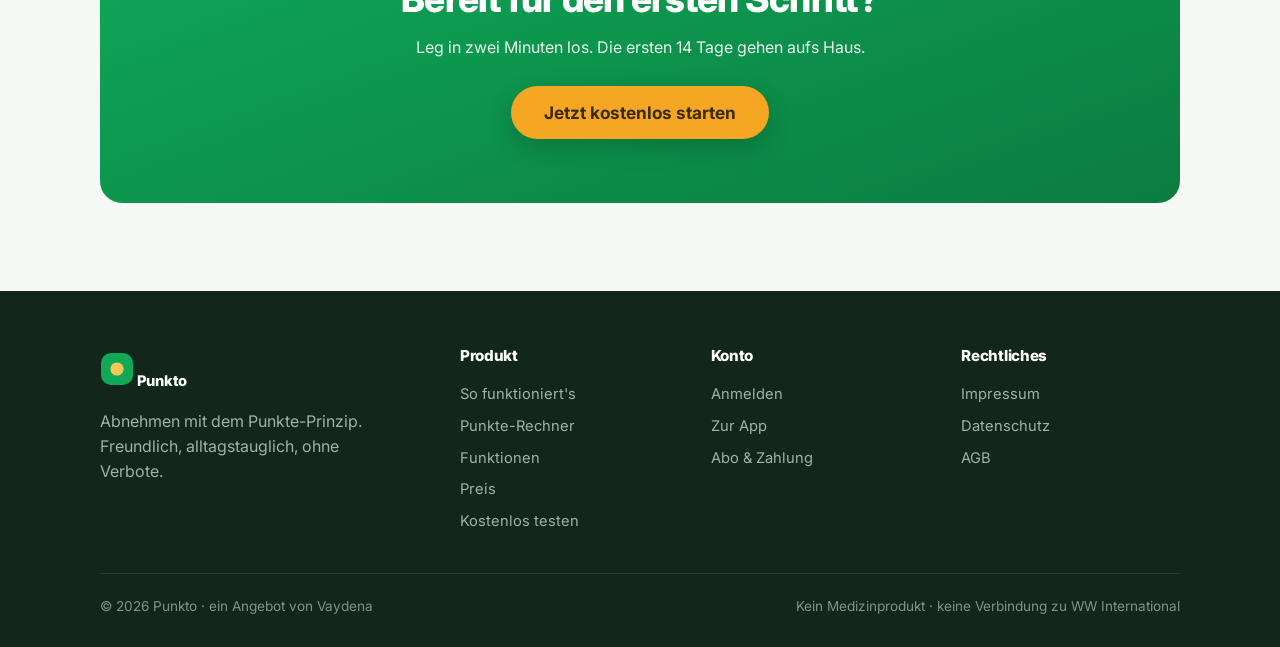
==== commit a4652774: "Landingpage: Server-Speicherung sichtbar machen (v43-1f7a) Startseite warb bisher nur mit "offline/g" ====
--- a/index.html
+++ b/index.html
@@ -274,8 +274,8 @@
       </div>
       <div class="feature berry">
         <div class="ic"><svg viewBox="0 0 24 24" fill="none" stroke="currentColor" stroke-width="2"><rect x="6" y="2" width="12" height="20" rx="2.6"/><path d="M10.5 18.5h3" stroke-linecap="round"/></svg></div>
-        <h3>Als App · offline</h3>
-        <p>Punkto legst du dir aufs Handy — ohne App-Store, direkt vom Startbildschirm. Deine Einträge funktionieren auch offline.</p>
+        <h3>Als App · offline &amp; synchron</h3>
+        <p>Punkto legst du dir aufs Handy — ohne App-Store, direkt vom Startbildschirm. Deine Einträge funktionieren auch offline und werden zusätzlich sicher auf dem Server gespeichert — so hast du auf jedem Gerät denselben Stand.</p>
       </div>
     </div>
   </div>
@@ -302,7 +302,7 @@
       <div class="col">
         <div class="n">🔒</div>
         <h3>Deine Daten bleiben deine</h3>
-        <p>Konto in Deutschland gehostet, kein Datenverkauf, kein Tracking-Zirkus. Du kannst jederzeit alles löschen.</p>
+        <p>In Deutschland gehostet, kein Datenverkauf, kein Tracking-Zirkus. Deine Einträge bleiben auf deinem Gerät und werden zusätzlich sicher auf dem Server gespeichert — geht ein Handy verloren, sind deine Daten trotzdem da. Und du kannst jederzeit alles löschen.</p>
       </div>
     </div>
   </div>
@@ -368,6 +368,10 @@
       <details>
         <summary>Kann ich Punkto wie eine echte App nutzen?</summary>
         <p>Ja. Punkto ist eine installierbare Web-App (PWA). Du kannst sie auf dem Startbildschirm ablegen und offline nutzen — ohne App-Store.</p>
+      </details>
+      <details>
+        <summary>Sind meine Daten sicher, wenn ich das Handy wechsle oder verliere?</summary>
+        <p>Ja. Dein Tagebuch, dein Gewicht und deine Aktivität liegen auf deinem Gerät und werden zusätzlich sicher auf dem Server in Deutschland gespeichert. Meldest du dich auf einem neuen Gerät an, sind deine Einträge wieder da — auch wenn das alte Handy weg ist.</p>
       </details>
       <details>
         <summary>Ersetzt Punkto eine Ernährungsberatung?</summary>
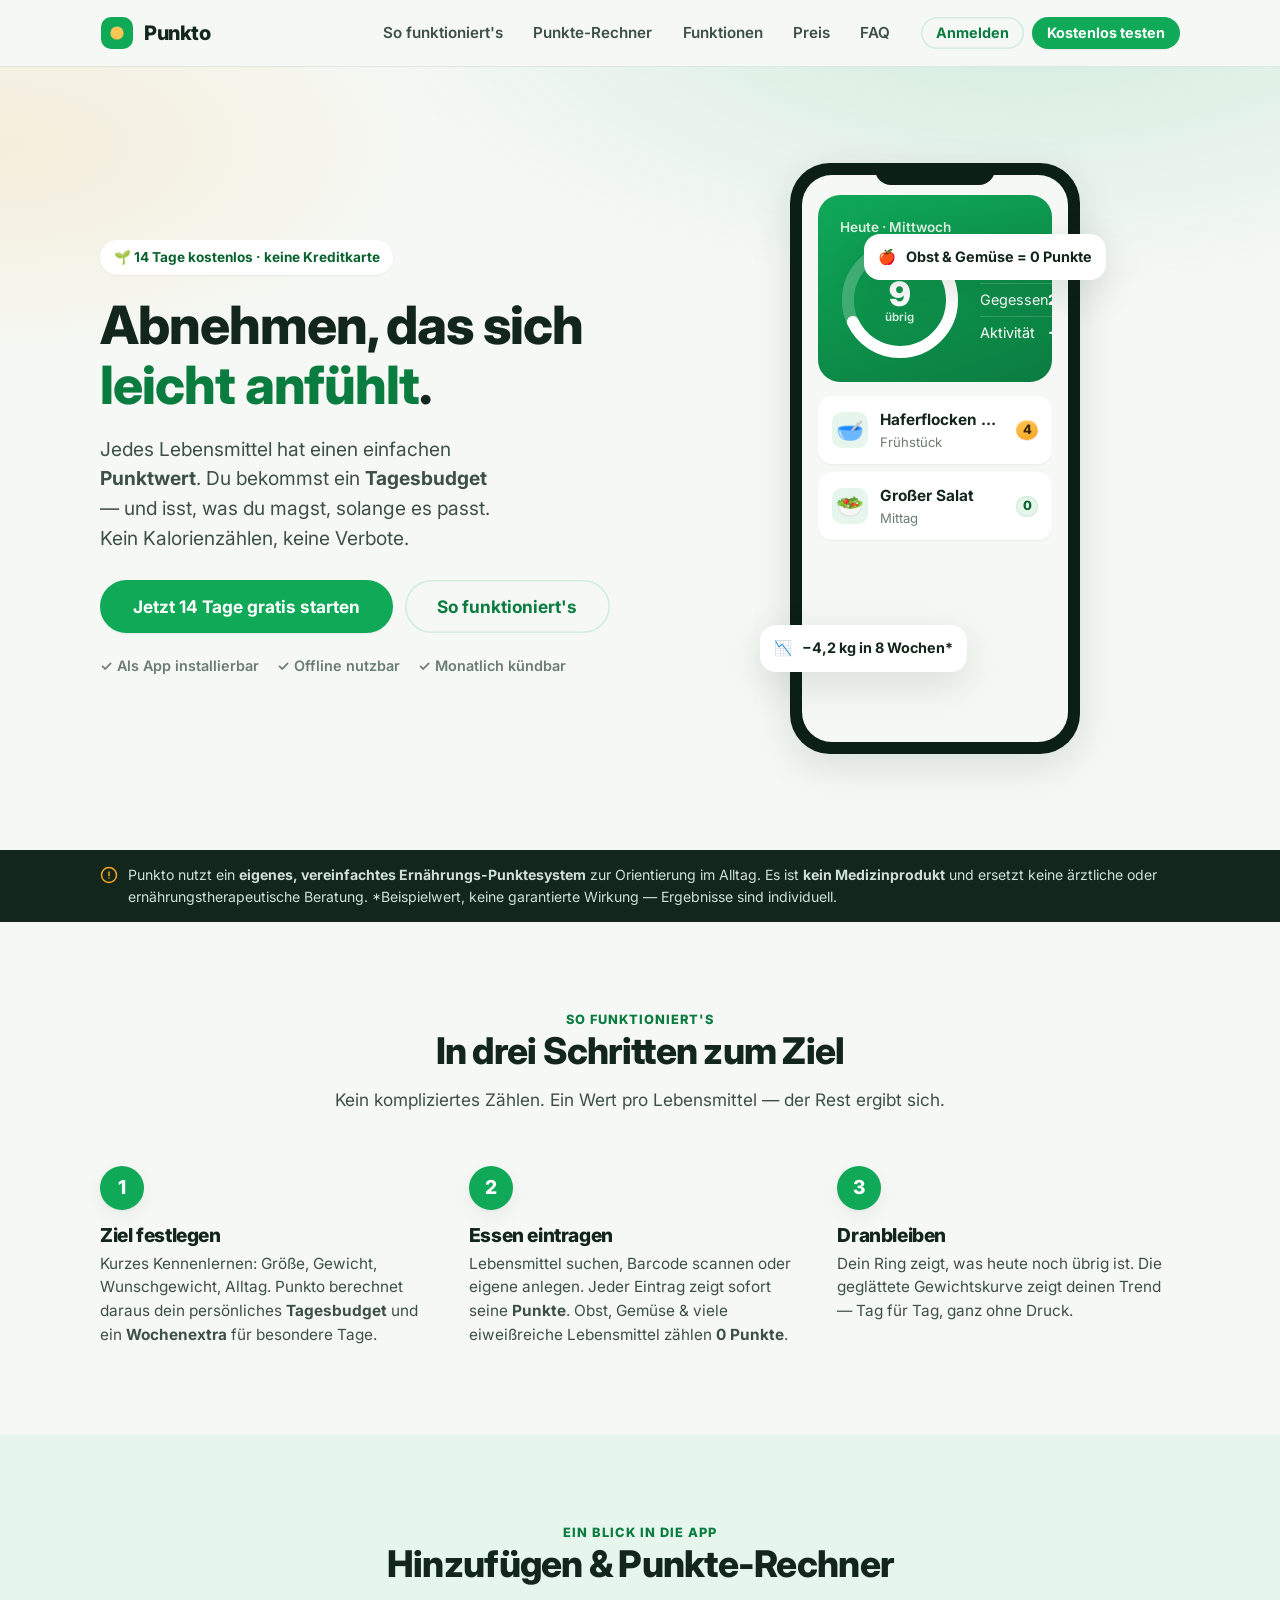
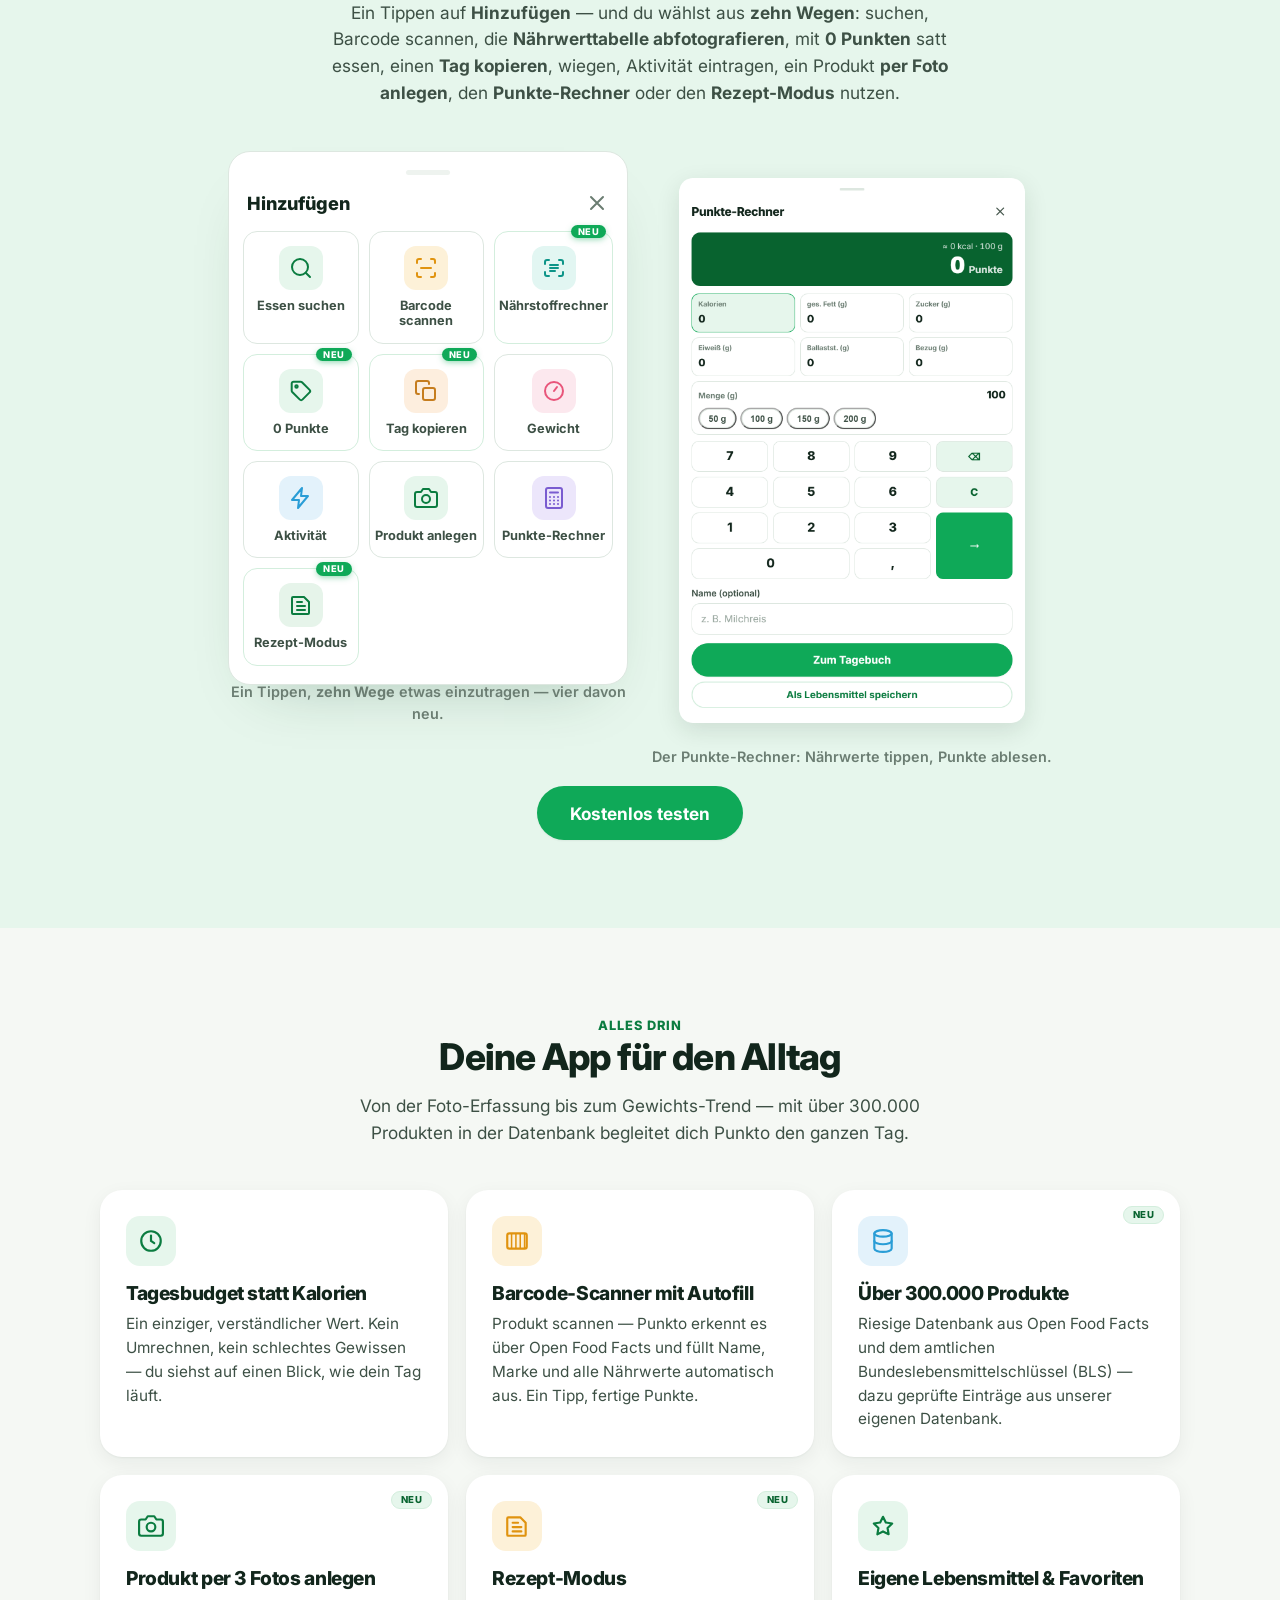
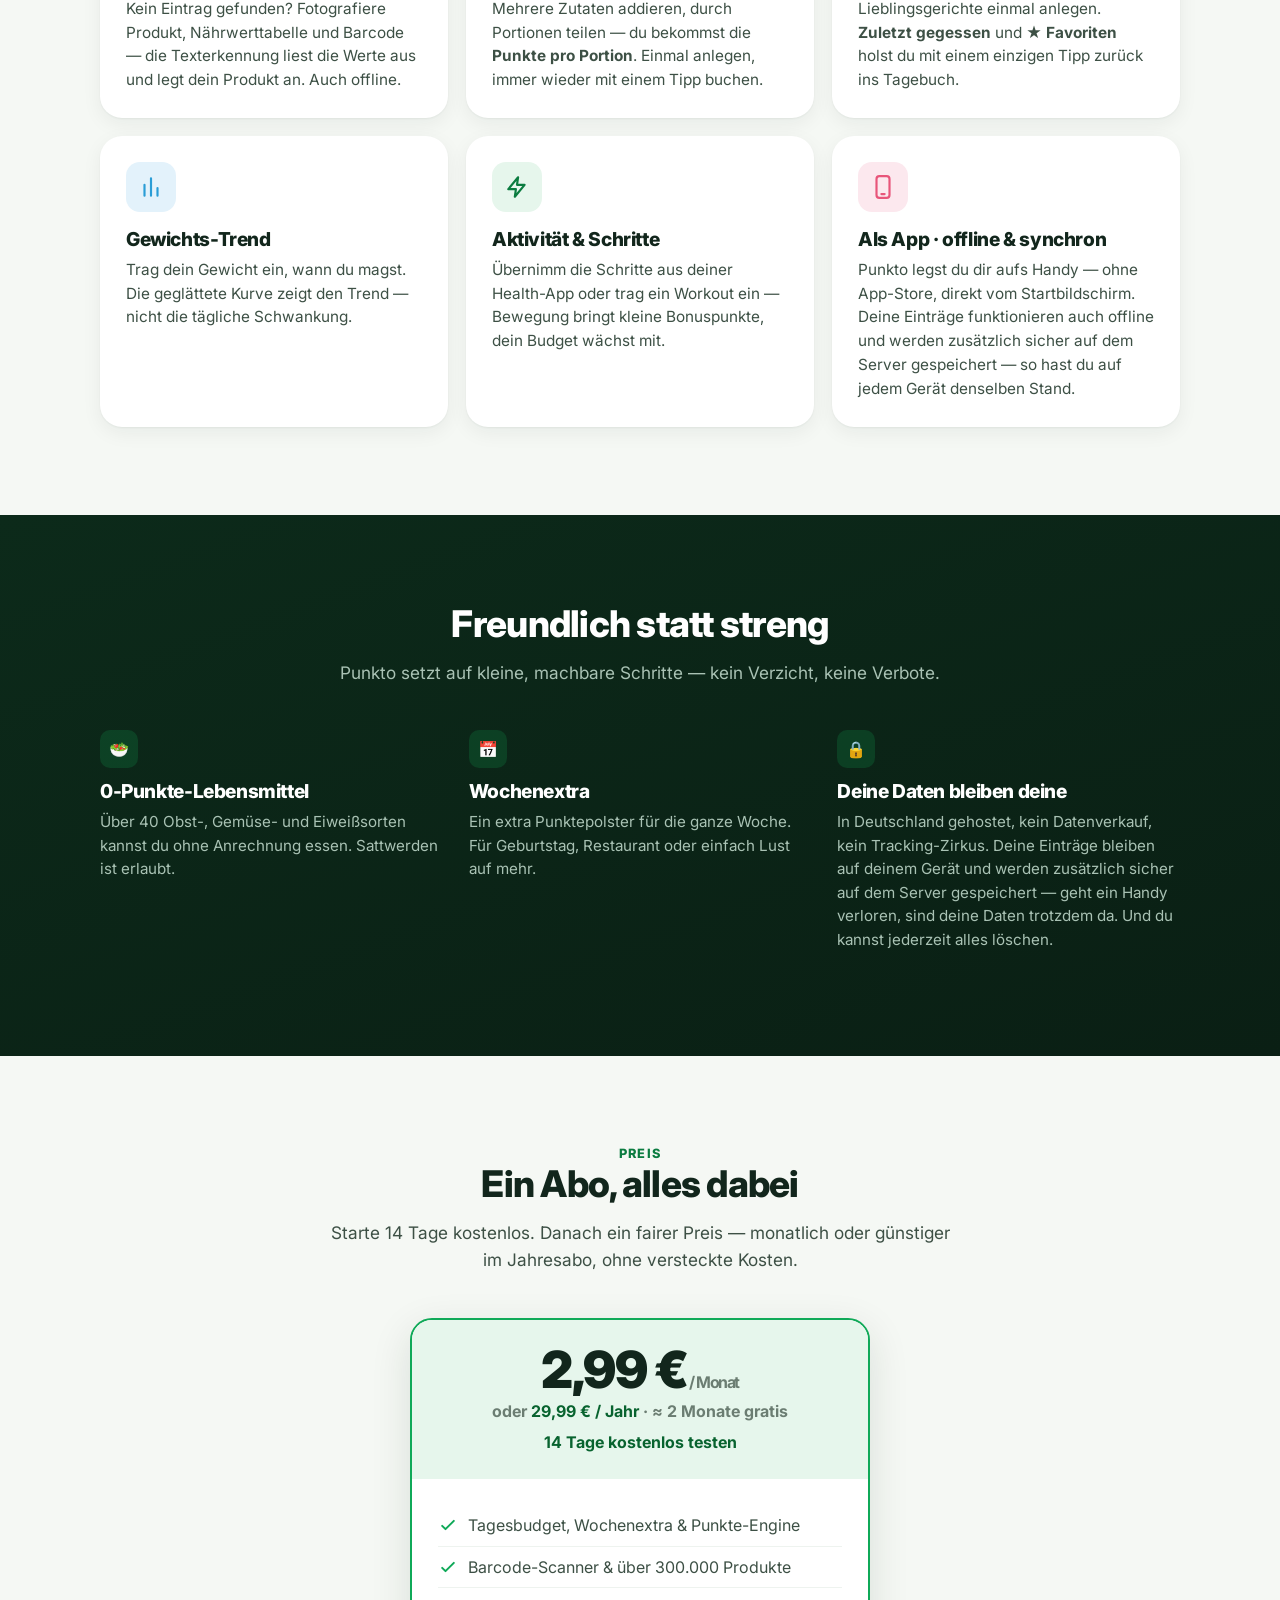
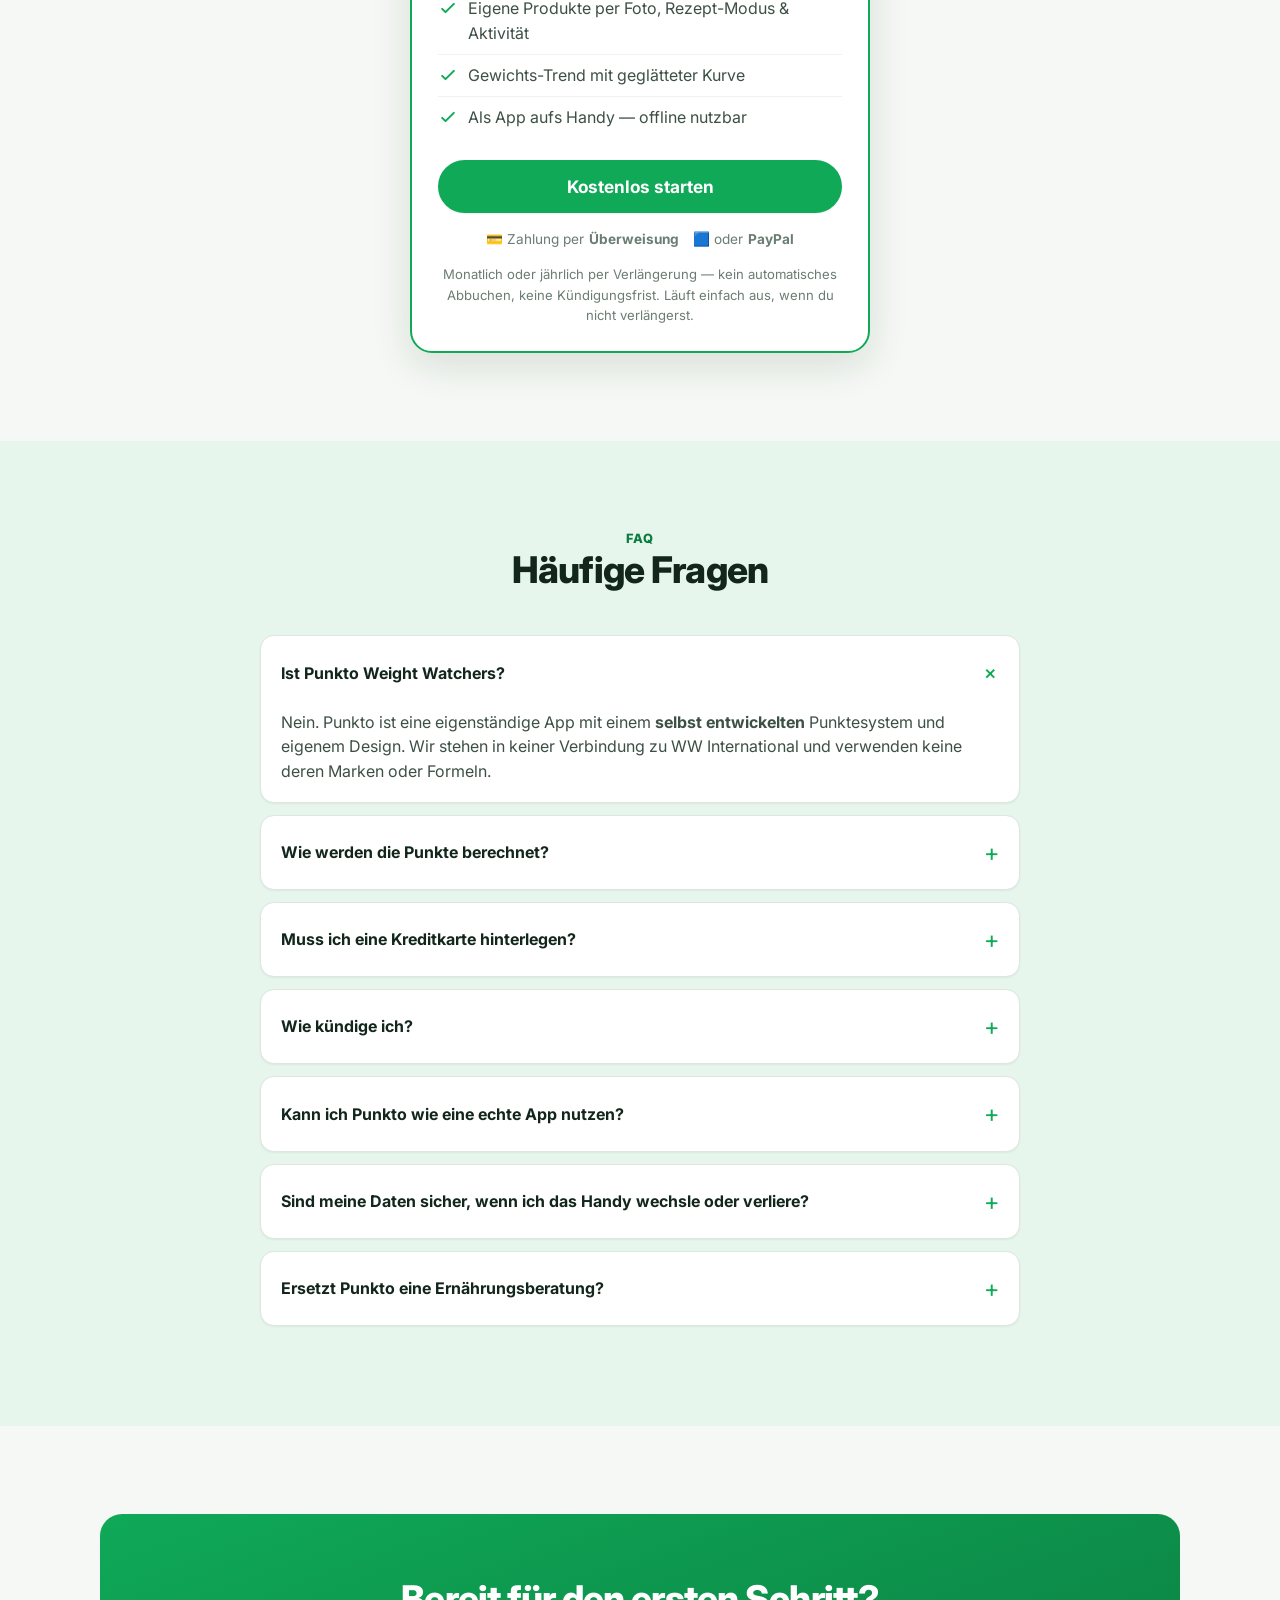
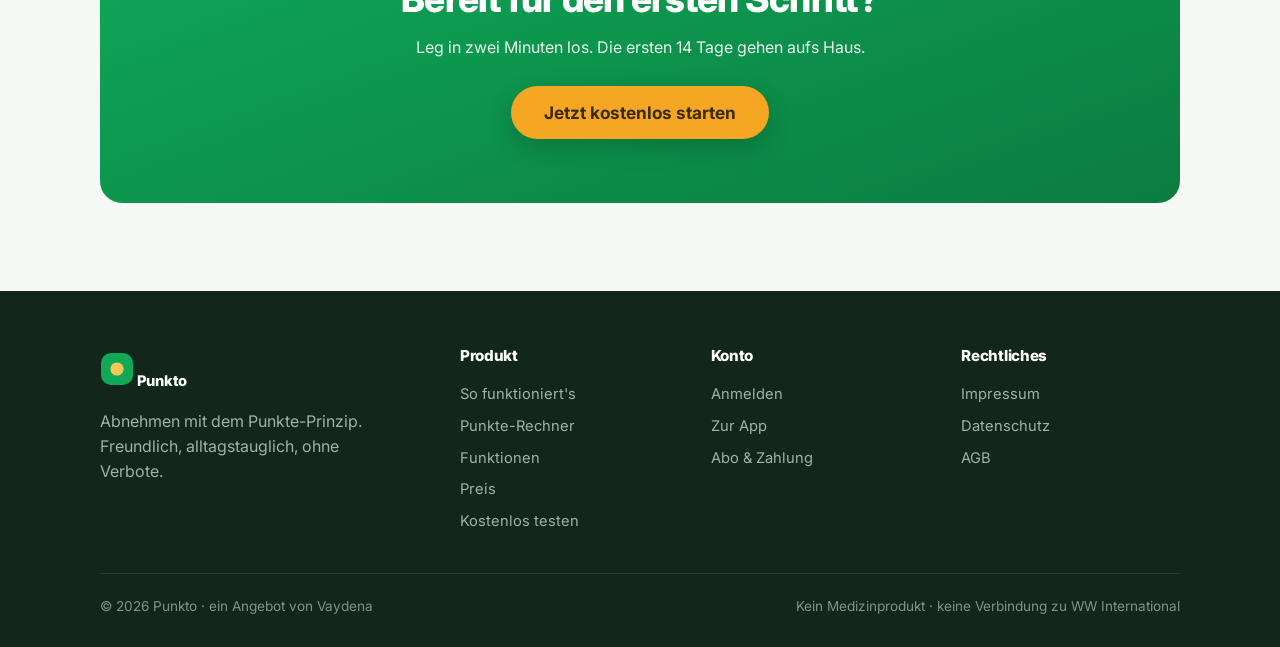
==== commit 803b3147: "Nährstoffrechner: zweiter Scanner (Nährwerttabelle → Punkte) Neuer Scanner neben dem Barcode-Scanner" ====
--- a/index.html
+++ b/index.html
@@ -43,6 +43,7 @@
   .addmock .am.v .qi{background:#ece6fb;color:#7a5cd0}
   .addmock .am.z .qi{background:#fdeede;color:#c67d1e}
   .addmock .am.r .qi{background:#e6f4ea;color:var(--green-700)}
+  .addmock .am.n .qi{background:#e2f6f2;color:#0d9488}
   .addmock .am.is-new{border-color:var(--green-tint-2)}
   .addmock .am .nb{position:absolute;top:-7px;right:6px;font-size:.58rem;font-weight:800;letter-spacing:.04em;text-transform:uppercase;color:#fff;background:var(--green);border-radius:999px;padding:2px 7px;line-height:1;box-shadow:0 2px 6px -1px rgba(15,169,88,.5)}
 
@@ -184,11 +185,11 @@
     <div class="section-head">
       <div class="eyebrow">Ein Blick in die App</div>
       <h2>Hinzufügen &amp; Punkte-Rechner</h2>
-      <p>Ein Tippen auf <b>Hinzufügen</b> — und du wählst aus <b>neun Wegen</b>: suchen, Barcode scannen, mit <b>0&nbsp;Punkten</b> satt essen, einen <b>Tag kopieren</b>, wiegen, Aktivität eintragen, ein Produkt <b>per Foto anlegen</b>, den <b>Punkte-Rechner</b> oder den <b>Rezept-Modus</b> nutzen.</p>
+      <p>Ein Tippen auf <b>Hinzufügen</b> — und du wählst aus <b>zehn Wegen</b>: suchen, Barcode scannen, die <b>Nährwerttabelle abfotografieren</b>, mit <b>0&nbsp;Punkten</b> satt essen, einen <b>Tag kopieren</b>, wiegen, Aktivität eintragen, ein Produkt <b>per Foto anlegen</b>, den <b>Punkte-Rechner</b> oder den <b>Rezept-Modus</b> nutzen.</p>
     </div>
     <div class="shots">
       <figure class="shot">
-        <div class="addmock" role="img" aria-label="Das Hinzufügen-Menü der Punkto-App mit neun Kacheln: Essen suchen, Barcode scannen, 0 Punkte, Tag kopieren, Gewicht, Aktivität, Produkt anlegen, Punkte-Rechner und Rezept-Modus.">
+        <div class="addmock" role="img" aria-label="Das Hinzufügen-Menü der Punkto-App mit zehn Kacheln: Essen suchen, Barcode scannen, Nährstoffrechner, 0 Punkte, Tag kopieren, Gewicht, Aktivität, Produkt anlegen, Punkte-Rechner und Rezept-Modus.">
           <div class="grab"></div>
           <div class="amhead">
             <b>Hinzufügen</b>
@@ -197,6 +198,7 @@
           <div class="amgrid">
             <div class="am"><span class="qi"><svg viewBox="0 0 24 24" fill="none" stroke="currentColor" stroke-width="2" stroke-linecap="round" stroke-linejoin="round"><circle cx="11" cy="11" r="8"/><path d="M21 21l-4.3-4.3"/></svg></span><span class="lbl">Essen suchen</span></div>
             <div class="am a"><span class="qi"><svg viewBox="0 0 24 24" fill="none" stroke="currentColor" stroke-width="2" stroke-linecap="round" stroke-linejoin="round"><path d="M3 7V5a2 2 0 0 1 2-2h2M17 3h2a2 2 0 0 1 2 2v2M21 17v2a2 2 0 0 1-2 2h-2M7 21H5a2 2 0 0 1-2-2v-2"/><path d="M7 12h10"/></svg></span><span class="lbl">Barcode scannen</span></div>
+            <div class="am n is-new"><span class="nb">neu</span><span class="qi"><svg viewBox="0 0 24 24" fill="none" stroke="currentColor" stroke-width="2" stroke-linecap="round" stroke-linejoin="round"><path d="M3 8V6a2 2 0 0 1 2-2h2M17 4h2a2 2 0 0 1 2 2v2M21 16v2a2 2 0 0 1-2 2h-2M7 20H5a2 2 0 0 1-2-2v-2"/><path d="M8 9h8M8 12h8M8 15h5"/></svg></span><span class="lbl">Nährstoffrechner</span></div>
             <div class="am is-new"><span class="nb">neu</span><span class="qi"><svg viewBox="0 0 24 24" fill="none" stroke="currentColor" stroke-width="2" stroke-linecap="round" stroke-linejoin="round"><path d="M20.6 13.4l-7.2 7.2a1.8 1.8 0 0 1-2.55 0l-7.6-7.6A2 2 0 0 1 2.7 11.6V4.5a1.8 1.8 0 0 1 1.8-1.8h7.1a2 2 0 0 1 1.4.6l7.6 7.6a1.8 1.8 0 0 1 0 2.5z"/><circle cx="7.5" cy="7.5" r="1.2"/></svg></span><span class="lbl">0 Punkte</span></div>
             <div class="am z is-new"><span class="nb">neu</span><span class="qi"><svg viewBox="0 0 24 24" fill="none" stroke="currentColor" stroke-width="2" stroke-linecap="round" stroke-linejoin="round"><rect x="9" y="9" width="12" height="12" rx="2"/><path d="M5 15H4a2 2 0 0 1-2-2V4a2 2 0 0 1 2-2h9a2 2 0 0 1 2 2v1"/></svg></span><span class="lbl">Tag kopieren</span></div>
             <div class="am b"><span class="qi"><svg viewBox="0 0 24 24" fill="none" stroke="currentColor" stroke-width="2" stroke-linecap="round" stroke-linejoin="round"><circle cx="12" cy="12" r="9"/><path d="M12 12l3-4"/></svg></span><span class="lbl">Gewicht</span></div>
@@ -206,7 +208,7 @@
             <div class="am r is-new"><span class="nb">neu</span><span class="qi"><svg viewBox="0 0 24 24" fill="none" stroke="currentColor" stroke-width="2" stroke-linecap="round" stroke-linejoin="round"><path d="M4 4h11l5 5v11a1 1 0 0 1-1 1H4a1 1 0 0 1-1-1V5a1 1 0 0 1 1-1z"/><path d="M8 9h5M8 13h8M8 17h8"/></svg></span><span class="lbl">Rezept-Modus</span></div>
           </div>
         </div>
-        <figcaption>Ein Tippen, <b>neun Wege</b> etwas einzutragen — drei davon neu.</figcaption>
+        <figcaption>Ein Tippen, <b>zehn Wege</b> etwas einzutragen — vier davon neu.</figcaption>
       </figure>
       <figure class="shot">
         <img src="assets/shot-rechner.png" width="648" height="971" loading="lazy" decoding="async"
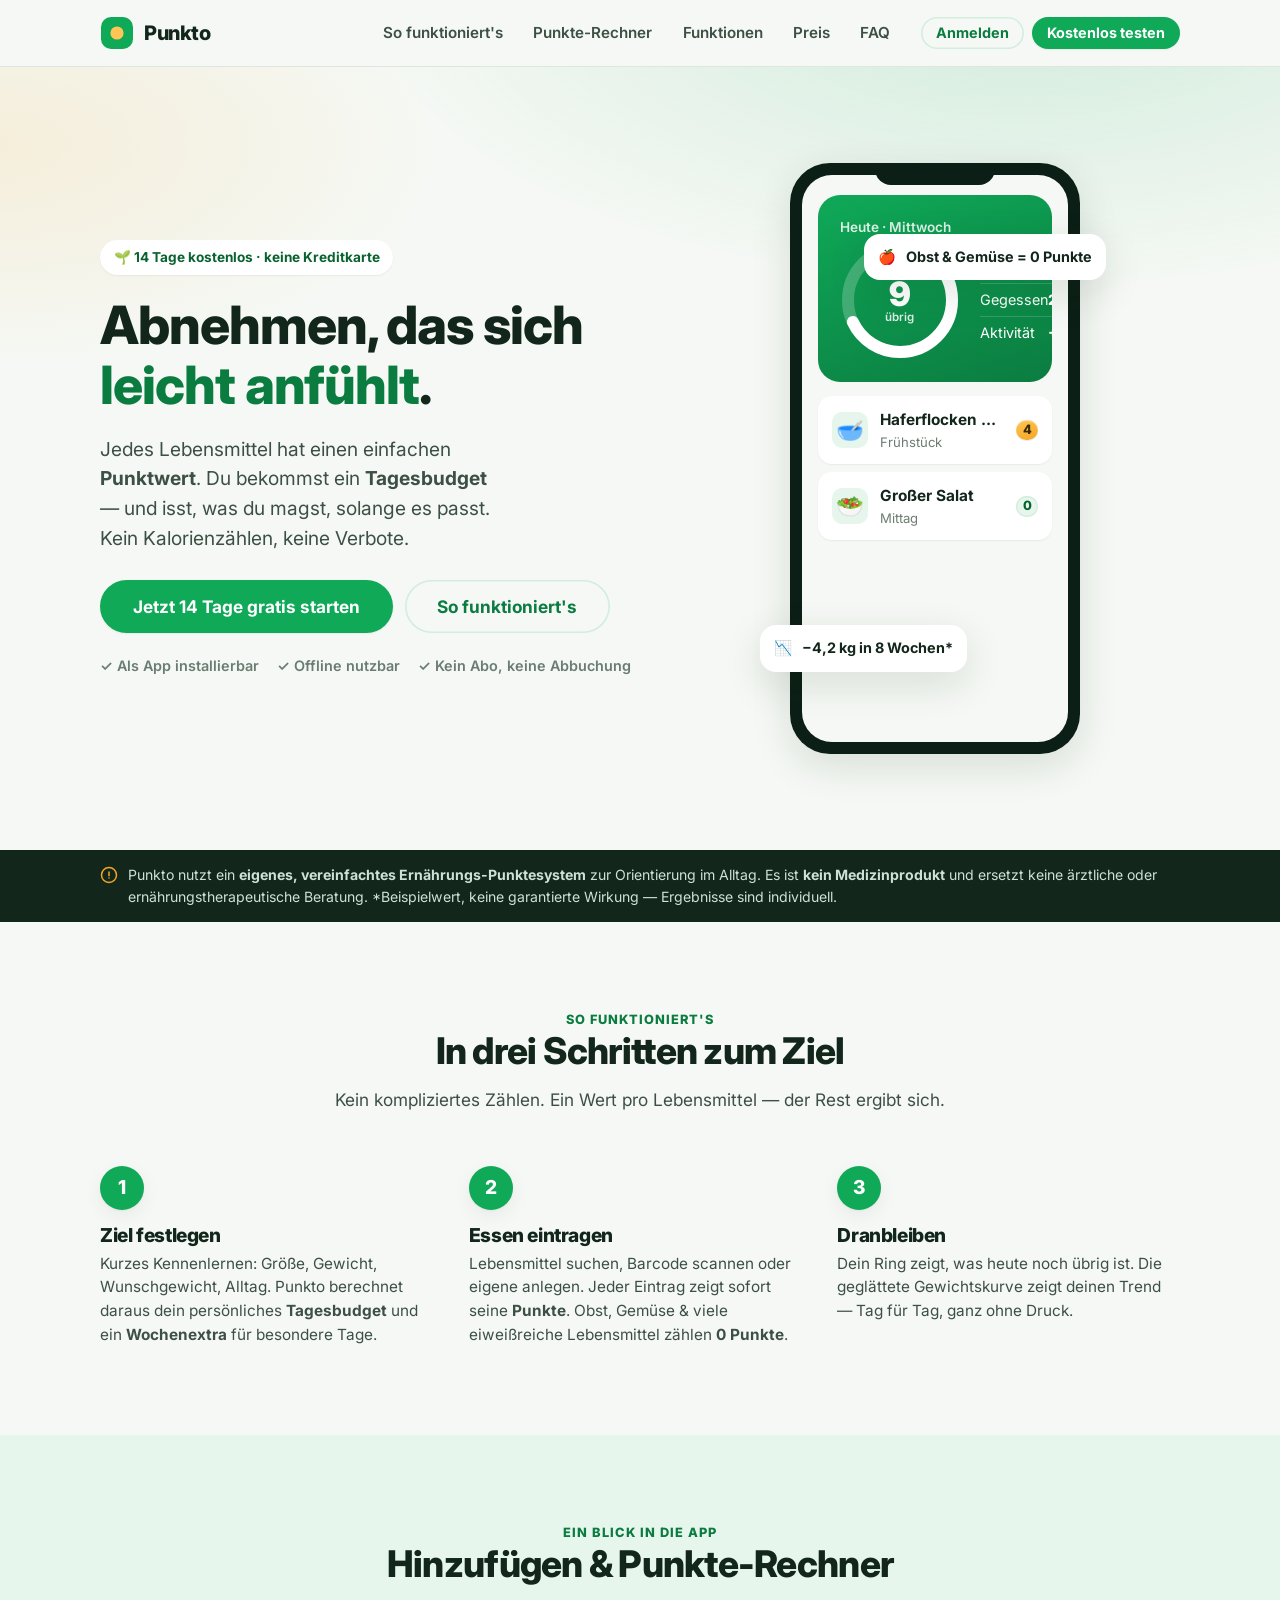
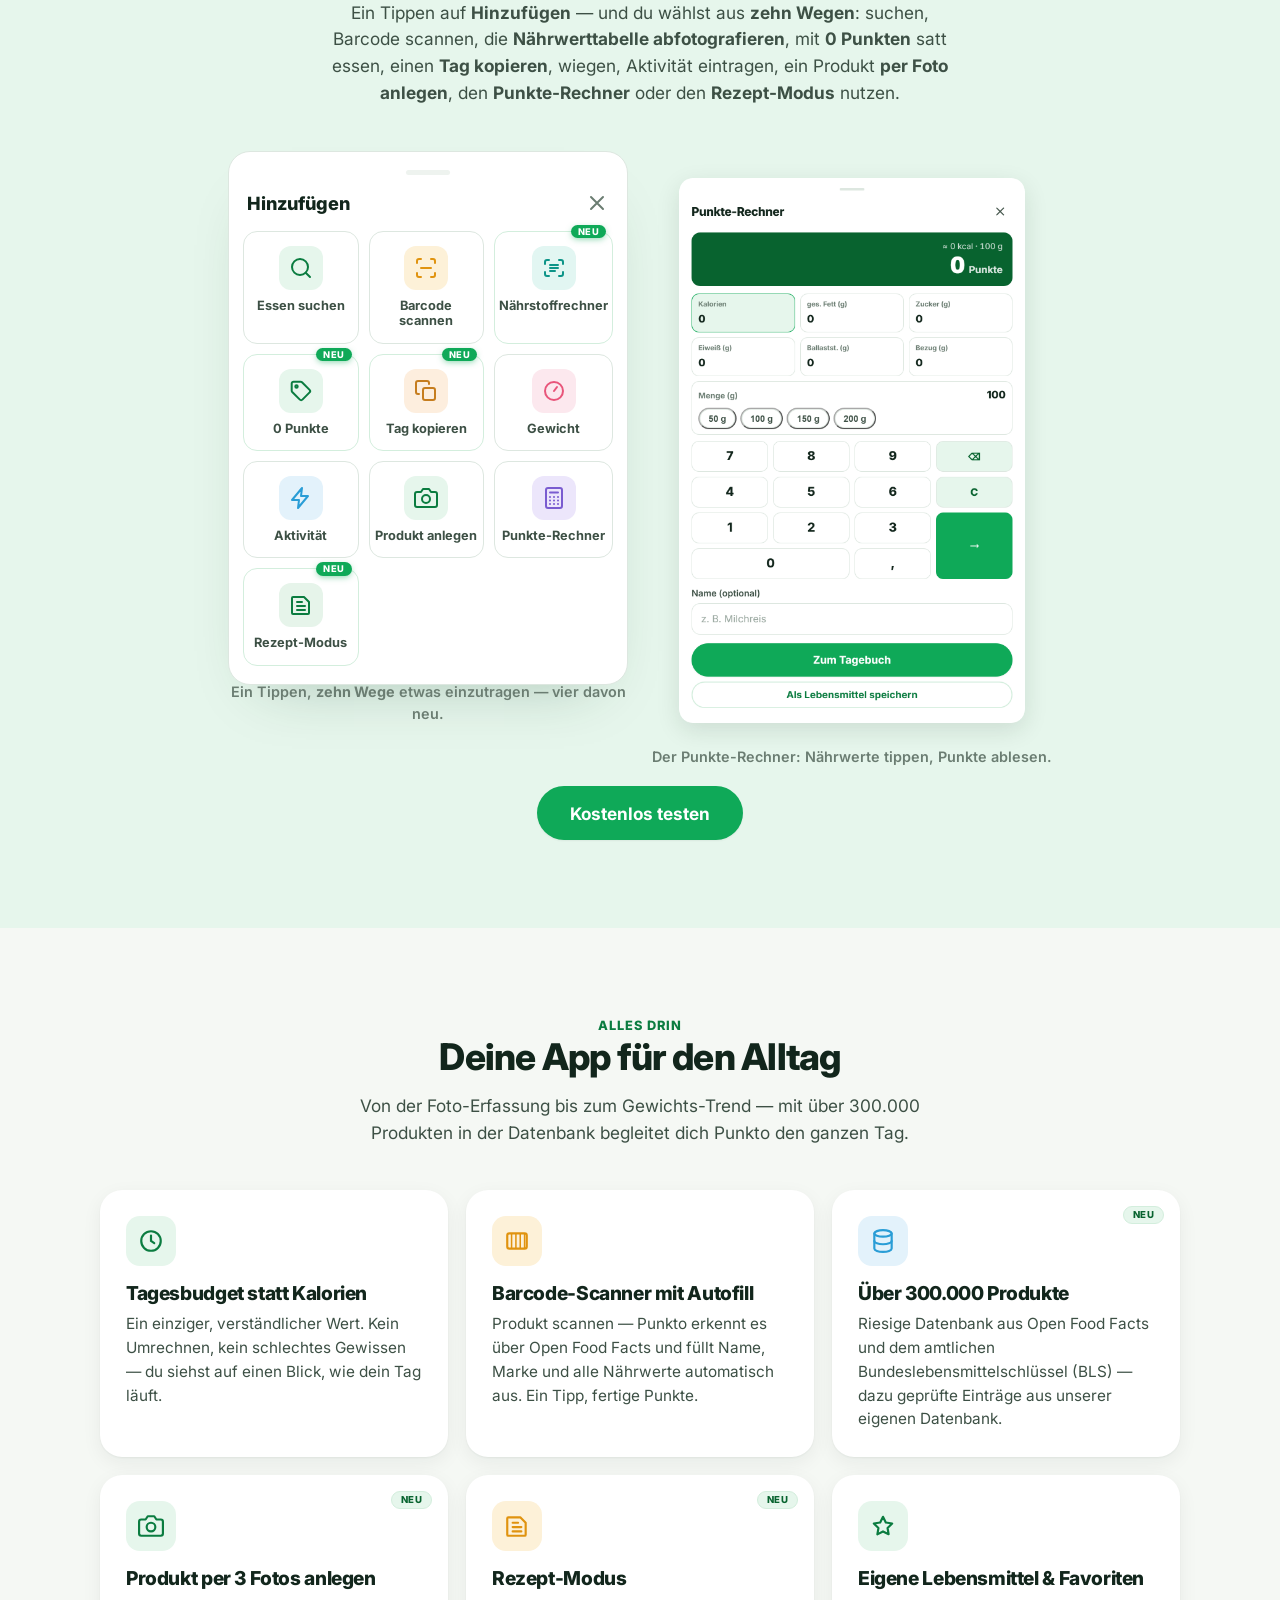
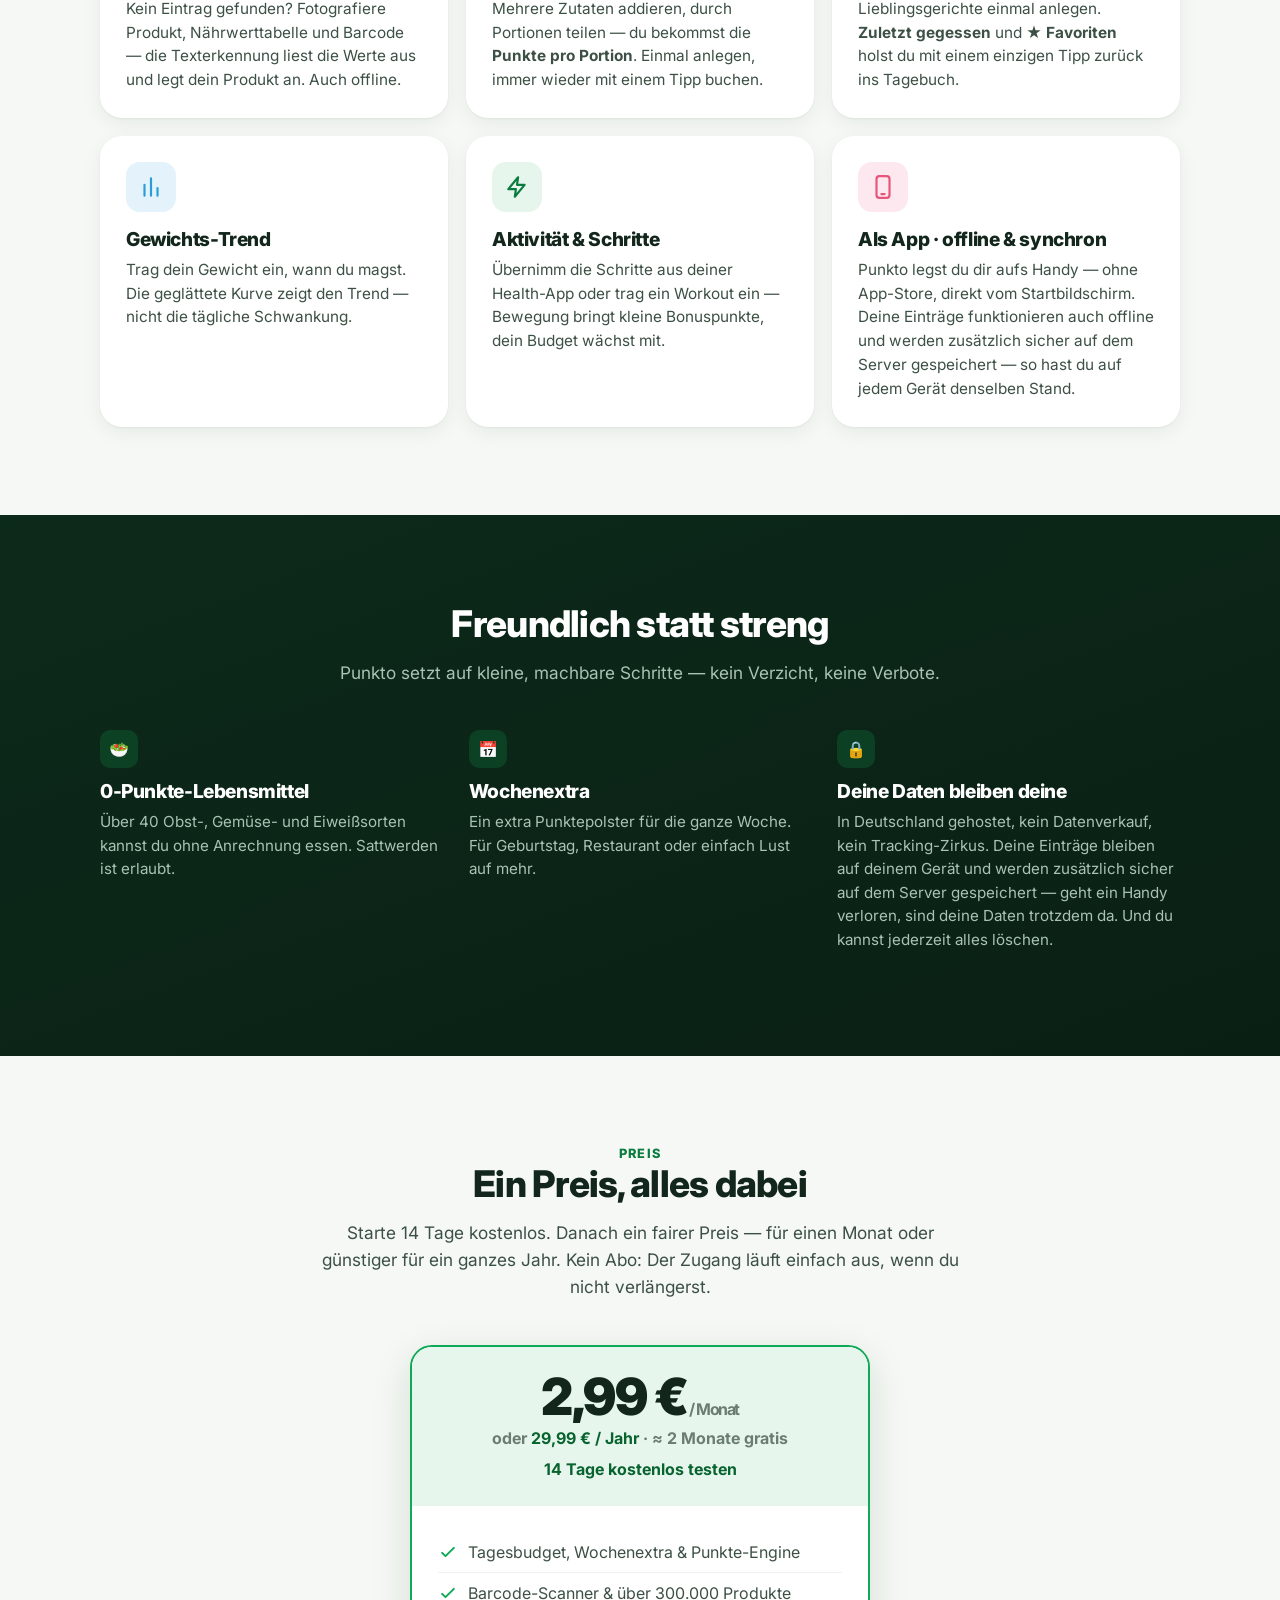
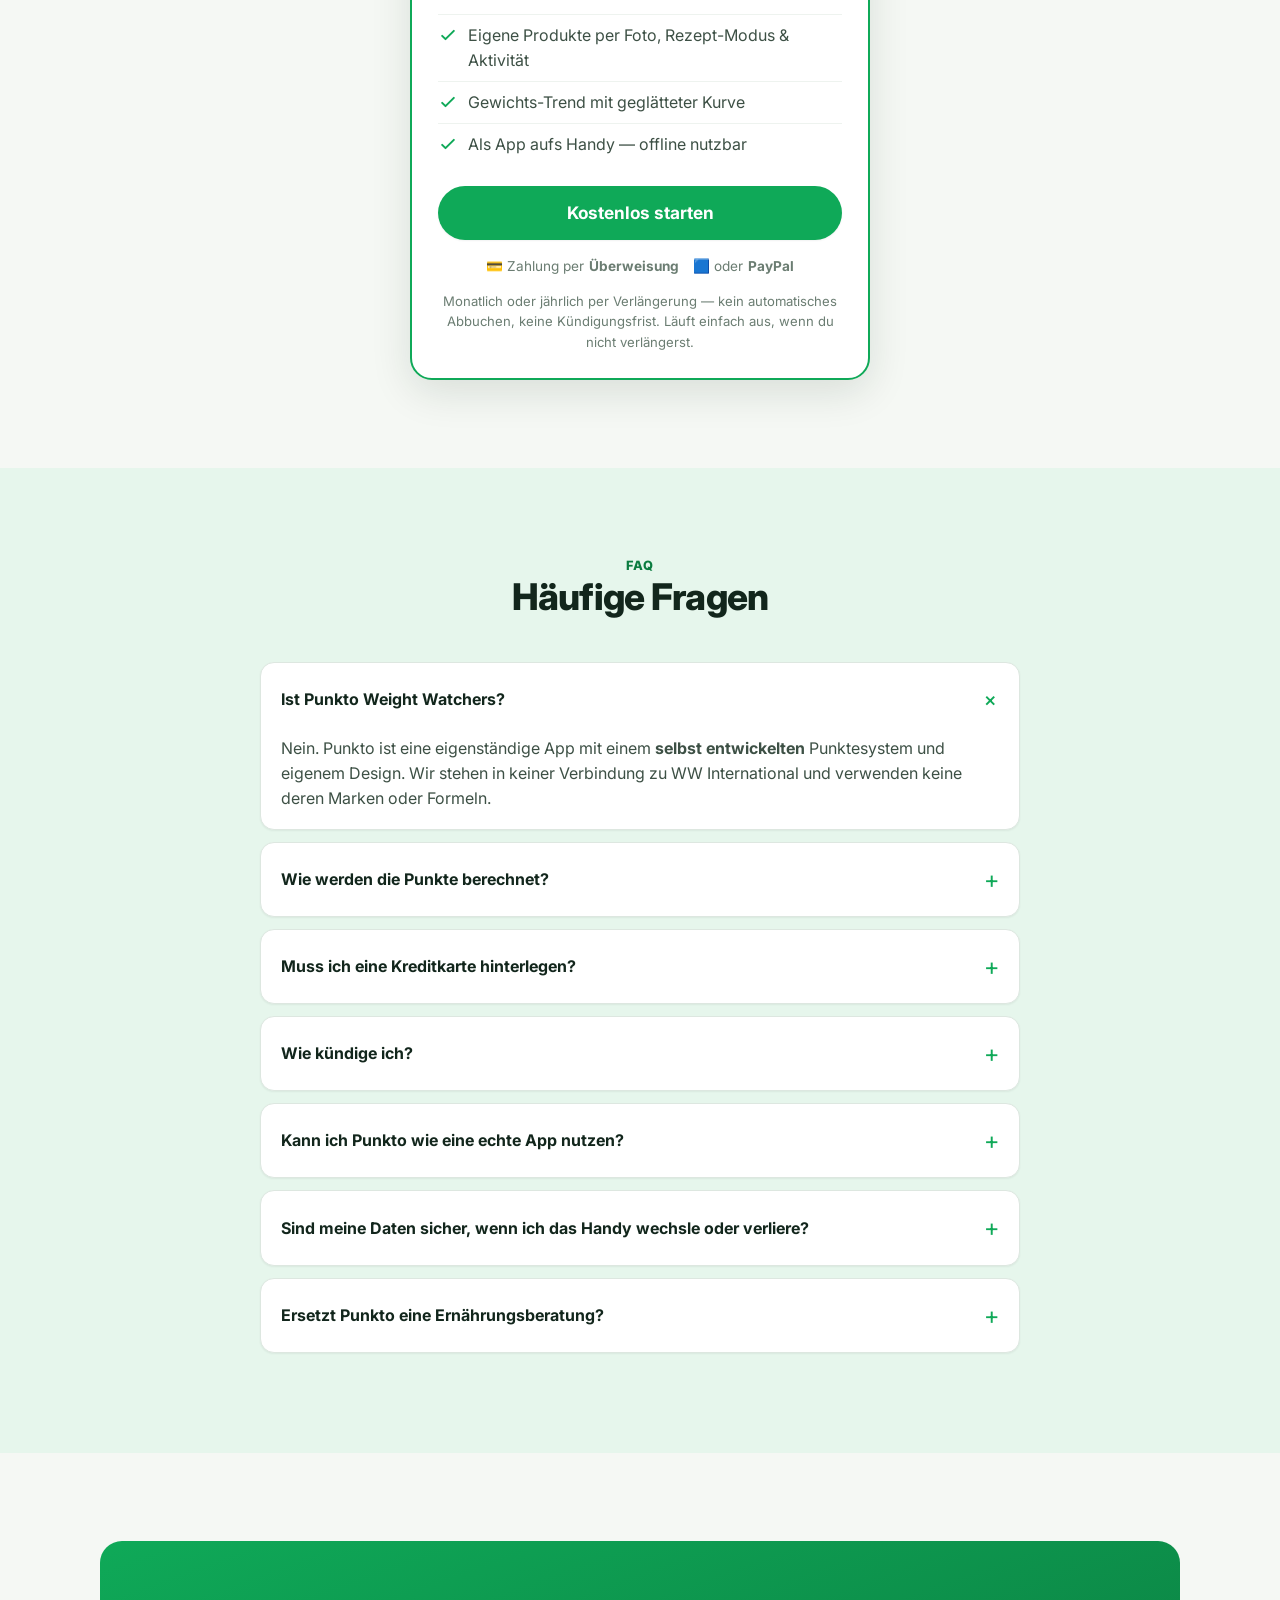
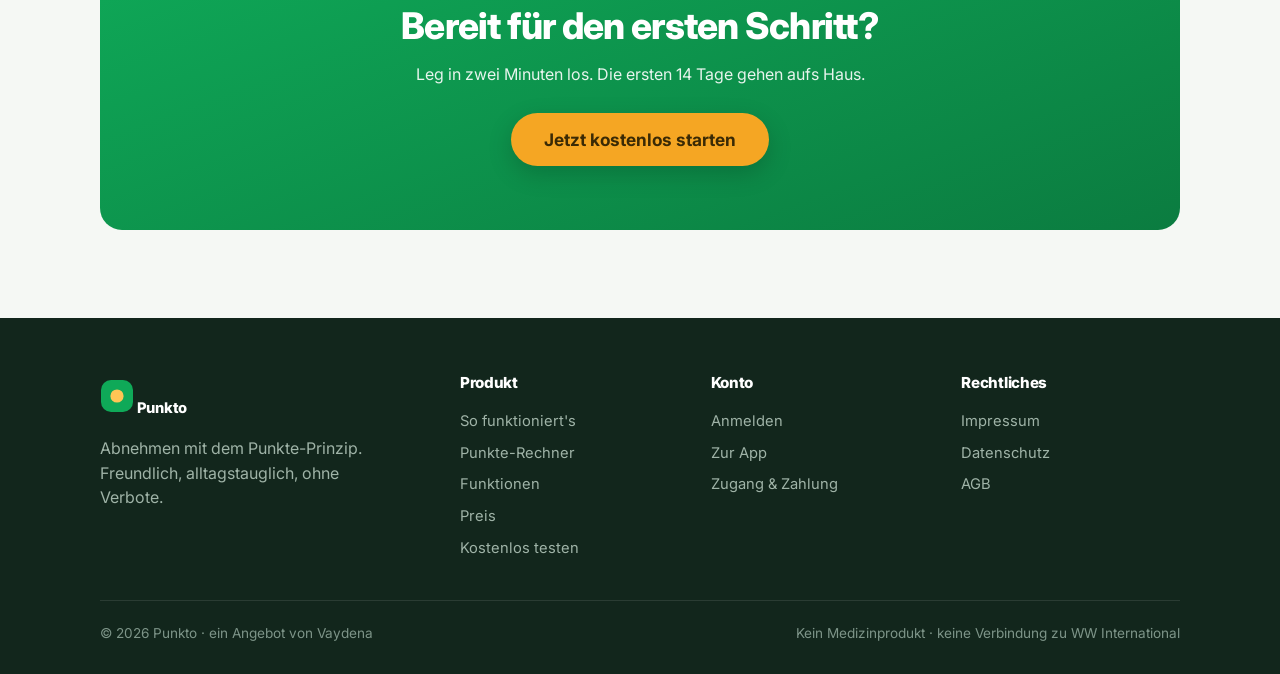
==== commit 54ad5262: "Review-Fixes: Sync/Logout/Tageswechsel, Einheiten, Undo, Gewichtskurve, Texte Co-Authored-By: Claude" ====
--- a/index.html
+++ b/index.html
@@ -95,7 +95,7 @@
       <div class="trustline">
         <span>✓ Als App installierbar</span>
         <span>✓ Offline nutzbar</span>
-        <span>✓ Monatlich kündbar</span>
+        <span>✓ Kein Abo, keine Abbuchung</span>
       </div>
     </div>
 
@@ -315,8 +315,8 @@
   <div class="wrap">
     <div class="section-head">
       <div class="eyebrow">Preis</div>
-      <h2>Ein Abo, alles dabei</h2>
-      <p>Starte 14 Tage kostenlos. Danach ein fairer Preis — monatlich oder günstiger im Jahresabo, ohne versteckte Kosten.</p>
+      <h2>Ein Preis, alles dabei</h2>
+      <p>Starte 14 Tage kostenlos. Danach ein fairer Preis — für einen Monat oder günstiger für ein ganzes Jahr. Kein Abo: Der Zugang läuft einfach aus, wenn du nicht verlängerst.</p>
     </div>
     <div class="offer">
       <div class="top">
@@ -420,7 +420,7 @@
         <h4>Konto</h4>
         <a href="anmelden.html">Anmelden</a>
         <a href="app.html">Zur App</a>
-        <a href="konto.html">Abo &amp; Zahlung</a>
+        <a href="konto.html">Zugang &amp; Zahlung</a>
       </div>
       <div>
         <h4>Rechtliches</h4>
--- a/assets/punkto.css
+++ b/assets/punkto.css
@@ -399,8 +399,23 @@
 .stat .v{font-size:1.6rem;font-weight:900;letter-spacing:-.02em;line-height:1}
 .stat .l{font-size:.76rem;color:var(--muted);font-weight:700;margin-top:4px}
 .chart-card{background:var(--card);border-radius:var(--r-lg);padding:20px;box-shadow:var(--shadow);margin-top:16px}
-.chart-wrap{position:relative;width:100%;height:210px}
-.chart-wrap svg{width:100%;height:100%;overflow:visible}
+.chart-wrap{position:relative;width:100%}
+.chart-wrap svg{width:100%;height:auto;display:block;overflow:visible}
+.chart-wrap .list-empty{min-height:200px}
+.wc-ax{font-size:11px;fill:var(--muted)}
+.wc-grid{stroke:var(--line-2);stroke-width:1}
+.wc-goal{stroke:var(--berry);stroke-width:1.5}
+.wc-goal-t{font-size:11px;font-weight:700;fill:var(--berry)}
+.wc-raw{fill:none;stroke:var(--green);stroke-width:1.2;stroke-opacity:.45}
+.wc-trend{fill:none;stroke:var(--green-700);stroke-width:3;stroke-linecap:round;stroke-linejoin:round}
+.wc-dot{fill:var(--green)}
+.wc-caption{display:flex;flex-wrap:wrap;gap:6px 14px;align-items:center;font-size:.8rem;color:var(--muted);margin-top:6px}
+.wc-caption b{margin-left:auto;color:var(--ink-2)}
+.wc-sw{display:inline-block;width:14px;height:3px;border-radius:2px;vertical-align:middle;margin-right:5px}
+.wc-sw.raw{background:var(--green);opacity:.5}
+.wc-sw.trend{background:var(--green-700);height:4px}
+.seg.small{margin:0 0 10px}
+.seg.small button{padding:8px 10px;font-size:.85rem}
 
 /* Sheet / Modal (bottom-sheet mobil) */
 .sheet-back{position:fixed;inset:0;background:rgba(12,31,22,.5);z-index:50;display:none;align-items:flex-end;justify-content:center}
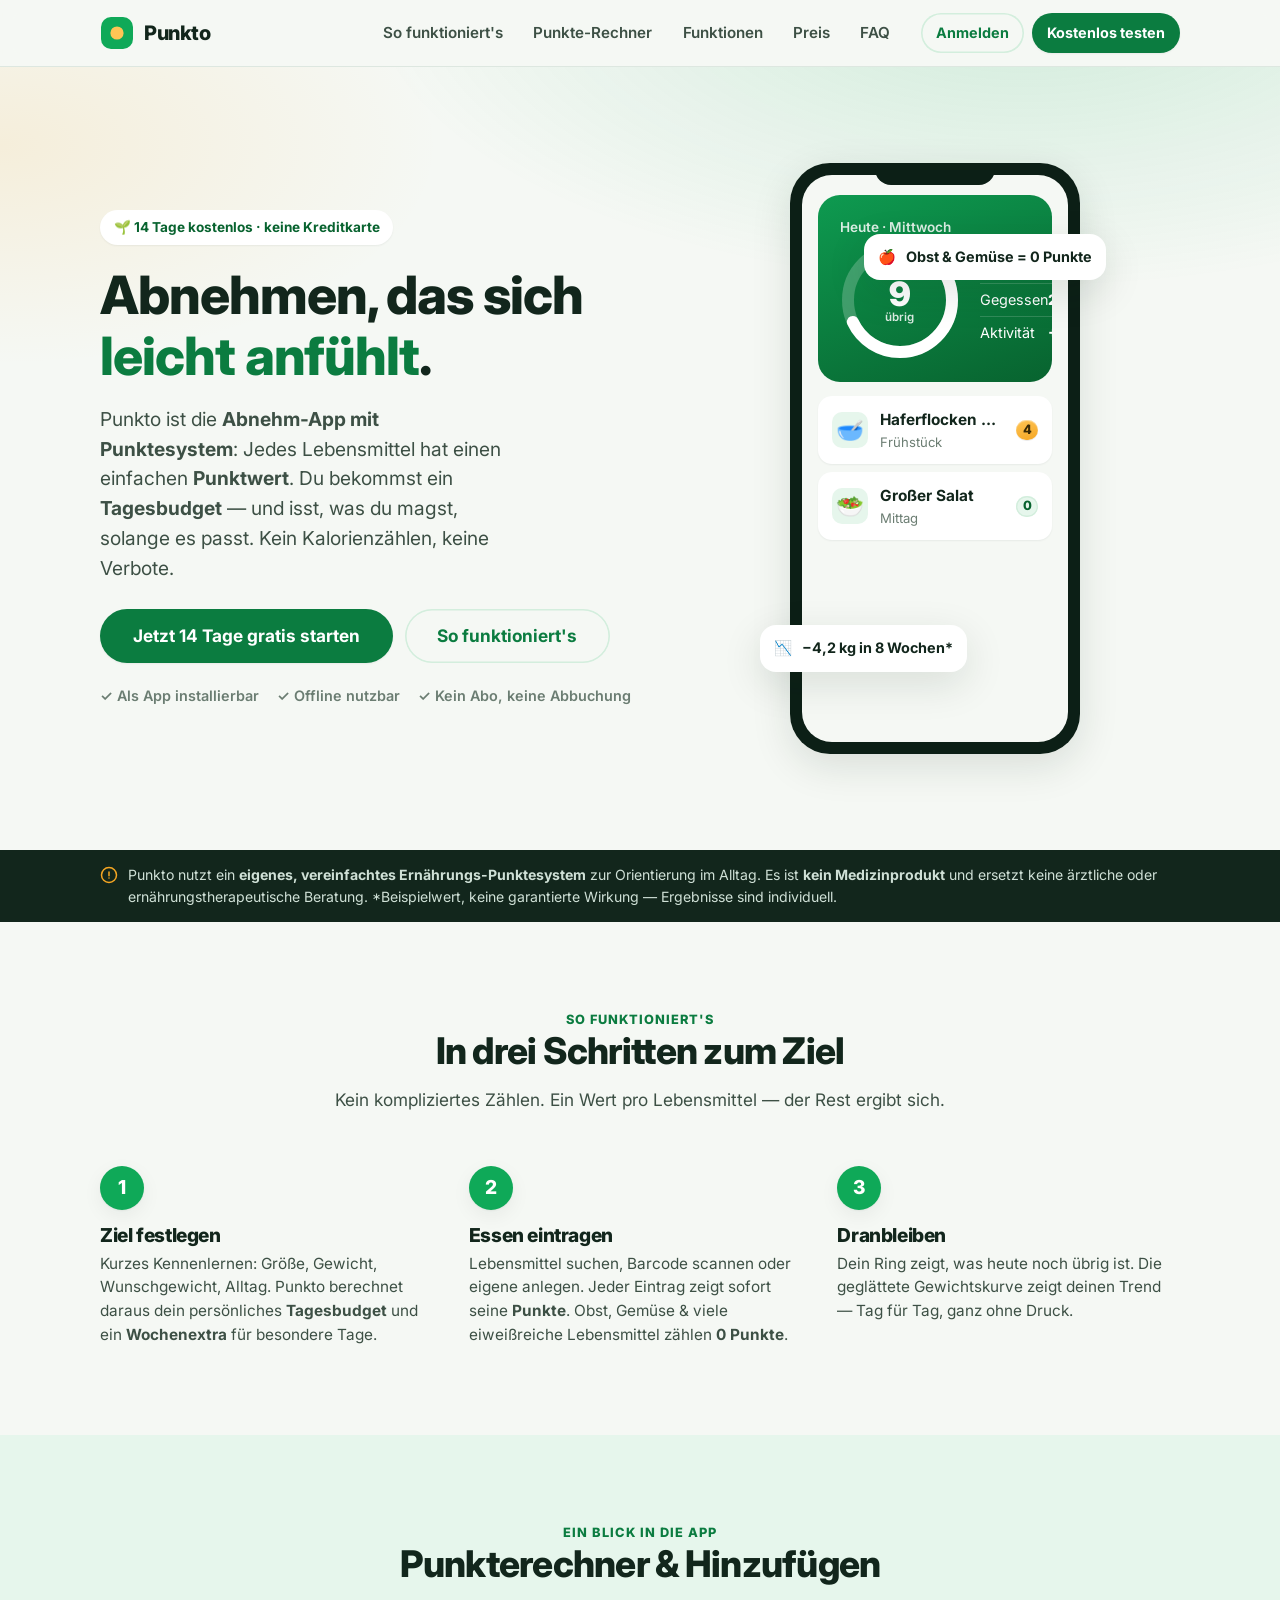
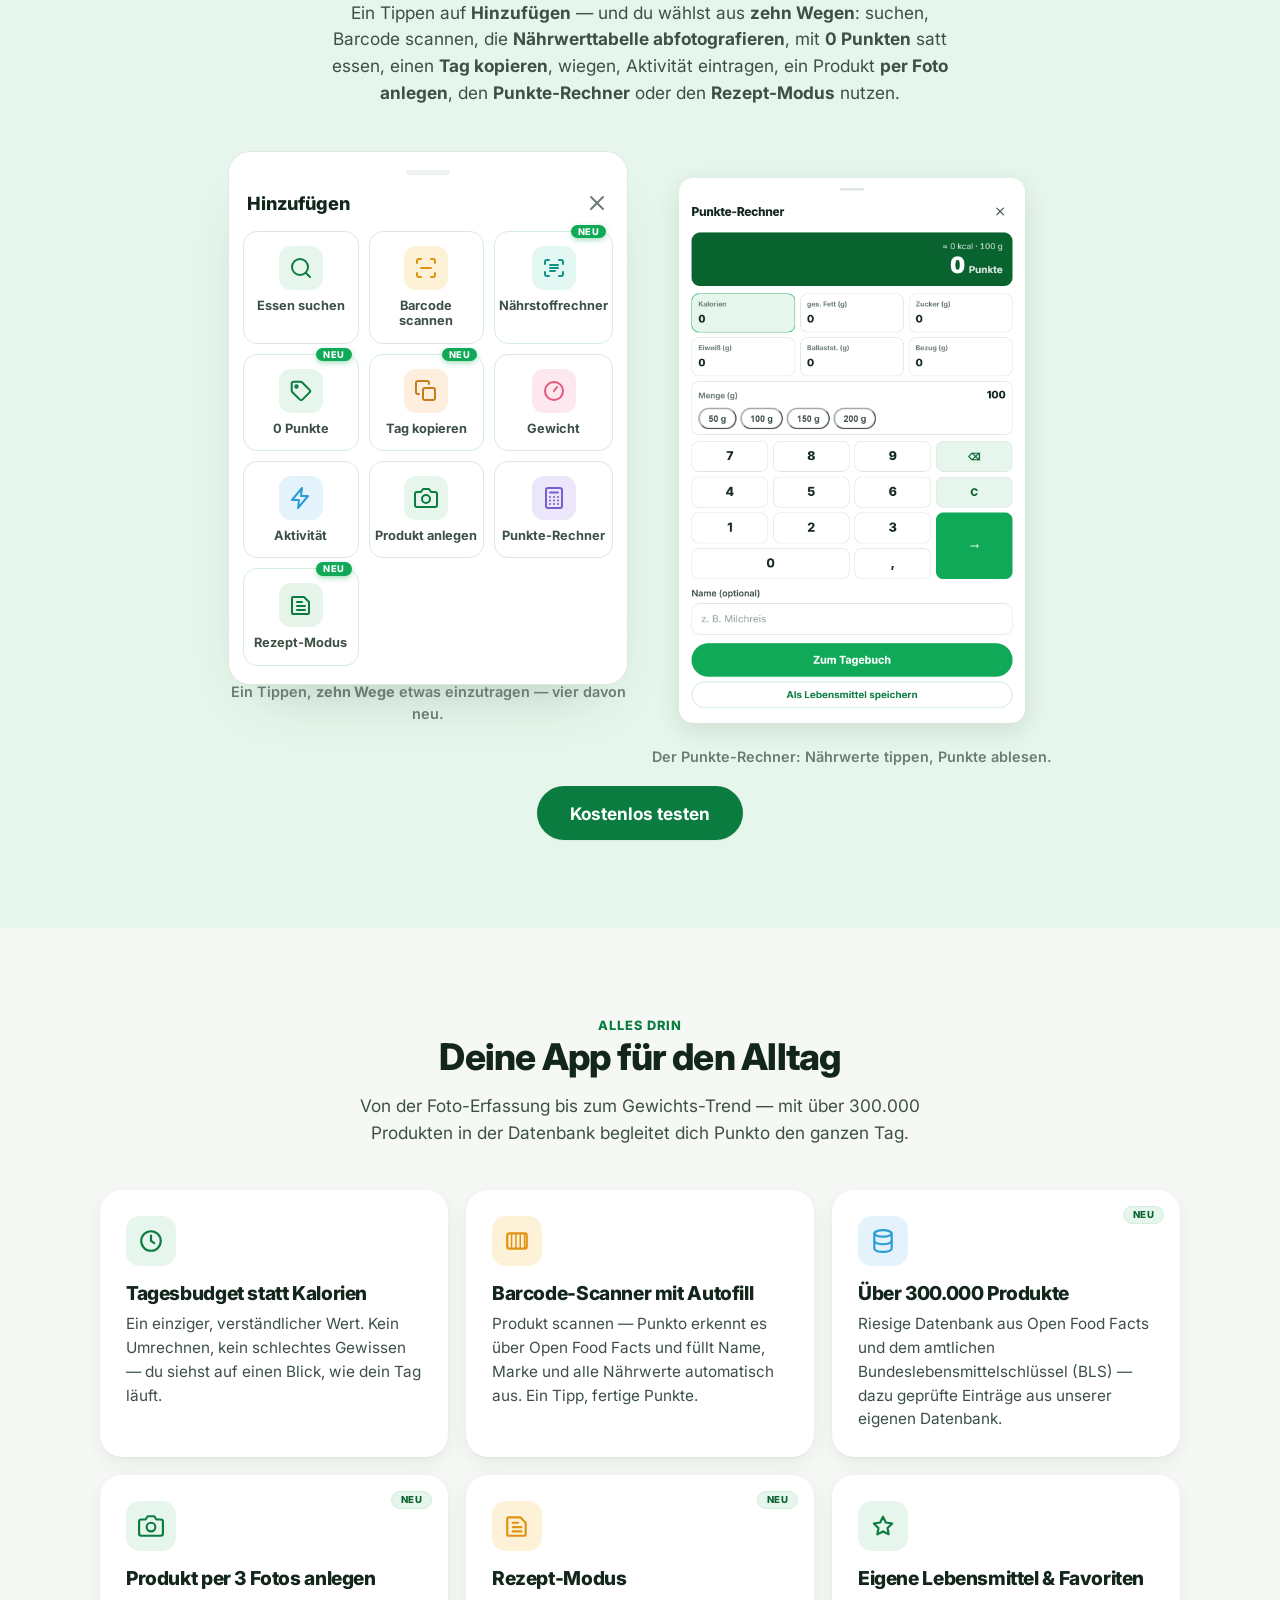
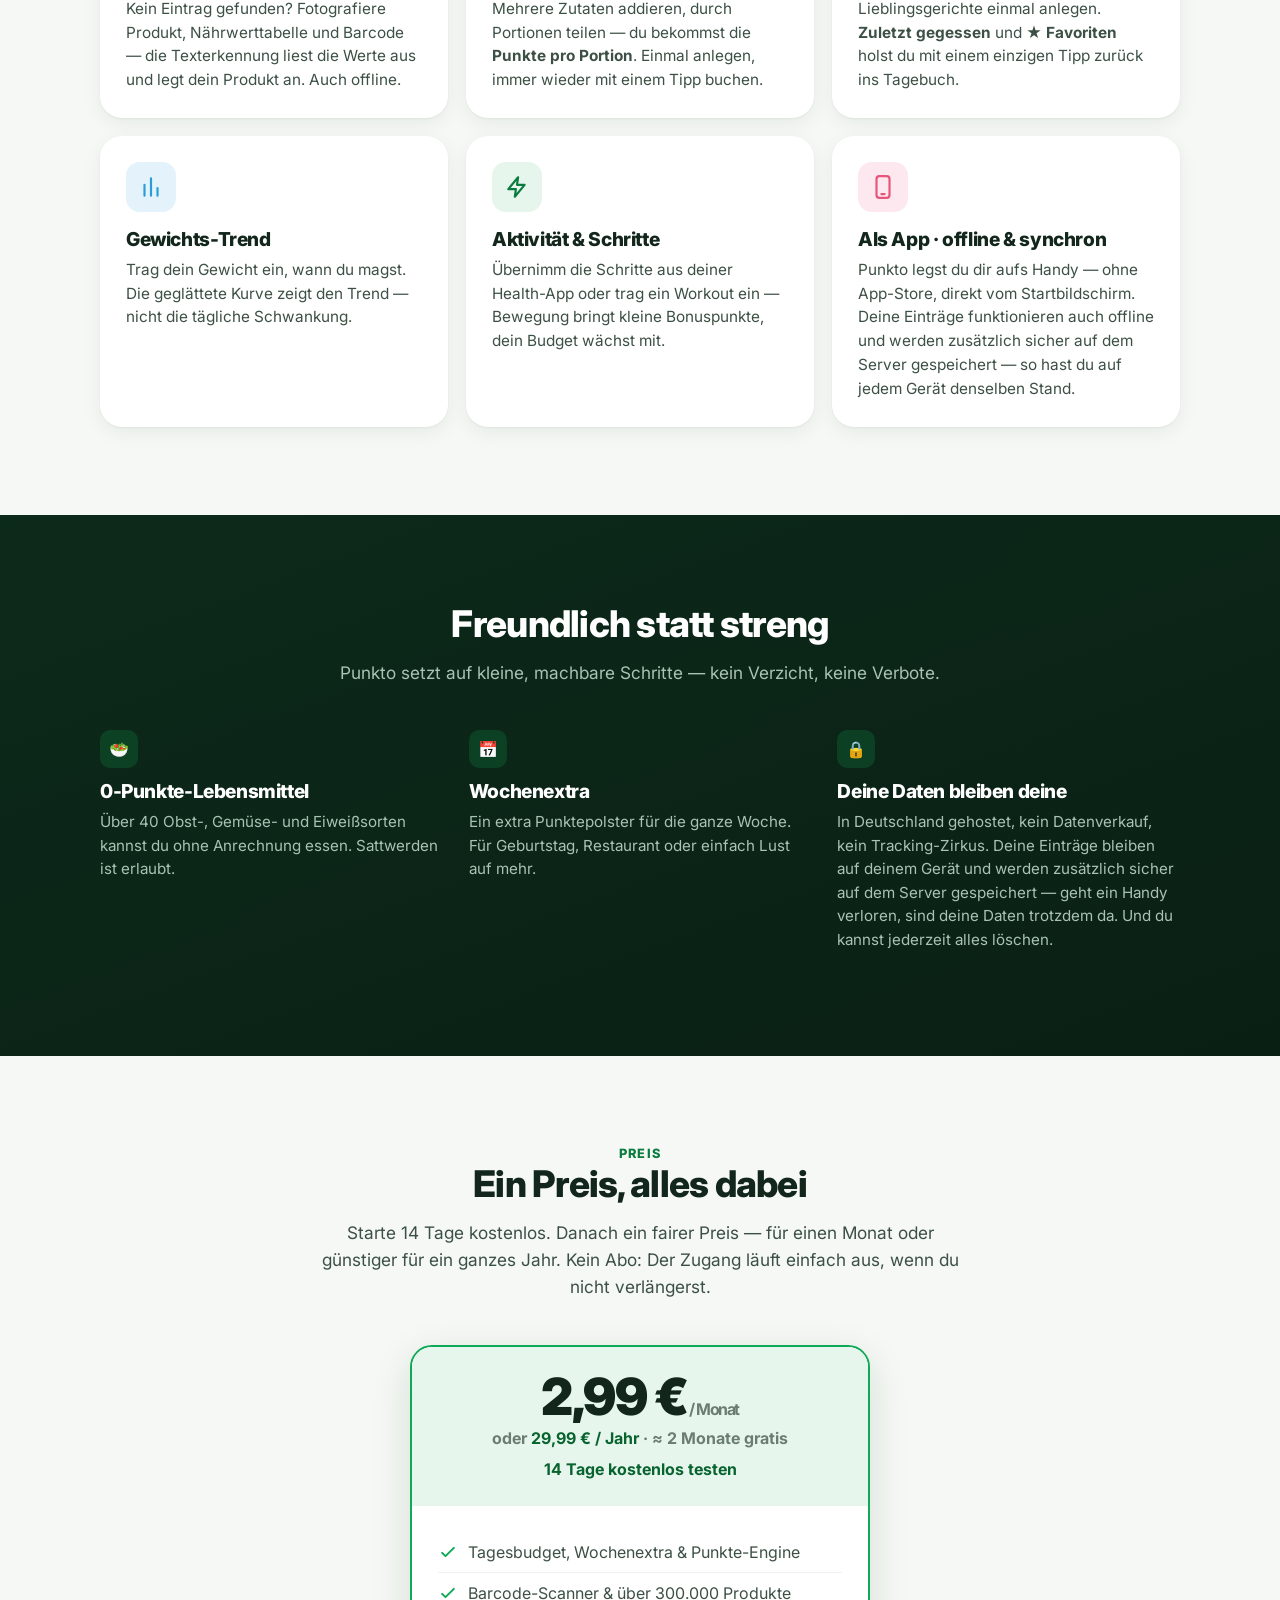
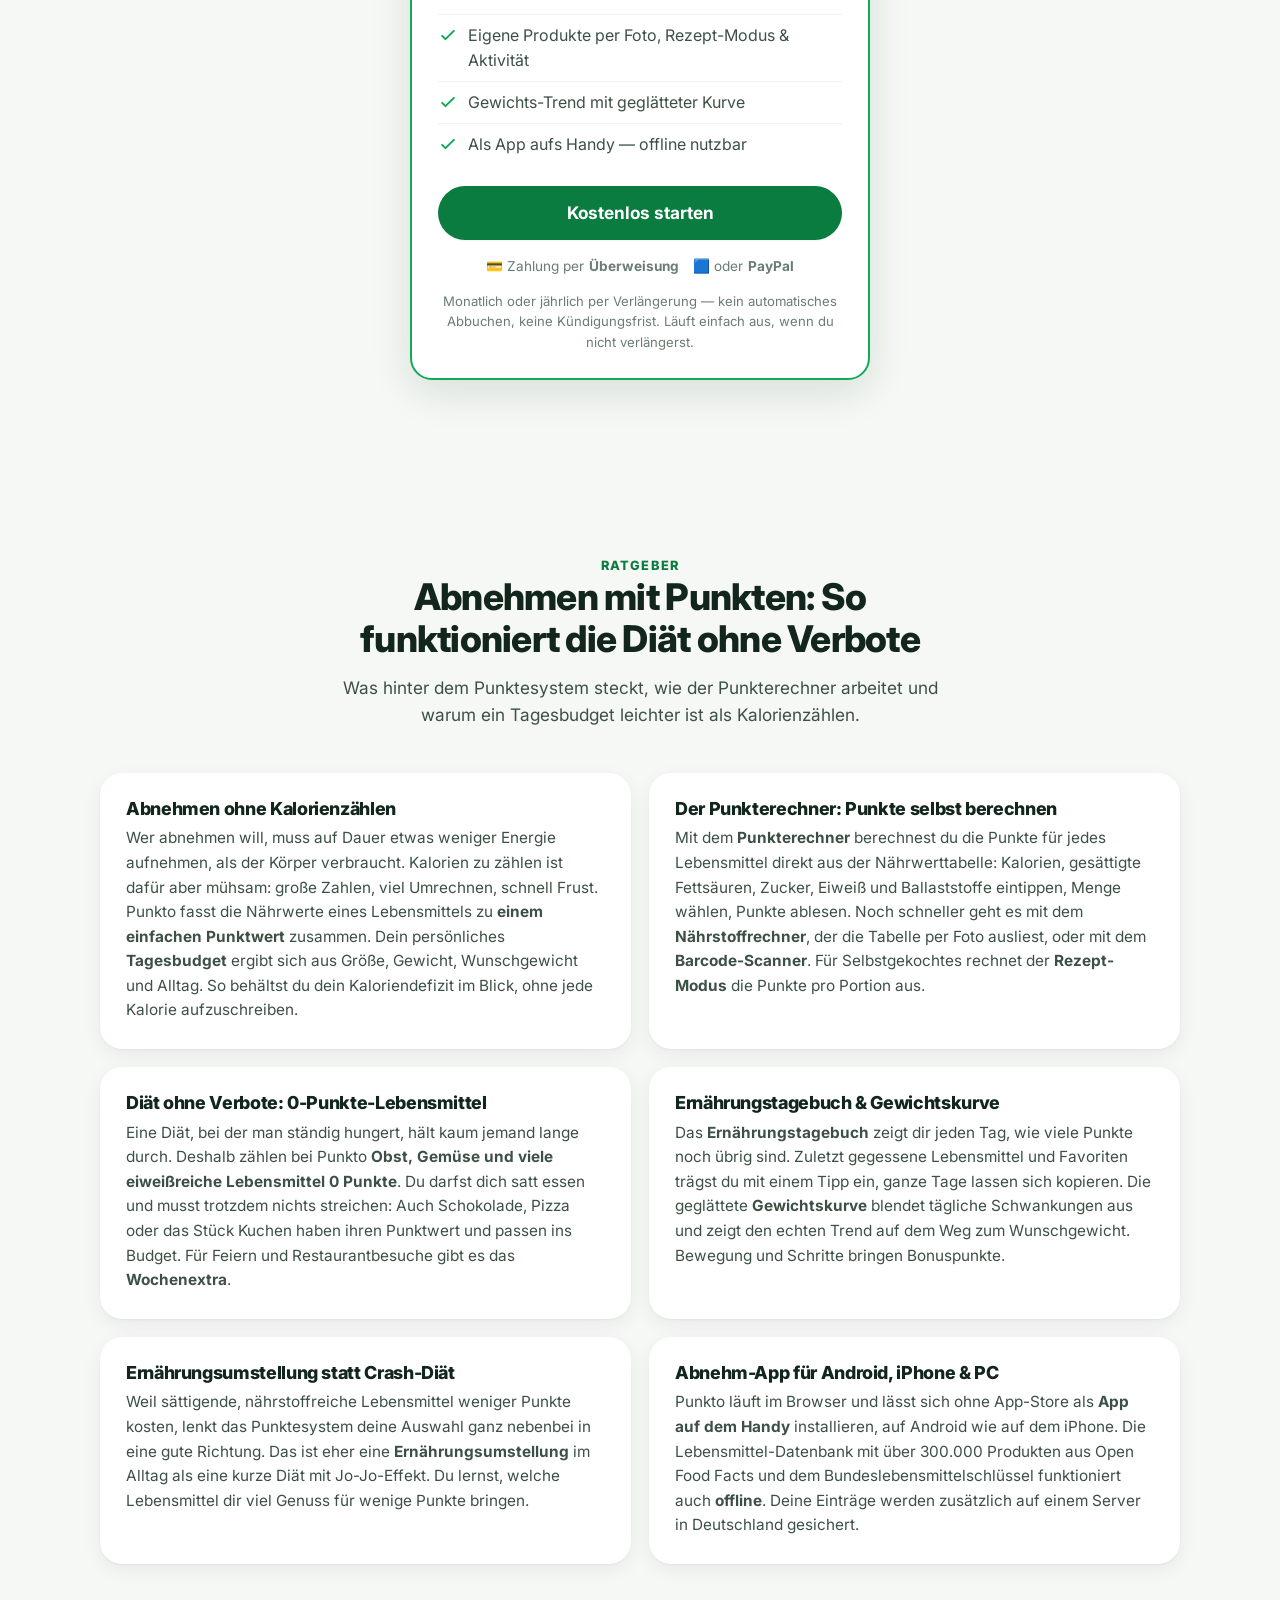
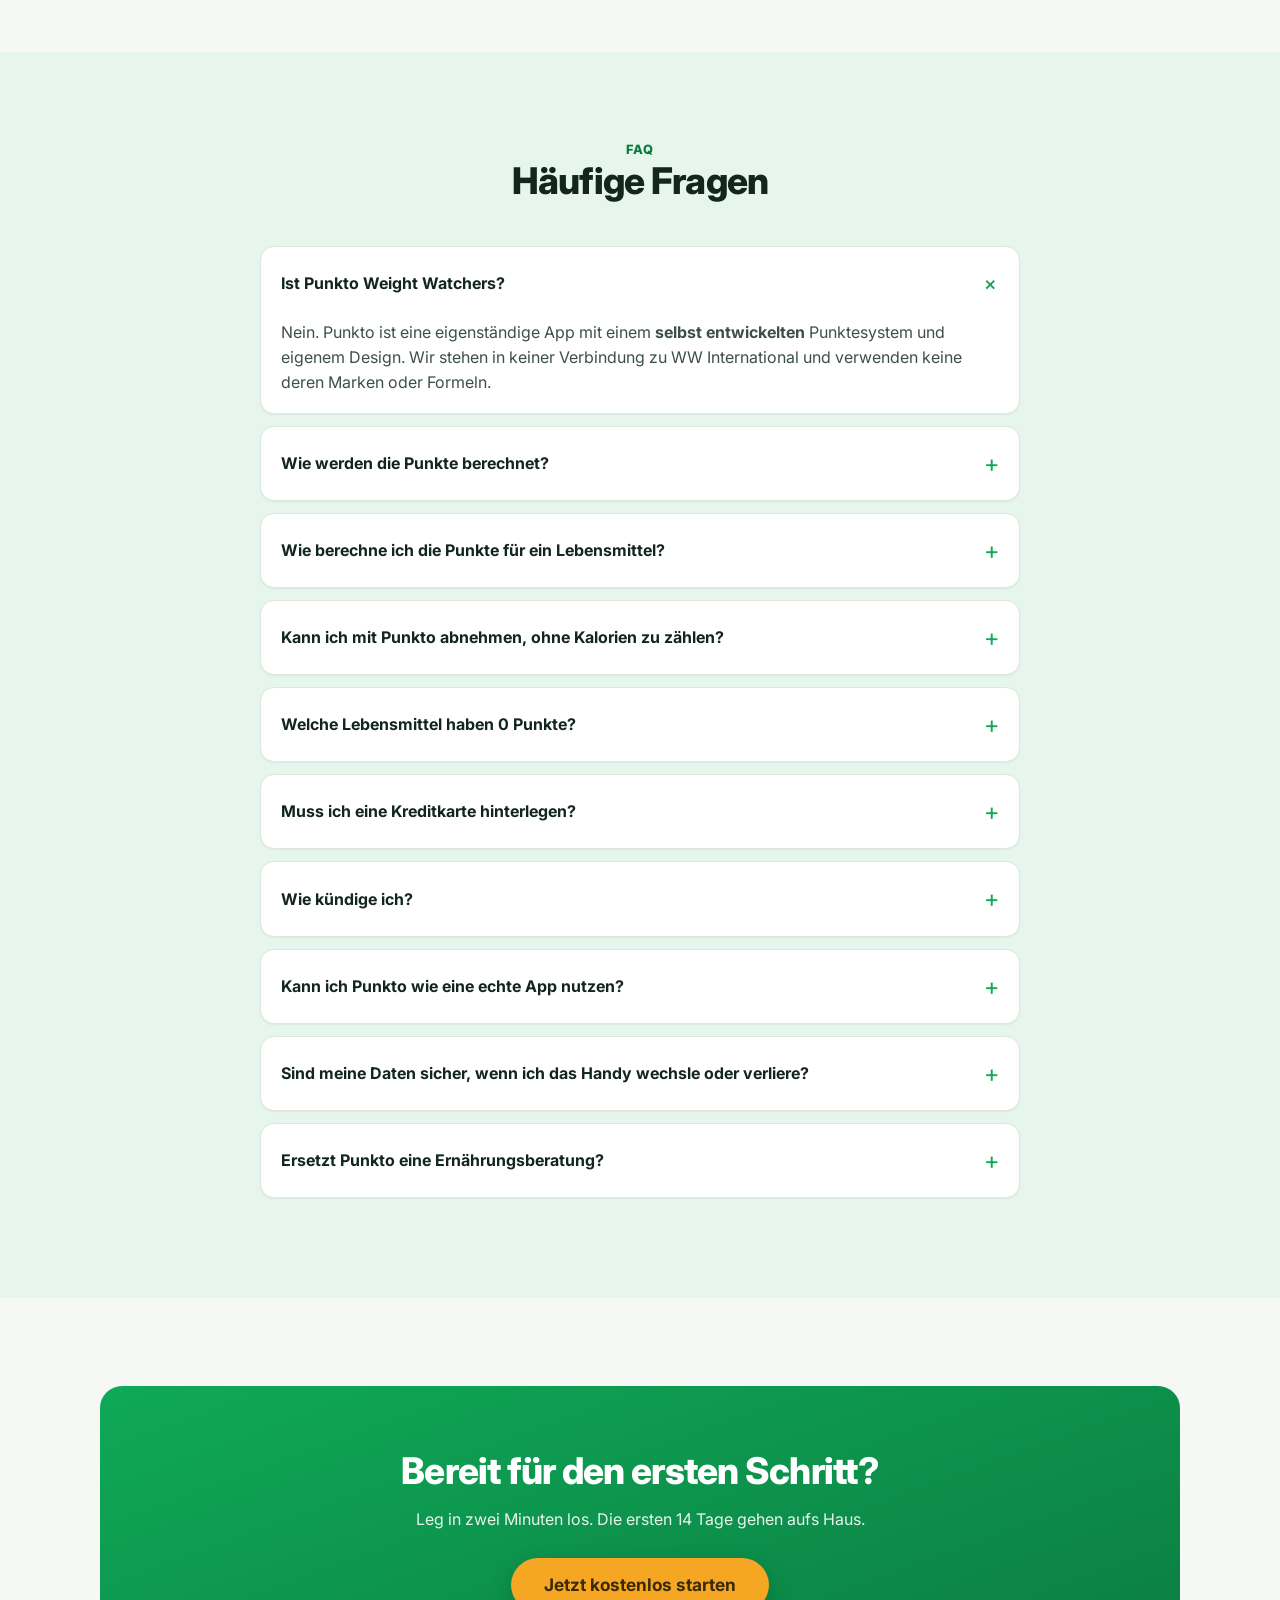
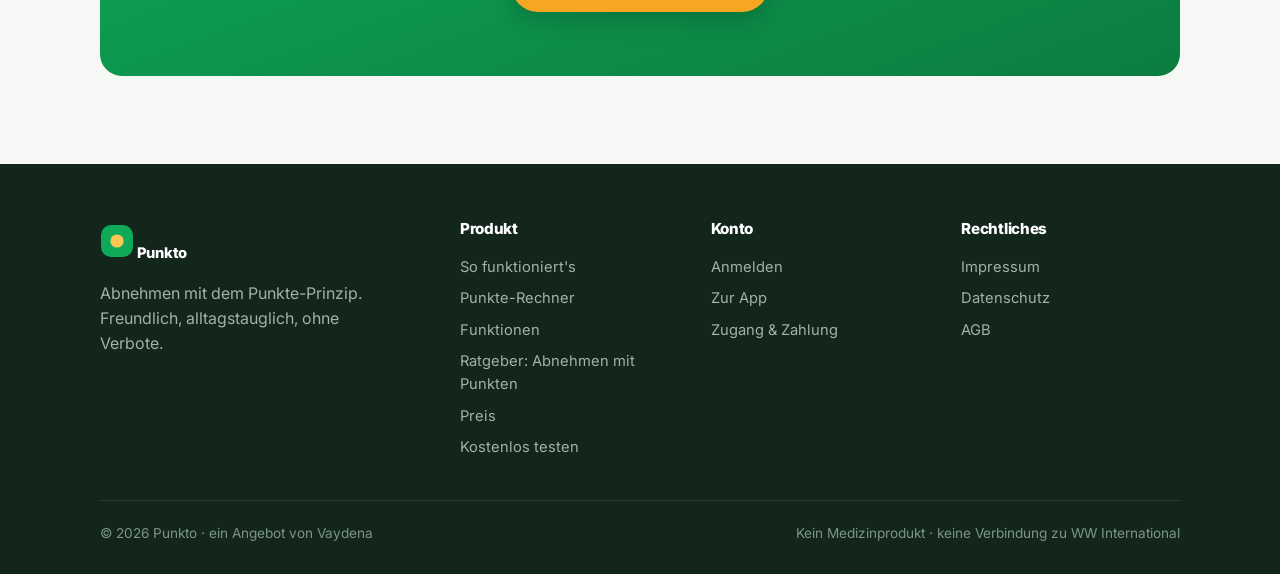
==== commit 0c1b2056: "SEO: Landingpage für Abnehmen/Diät/Punkterechner optimiert (v56) - Title, Meta-Description, erweiter" ====
--- a/index.html
+++ b/index.html
@@ -3,15 +3,76 @@
 <head>
 <meta charset="utf-8">
 <meta name="viewport" content="width=device-width, initial-scale=1, viewport-fit=cover">
-<title>Punkto — Abnehmen mit dem Punkte-Prinzip</title>
-<meta name="description" content="Punkto ist die freundliche App fürs Abnehmen mit einem einfachen Punkte-System. Iss, was du magst — behalte den Überblick mit deinem Tagesbudget. 14 Tage kostenlos testen.">
+<title>Punkto – Abnehmen mit Punkten | Abnehm-App &amp; Punkterechner</title>
+<meta name="description" content="Abnehmen ohne Kalorienzählen: Punkto ist die Abnehm-App mit Punktesystem, Punkterechner und Barcode-Scanner. Diät ohne Verbote – 14 Tage kostenlos testen.">
+<meta name="keywords" content="Abnehmen, Abnehm-App, Abnehmen mit Punkten, Diät, Diät-App, Punkterechner, Punkte-Rechner, Punkte berechnen, Punkte zählen, Punktesystem, Punkte-Diät, Punktetabelle, 0-Punkte-Lebensmittel, Kalorien zählen, Kalorienrechner, Kaloriendefizit, Ernährungstagebuch, Abnehmtagebuch, Ernährungsumstellung, Wunschgewicht, Gewicht verlieren, Abnehmen ohne Hungern, Rezepte Punkte berechnen, Barcode-Scanner Lebensmittel">
+<meta name="robots" content="index, follow, max-image-preview:large">
+<meta name="author" content="Vaydena">
 <meta name="theme-color" content="#0fa958">
 <link rel="canonical" href="https://punkto.vaydena.de/">
+<link rel="alternate" hreflang="de" href="https://punkto.vaydena.de/">
+<link rel="alternate" hreflang="x-default" href="https://punkto.vaydena.de/">
 <meta property="og:type" content="website">
-<meta property="og:title" content="Punkto — Abnehmen mit dem Punkte-Prinzip">
-<meta property="og:description" content="Ein Punktwert pro Lebensmittel, ein Tagesbudget, dein Fortschritt. Freundlich, alltagstauglich, ohne Verbote.">
+<meta property="og:locale" content="de_DE">
+<meta property="og:site_name" content="Punkto">
+<meta property="og:title" content="Punkto – Abnehmen mit Punkten: Abnehm-App &amp; Punkterechner">
+<meta property="og:description" content="Ein Punktwert pro Lebensmittel, ein Tagesbudget, dein Fortschritt. Abnehmen ohne Kalorienzählen und ohne Verbote – 14 Tage gratis.">
 <meta property="og:url" content="https://punkto.vaydena.de/">
-<meta property="og:image" content="https://punkto.vaydena.de/icon-512.png">
+<meta property="og:image" content="https://punkto.vaydena.de/assets/og-punkto.png">
+<meta property="og:image:width" content="1200">
+<meta property="og:image:height" content="630">
+<meta property="og:image:alt" content="Punkto – Abnehmen mit Punkten. Abnehm-App mit Punkterechner.">
+<meta name="twitter:card" content="summary_large_image">
+<meta name="twitter:title" content="Punkto – Abnehmen mit Punkten: Abnehm-App &amp; Punkterechner">
+<meta name="twitter:description" content="Abnehmen ohne Kalorienzählen: Tagesbudget, Punkterechner, Barcode-Scanner. 14 Tage gratis.">
+<meta name="twitter:image" content="https://punkto.vaydena.de/assets/og-punkto.png">
+<script type="application/ld+json">
+{
+  "@context": "https://schema.org",
+  "@graph": [
+    {
+      "@type": "Organization",
+      "@id": "https://punkto.vaydena.de/#org",
+      "name": "Vaydena",
+      "url": "https://vaydena.de/",
+      "logo": "https://punkto.vaydena.de/icon-512.png"
+    },
+    {
+      "@type": "WebSite",
+      "@id": "https://punkto.vaydena.de/#website",
+      "url": "https://punkto.vaydena.de/",
+      "name": "Punkto",
+      "inLanguage": "de-DE",
+      "publisher": {"@id": "https://punkto.vaydena.de/#org"}
+    },
+    {
+      "@type": "WebApplication",
+      "@id": "https://punkto.vaydena.de/#app",
+      "name": "Punkto",
+      "url": "https://punkto.vaydena.de/",
+      "description": "Abnehm-App mit eigenem Punktesystem: Tagesbudget, Punkterechner, Barcode-Scanner, Rezept-Modus, Ernährungstagebuch und Gewichts-Trend. Installierbar als Web-App, offline nutzbar.",
+      "applicationCategory": "HealthApplication",
+      "operatingSystem": "Android, iOS, Windows, macOS (Browser)",
+      "inLanguage": "de-DE",
+      "image": "https://punkto.vaydena.de/assets/og-punkto.png",
+      "publisher": {"@id": "https://punkto.vaydena.de/#org"},
+      "featureList": [
+        "Tagesbudget und Wochenextra statt Kalorienzählen",
+        "Punkterechner für Lebensmittel und Rezepte",
+        "Barcode-Scanner mit über 300.000 Produkten",
+        "Nährwerttabelle per Foto auslesen",
+        "0-Punkte-Lebensmittel",
+        "Ernährungstagebuch und Gewichts-Trend",
+        "Offline nutzbar, ohne App-Store installierbar"
+      ],
+      "offers": [
+        {"@type": "Offer", "name": "Monatsabo", "price": "2.99", "priceCurrency": "EUR"},
+        {"@type": "Offer", "name": "Jahresabo", "price": "29.99", "priceCurrency": "EUR"}
+      ]
+    }
+  ]
+}
+</script>
 <link rel="icon" href="favicon.svg" type="image/svg+xml">
 <link rel="apple-touch-icon" href="apple-touch-icon.png">
 <link rel="preconnect" href="https://fonts.googleapis.com">
@@ -49,8 +110,98 @@
 
   /* „neu"-Badge auf neu hinzugekommenen Feature-Karten */
   .feature{position:relative}
+  .guide .feature h3{font-size:1.12rem}
+  .guide .feature p{line-height:1.6}
   .feature .fnew{position:absolute;top:16px;right:16px;font-size:.6rem;font-weight:800;letter-spacing:.05em;text-transform:uppercase;color:var(--green-800);background:var(--green-tint);border:1px solid var(--green-tint-2);border-radius:999px;padding:3px 9px;line-height:1}
 </style>
+<script type="application/ld+json">
+{
+ "@context": "https://schema.org",
+ "@type": "FAQPage",
+ "mainEntity": [
+  {
+   "@type": "Question",
+   "name": "Ist Punkto Weight Watchers?",
+   "acceptedAnswer": {
+    "@type": "Answer",
+    "text": "Nein. Punkto ist eine eigenständige App mit einem selbst entwickelten Punktesystem und eigenem Design. Wir stehen in keiner Verbindung zu WW International und verwenden keine deren Marken oder Formeln."
+   }
+  },
+  {
+   "@type": "Question",
+   "name": "Wie werden die Punkte berechnet?",
+   "acceptedAnswer": {
+    "@type": "Answer",
+    "text": "Punkto errechnet aus den Nährwerten einer Portion einen ganzzahligen Wert: Kalorien bilden die Grundlast, gesättigte Fette und Zucker erhöhen den Wert, Eiweiß und Ballaststoffe senken ihn. Das belohnt sättigende, nährstoffreiche Lebensmittel — ganz ohne dass du selbst rechnen musst."
+   }
+  },
+  {
+   "@type": "Question",
+   "name": "Wie berechne ich die Punkte für ein Lebensmittel?",
+   "acceptedAnswer": {
+    "@type": "Answer",
+    "text": "Am einfachsten per Barcode-Scanner oder Suche, dann zeigt Punkto die Punkte sofort an. Für alles andere gibt es den Punkterechner: Nährwerte von der Verpackung eintippen, Menge wählen, fertig. Der Nährstoffrechner liest die Nährwerttabelle sogar per Foto aus."
+   }
+  },
+  {
+   "@type": "Question",
+   "name": "Kann ich mit Punkto abnehmen, ohne Kalorien zu zählen?",
+   "acceptedAnswer": {
+    "@type": "Answer",
+    "text": "Ja, genau dafür ist Punkto gedacht. Statt Kalorien zählst du Punkte, und dein Tagesbudget ist schon so berechnet, dass es zu deinem Ziel passt. Wie schnell du abnimmst, ist allerdings individuell und hängt von vielen Faktoren ab."
+   }
+  },
+  {
+   "@type": "Question",
+   "name": "Welche Lebensmittel haben 0 Punkte?",
+   "acceptedAnswer": {
+    "@type": "Answer",
+    "text": "Über 40 Sorten Obst, Gemüse und eiweißreiche Lebensmittel zählen bei Punkto 0 Punkte. In der App findest du sie gesammelt unter „0 Punkte“, nach Kategorie sortiert und durchsuchbar."
+   }
+  },
+  {
+   "@type": "Question",
+   "name": "Muss ich eine Kreditkarte hinterlegen?",
+   "acceptedAnswer": {
+    "@type": "Answer",
+    "text": "Nein. Die 14 Tage sind ohne Zahlungsdaten. Möchtest du danach weitermachen, zahlst du per Überweisung (mit QR-Code) oder PayPal, und wir schalten deinen Zugang frei. Es wird nie automatisch etwas abgebucht."
+   }
+  },
+  {
+   "@type": "Question",
+   "name": "Wie kündige ich?",
+   "acceptedAnswer": {
+    "@type": "Answer",
+    "text": "Gar nicht nötig — dein Zugang ist zeitlich begrenzt und läuft automatisch aus, wenn du nicht verlängerst. Du gehst also kein laufendes Abo ein."
+   }
+  },
+  {
+   "@type": "Question",
+   "name": "Kann ich Punkto wie eine echte App nutzen?",
+   "acceptedAnswer": {
+    "@type": "Answer",
+    "text": "Ja. Punkto ist eine installierbare Web-App (PWA). Du kannst sie auf dem Startbildschirm ablegen und offline nutzen — ohne App-Store."
+   }
+  },
+  {
+   "@type": "Question",
+   "name": "Sind meine Daten sicher, wenn ich das Handy wechsle oder verliere?",
+   "acceptedAnswer": {
+    "@type": "Answer",
+    "text": "Ja. Dein Tagebuch, dein Gewicht und deine Aktivität liegen auf deinem Gerät und werden zusätzlich sicher auf dem Server in Deutschland gespeichert. Meldest du dich auf einem neuen Gerät an, sind deine Einträge wieder da — auch wenn das alte Handy weg ist."
+   }
+  },
+  {
+   "@type": "Question",
+   "name": "Ersetzt Punkto eine Ernährungsberatung?",
+   "acceptedAnswer": {
+    "@type": "Answer",
+    "text": "Nein. Punkto ist ein Alltags-Werkzeug zur Orientierung und kein Medizinprodukt. Bei Erkrankungen, in Schwangerschaft/Stillzeit oder bei Essstörungen sprich bitte mit Ärztin, Arzt oder einer Ernährungsfachkraft."
+   }
+  }
+ ]
+}
+</script>
 </head>
 <body>
 
@@ -87,7 +238,7 @@
     <div class="hero-copy">
       <span class="eyebrow">🌱 14 Tage kostenlos · keine Kreditkarte</span>
       <h1>Abnehmen, das sich <span class="hl">leicht anfühlt</span>.</h1>
-      <p class="lead">Jedes Lebensmittel hat einen einfachen <b>Punktwert</b>. Du bekommst ein <b>Tagesbudget</b> — und isst, was du magst, solange es passt. Kein Kalorienzählen, keine Verbote.</p>
+      <p class="lead">Punkto ist die <b>Abnehm-App mit Punktesystem</b>: Jedes Lebensmittel hat einen einfachen <b>Punktwert</b>. Du bekommst ein <b>Tagesbudget</b> — und isst, was du magst, solange es passt. Kein Kalorienzählen, keine Verbote.</p>
       <div class="cta-row">
         <a class="btn primary big" href="anmelden.html?tab=register">Jetzt 14 Tage gratis starten</a>
         <a class="btn ghost big" href="#so">So funktioniert's</a>
@@ -184,7 +335,7 @@
   <div class="wrap">
     <div class="section-head">
       <div class="eyebrow">Ein Blick in die App</div>
-      <h2>Hinzufügen &amp; Punkte-Rechner</h2>
+      <h2>Punkterechner &amp; Hinzufügen</h2>
       <p>Ein Tippen auf <b>Hinzufügen</b> — und du wählst aus <b>zehn Wegen</b>: suchen, Barcode scannen, die <b>Nährwerttabelle abfotografieren</b>, mit <b>0&nbsp;Punkten</b> satt essen, einen <b>Tag kopieren</b>, wiegen, Aktivität eintragen, ein Produkt <b>per Foto anlegen</b>, den <b>Punkte-Rechner</b> oder den <b>Rezept-Modus</b> nutzen.</p>
     </div>
     <div class="shots">
@@ -343,6 +494,43 @@
   </div>
 </section>
 
+<!-- ============================ RATGEBER (SEO-Text) ============================ -->
+<section class="section" id="ratgeber">
+  <div class="wrap">
+    <div class="section-head">
+      <div class="eyebrow">Ratgeber</div>
+      <h2>Abnehmen mit Punkten: So funktioniert die Diät ohne Verbote</h2>
+      <p>Was hinter dem Punktesystem steckt, wie der Punkterechner arbeitet und warum ein Tagesbudget leichter ist als Kalorienzählen.</p>
+    </div>
+    <div class="grid g2 guide">
+      <article class="feature">
+        <h3>Abnehmen ohne Kalorienzählen</h3>
+        <p>Wer abnehmen will, muss auf Dauer etwas weniger Energie aufnehmen, als der Körper verbraucht. Kalorien zu zählen ist dafür aber mühsam: große Zahlen, viel Umrechnen, schnell Frust. Punkto fasst die Nährwerte eines Lebensmittels zu <b>einem einfachen Punktwert</b> zusammen. Dein persönliches <b>Tagesbudget</b> ergibt sich aus Größe, Gewicht, Wunschgewicht und Alltag. So behältst du dein Kaloriendefizit im Blick, ohne jede Kalorie aufzuschreiben.</p>
+      </article>
+      <article class="feature">
+        <h3>Der Punkterechner: Punkte selbst berechnen</h3>
+        <p>Mit dem <b>Punkterechner</b> berechnest du die Punkte für jedes Lebensmittel direkt aus der Nährwerttabelle: Kalorien, gesättigte Fettsäuren, Zucker, Eiweiß und Ballaststoffe eintippen, Menge wählen, Punkte ablesen. Noch schneller geht es mit dem <b>Nährstoffrechner</b>, der die Tabelle per Foto ausliest, oder mit dem <b>Barcode-Scanner</b>. Für Selbstgekochtes rechnet der <b>Rezept-Modus</b> die Punkte pro Portion aus.</p>
+      </article>
+      <article class="feature">
+        <h3>Diät ohne Verbote: 0-Punkte-Lebensmittel</h3>
+        <p>Eine Diät, bei der man ständig hungert, hält kaum jemand lange durch. Deshalb zählen bei Punkto <b>Obst, Gemüse und viele eiweißreiche Lebensmittel 0 Punkte</b>. Du darfst dich satt essen und musst trotzdem nichts streichen: Auch Schokolade, Pizza oder das Stück Kuchen haben ihren Punktwert und passen ins Budget. Für Feiern und Restaurantbesuche gibt es das <b>Wochenextra</b>.</p>
+      </article>
+      <article class="feature">
+        <h3>Ernährungstagebuch &amp; Gewichtskurve</h3>
+        <p>Das <b>Ernährungstagebuch</b> zeigt dir jeden Tag, wie viele Punkte noch übrig sind. Zuletzt gegessene Lebensmittel und Favoriten trägst du mit einem Tipp ein, ganze Tage lassen sich kopieren. Die geglättete <b>Gewichtskurve</b> blendet tägliche Schwankungen aus und zeigt den echten Trend auf dem Weg zum Wunschgewicht. Bewegung und Schritte bringen Bonuspunkte.</p>
+      </article>
+      <article class="feature">
+        <h3>Ernährungsumstellung statt Crash-Diät</h3>
+        <p>Weil sättigende, nährstoffreiche Lebensmittel weniger Punkte kosten, lenkt das Punktesystem deine Auswahl ganz nebenbei in eine gute Richtung. Das ist eher eine <b>Ernährungsumstellung</b> im Alltag als eine kurze Diät mit Jo-Jo-Effekt. Du lernst, welche Lebensmittel dir viel Genuss für wenige Punkte bringen.</p>
+      </article>
+      <article class="feature">
+        <h3>Abnehm-App für Android, iPhone &amp; PC</h3>
+        <p>Punkto läuft im Browser und lässt sich ohne App-Store als <b>App auf dem Handy</b> installieren, auf Android wie auf dem iPhone. Die Lebensmittel-Datenbank mit über 300.000 Produkten aus Open Food Facts und dem Bundeslebensmittelschlüssel funktioniert auch <b>offline</b>. Deine Einträge werden zusätzlich auf einem Server in Deutschland gesichert.</p>
+      </article>
+    </div>
+  </div>
+</section>
+
 <!-- ============================ FAQ ============================ -->
 <section class="section tint" id="faq">
   <div class="wrap">
@@ -358,6 +546,18 @@
       <details>
         <summary>Wie werden die Punkte berechnet?</summary>
         <p>Punkto errechnet aus den Nährwerten einer Portion einen ganzzahligen Wert: Kalorien bilden die Grundlast, gesättigte Fette und Zucker erhöhen den Wert, Eiweiß und Ballaststoffe senken ihn. Das belohnt sättigende, nährstoffreiche Lebensmittel — ganz ohne dass du selbst rechnen musst.</p>
+      </details>
+      <details>
+        <summary>Wie berechne ich die Punkte für ein Lebensmittel?</summary>
+        <p>Am einfachsten per Barcode-Scanner oder Suche, dann zeigt Punkto die Punkte sofort an. Für alles andere gibt es den <b>Punkterechner</b>: Nährwerte von der Verpackung eintippen, Menge wählen, fertig. Der Nährstoffrechner liest die Nährwerttabelle sogar per Foto aus.</p>
+      </details>
+      <details>
+        <summary>Kann ich mit Punkto abnehmen, ohne Kalorien zu zählen?</summary>
+        <p>Ja, genau dafür ist Punkto gedacht. Statt Kalorien zählst du Punkte, und dein Tagesbudget ist schon so berechnet, dass es zu deinem Ziel passt. Wie schnell du abnimmst, ist allerdings individuell und hängt von vielen Faktoren ab.</p>
+      </details>
+      <details>
+        <summary>Welche Lebensmittel haben 0 Punkte?</summary>
+        <p>Über 40 Sorten Obst, Gemüse und eiweißreiche Lebensmittel zählen bei Punkto 0 Punkte. In der App findest du sie gesammelt unter „0 Punkte“, nach Kategorie sortiert und durchsuchbar.</p>
       </details>
       <details>
         <summary>Muss ich eine Kreditkarte hinterlegen?</summary>
@@ -413,6 +613,7 @@
         <a href="#so">So funktioniert's</a>
         <a href="#rechner">Punkte-Rechner</a>
         <a href="#features">Funktionen</a>
+        <a href="#ratgeber">Ratgeber: Abnehmen mit Punkten</a>
         <a href="#preis">Preis</a>
         <a href="anmelden.html?tab=register">Kostenlos testen</a>
       </div>
--- a/assets/punkto.css
+++ b/assets/punkto.css
@@ -11,6 +11,8 @@
   --green-600:#0e9a50;
   --green-700:#0b7c40;    /* dunkler (Hover/Text auf hell) */
   --green-800:#08632f;
+  --deep:#0b7c40;         /* Fläche unter weißer Schrift (Kontrast ≥ 4.5:1) */
+  --deep-2:#08632f;
   --green-tint:#e6f6ec;   /* zarte Fläche */
   --green-tint-2:#d3eedd;
   --amber:#f5a623;        /* Punkte-„Münze", Akzent */
@@ -28,6 +30,10 @@
   --bg:#f5f8f4;           /* Seitenhintergrund — Hauch Grün */
   --card:#ffffff;
   --card-2:#fbfdfb;
+  --field:#ffffff;        /* Eingabefelder, Chips, Buttons auf Karten */
+  --bar:rgba(255,255,255,.94);
+  --head:rgba(245,248,244,.9);
+  --amber-ink:#8a5c05;    /* Text auf amber-tint */
   --shadow:0 1px 2px rgba(18,38,28,.05), 0 6px 20px rgba(18,38,28,.06);
   --shadow-sm:0 1px 2px rgba(18,38,28,.06);
   --shadow-lg:0 12px 40px rgba(18,38,28,.12);
@@ -71,7 +77,7 @@
 
 /* ---------- Buttons ---------- */
 .btn{
-  --bg:var(--green);--fg:#fff;
+  --bg:var(--deep);--fg:#fff;
   display:inline-flex;align-items:center;justify-content:center;gap:.5em;
   background:var(--bg);color:var(--fg);border:0;border-radius:var(--r-pill);
   font:inherit;font-weight:700;font-size:1rem;line-height:1;
@@ -81,32 +87,32 @@
 .btn:hover{filter:brightness(1.04);text-decoration:none}
 .btn:active{transform:translateY(1px)}
 .btn:disabled{opacity:.55;cursor:not-allowed;filter:none}
-.btn.primary{--bg:var(--green);--fg:#fff}
+.btn.primary{--bg:var(--deep);--fg:#fff}
 .btn.amber{--bg:var(--amber);--fg:#3a2a05}
 .btn.dark{--bg:var(--ink);--fg:#fff}
 .btn.ghost{--bg:transparent;--fg:var(--green-700);box-shadow:inset 0 0 0 1.6px var(--green-tint-2)}
 .btn.ghost:hover{--bg:var(--green-tint)}
-.btn.outline{--bg:#fff;--fg:var(--ink);box-shadow:inset 0 0 0 1.6px var(--line)}
+.btn.outline{--bg:var(--field);--fg:var(--ink);box-shadow:inset 0 0 0 1.6px var(--line)}
 .btn.outline:hover{--bg:var(--card-2)}
 .btn.danger{--bg:var(--danger);--fg:#fff}
 .btn.block{display:flex;width:100%}
-.btn.small{padding:.6em 1.05em;font-size:.9rem}
+.btn.small{padding:.6em 1.05em;font-size:.9rem;min-height:40px}
 .btn.big{padding:1.05em 1.9em;font-size:1.08rem}
 .btn svg{width:1.1em;height:1.1em}
 
 /* ---------- Pills / Chips / Badges ---------- */
 .pill{display:inline-flex;align-items:center;gap:.45em;background:var(--green-tint);color:var(--green-800);
   border-radius:var(--r-pill);padding:.4em .85em;font-size:.82rem;font-weight:700}
-.pill.amber{background:var(--amber-tint);color:#8a5c05}
-.pill.line{background:#fff;box-shadow:inset 0 0 0 1.4px var(--line);color:var(--ink-2)}
-.chip{display:inline-flex;align-items:center;gap:.4em;background:#fff;box-shadow:inset 0 0 0 1.4px var(--line);
+.pill.amber{background:var(--amber-tint);color:var(--amber-ink)}
+.pill.line{background:var(--field);box-shadow:inset 0 0 0 1.4px var(--line);color:var(--ink-2)}
+.chip{display:inline-flex;align-items:center;gap:.4em;background:var(--field);border:0;font-family:inherit;min-height:36px;box-shadow:inset 0 0 0 1.4px var(--line);
   border-radius:var(--r-pill);padding:.5em 1em;font-size:.9rem;font-weight:600;color:var(--ink-2);cursor:pointer;
   transition:all .12s ease}
 .chip:hover{box-shadow:inset 0 0 0 1.4px var(--green-tint-2);background:var(--green-tint)}
-.chip.on{background:var(--green);color:#fff;box-shadow:none}
+.chip.on{background:var(--deep);color:#fff;box-shadow:none}
 .tag{display:inline-block;font-size:.72rem;font-weight:800;text-transform:uppercase;letter-spacing:.04em;
   padding:.28em .6em;border-radius:6px;background:var(--green-tint);color:var(--green-800)}
-.tag.amber{background:var(--amber-tint);color:#8a5c05}
+.tag.amber{background:var(--amber-tint);color:var(--amber-ink)}
 .tag.gray{background:var(--line-2);color:var(--muted)}
 .tag.red{background:var(--danger-tint);color:var(--danger)}
 .tag.sky{background:#e3f2fb;color:#1c6f9c}
@@ -129,7 +135,7 @@
 /* ---------- Forms ---------- */
 label{display:block;font-weight:600;font-size:.9rem;margin:0 0 .35em;color:var(--ink-2)}
 input,select,textarea{
-  width:100%;font:inherit;color:var(--ink);background:#fff;
+  width:100%;font:inherit;color:var(--ink);background:var(--field);
   border:1.6px solid var(--line);border-radius:var(--r);padding:.75em .9em;transition:border .12s ease, box-shadow .12s ease;
 }
 input:focus,select:focus,textarea:focus{outline:none;border-color:var(--green);box-shadow:0 0 0 4px rgba(15,169,88,.12)}
@@ -142,12 +148,12 @@
 .seg{display:flex;background:var(--line-2);border-radius:var(--r-pill);padding:4px;gap:4px}
 .seg button{flex:1;border:0;background:transparent;border-radius:var(--r-pill);padding:.6em;font:inherit;font-weight:700;
   color:var(--ink-2);cursor:pointer;transition:all .12s ease}
-.seg button.on{background:#fff;color:var(--green-700);box-shadow:var(--shadow-sm)}
+.seg button.on{background:var(--field);color:var(--green-700);box-shadow:var(--shadow-sm)}
 
 /* ---------- Alerts ---------- */
 .alert{border-radius:var(--r);padding:.85em 1em;font-size:.92rem;margin:0 0 14px;display:flex;gap:.6em;align-items:flex-start}
 .alert.ok{background:var(--green-tint);color:var(--green-800)}
-.alert.warn{background:var(--amber-tint);color:#8a5c05}
+.alert.warn{background:var(--amber-tint);color:var(--amber-ink)}
 .alert.err{background:var(--danger-tint);color:var(--danger)}
 .alert.info{background:#eaf4fb;color:#1c6f9c}
 
@@ -316,7 +322,7 @@
    APP (app.html) — Mobile-First mit Tab-Leiste
    ============================================================================ */
 body.app{background:var(--bg);padding-bottom:calc(76px + var(--sab))}
-.app-head{position:sticky;top:0;z-index:30;background:rgba(245,248,244,.9);backdrop-filter:blur(10px);
+.app-head{position:sticky;top:0;z-index:30;background:var(--head);backdrop-filter:blur(10px);
   border-bottom:1px solid var(--line);padding-top:var(--sat)}
 .app-head .bar{max-width:640px;margin:0 auto;display:flex;align-items:center;gap:12px;height:58px;padding:0 16px}
 .app-head .brand{font-size:1.15rem}
@@ -332,11 +338,11 @@
 @keyframes fade{from{opacity:0;transform:translateY(6px)}to{opacity:1;transform:none}}
 
 /* Tab-Leiste unten */
-.tabbar{position:fixed;bottom:0;left:0;right:0;z-index:35;background:rgba(255,255,255,.94);backdrop-filter:blur(12px);
+.tabbar{position:fixed;bottom:0;left:0;right:0;z-index:35;background:var(--bar);backdrop-filter:blur(12px);
   border-top:1px solid var(--line);padding-bottom:var(--sab);display:flex;justify-content:center}
 .tabbar .inner{display:flex;width:100%;max-width:640px}
 .tabbar button{flex:1;background:none;border:0;padding:10px 4px;cursor:pointer;color:var(--muted);
-  display:flex;flex-direction:column;align-items:center;gap:3px;font:inherit;font-size:.68rem;font-weight:700;transition:color .12s}
+  display:flex;flex-direction:column;align-items:center;gap:3px;font:inherit;font-size:.75rem;font-weight:700;min-height:52px;transition:color .12s}
 .tabbar button svg{width:24px;height:24px}
 .tabbar button.on{color:var(--green-700)}
 .tabbar button.fab{position:relative}
@@ -346,7 +352,7 @@
 .tabbar .tab-sp{flex:1}          /* leerer Ausgleichsslot: hält den FAB mittig */
 
 /* Tages-Budget-Ring */
-.budget-hero{background:linear-gradient(160deg,var(--green),var(--green-700));border-radius:var(--r-lg);
+.budget-hero{background:linear-gradient(160deg,var(--green-600),var(--deep-2));border-radius:var(--r-lg);
   padding:22px;color:#fff;box-shadow:var(--shadow);position:relative;overflow:hidden}
 .budget-hero .date{font-size:.85rem;opacity:.85;font-weight:600;margin-bottom:2px}
 .budget-hero .flex{display:flex;align-items:center;gap:20px}
@@ -374,9 +380,9 @@
 .entry .info{flex:1;min-width:0}
 .entry .info .nm{font-weight:700;font-size:.96rem;white-space:nowrap;overflow:hidden;text-overflow:ellipsis}
 .entry .info .qt{font-size:.82rem;color:var(--muted)}
-.entry .edit{background:none;border:0;color:var(--muted);cursor:pointer;padding:6px;border-radius:8px;flex:0 0 auto}
+.entry .edit{background:none;border:0;color:var(--muted);cursor:pointer;padding:6px;min-width:40px;min-height:40px;display:grid;place-items:center;border-radius:8px;flex:0 0 auto}
 .entry .edit:hover{background:var(--green-tint);color:var(--green-700)}
-.entry .del{background:none;border:0;color:var(--muted);cursor:pointer;padding:6px;border-radius:8px;flex:0 0 auto}
+.entry .del{background:none;border:0;color:var(--muted);cursor:pointer;padding:6px;min-width:40px;min-height:40px;display:grid;place-items:center;border-radius:8px;flex:0 0 auto}
 .entry .del:hover{background:var(--danger-tint);color:var(--danger)}
 .empty{text-align:center;padding:36px 20px;color:var(--muted)}
 .empty .em{font-size:2.6rem;margin-bottom:8px}
@@ -385,10 +391,18 @@
 .searchbar{position:relative;margin-bottom:14px}
 .searchbar input{padding-left:2.6em}
 .searchbar .si{position:absolute;left:.9em;top:50%;transform:translateY(-50%);color:var(--muted);width:20px;height:20px}
-.food-item{display:flex;align-items:center;gap:12px;width:100%;text-align:left;background:var(--card);border-radius:var(--r);padding:12px 14px;
+.food-item{display:flex;align-items:center;gap:12px;width:100%;text-align:left;background:var(--card);border:0;font:inherit;color:var(--ink);border-radius:var(--r);padding:12px 14px;
   box-shadow:var(--shadow-sm);margin-bottom:8px;cursor:pointer;transition:transform .08s, box-shadow .12s}
 .food-item:hover{box-shadow:var(--shadow)}
 .food-item:active{transform:scale(.99)}
+.food-row{position:relative}
+.food-row .food-item{padding-right:66px}
+.fi-add{position:absolute;right:8px;top:50%;transform:translateY(-50%);width:44px;height:44px;border-radius:50%;
+  border:1.6px solid var(--green-tint-2);background:var(--green-tint);color:var(--green-700);font:inherit;font-size:1.5rem;
+  font-weight:700;line-height:1;cursor:pointer;display:grid;place-items:center}
+.fi-add:active{transform:translateY(-50%) scale(.92)}
+.fi-add.done{background:var(--deep);border-color:var(--deep);color:#fff}
+.fi-add:disabled{opacity:.6}
 .food-item .info{flex:1;min-width:0}
 .food-item .info .nm{font-weight:700;font-size:.96rem}
 .food-item .info .meta{font-size:.8rem;color:var(--muted)}
@@ -489,5 +503,37 @@
 @media(max-width:560px){
   .app-main,.admin-main{padding-left:12px;padding-right:12px}
   .budget-hero .flex{flex-direction:column;text-align:center}
+  .budget-hero .budget-meta{width:100%;text-align:left}
   .stat-grid{grid-template-columns:1fr 1fr}
 }
+
+/* ============================================================================
+   DARK MODE — nur App/Konto (body.app), folgt der Systemeinstellung.
+   Flächen unter weißer Schrift nutzen --deep/--deep-2 und bleiben dunkelgrün;
+   --green-700/800 werden hier zu hellen Akzenten für Text auf dunklem Grund.
+   ============================================================================ */
+@media (prefers-color-scheme: dark){
+  body.app{
+    color-scheme:dark;
+    --ink:#e6eee8; --ink-2:#bccbc2; --muted:#8fa298;
+    --line:#2b3b32; --line-2:#1d2923;
+    --bg:#0e1612; --card:#16211b; --card-2:#1a261f; --field:#1d2a23;
+    --bar:rgba(22,33,27,.94); --head:rgba(14,22,18,.9); --amber-ink:#f3c567;
+    --green-700:#4cd38d; --green-800:#8fe6b6;
+    --green-tint:#15301f; --green-tint-2:#1f4a31;
+    --amber-tint:#3a2c0f; --danger-tint:#3b1c1c;
+    --shadow:0 1px 2px rgba(0,0,0,.35), 0 6px 20px rgba(0,0,0,.35);
+    --shadow-sm:0 1px 2px rgba(0,0,0,.4);
+    --shadow-lg:0 12px 40px rgba(0,0,0,.55);
+    background:var(--bg);color:var(--ink);
+  }
+  body.app input::placeholder,body.app textarea::placeholder{color:#6d8076}
+  body.app .alert.info{background:#132a38;color:#8ccbef}
+  body.app .fav-line.on{border-color:#6b5320}
+  body.app .toast{background:#2a3a31;color:#fff}
+  body.app .quick-act .qi{background:rgba(255,255,255,.07)!important}
+  body.app #aPedBtn.on{background:var(--danger-tint);border-color:#6b2e2e;color:#ff8a80}
+  body.app .sheet-back{background:rgba(0,0,0,.6)}
+  body.app .sheet .grab{background:#3a4b41}
+  body.app img{filter:brightness(.92)}
+}
